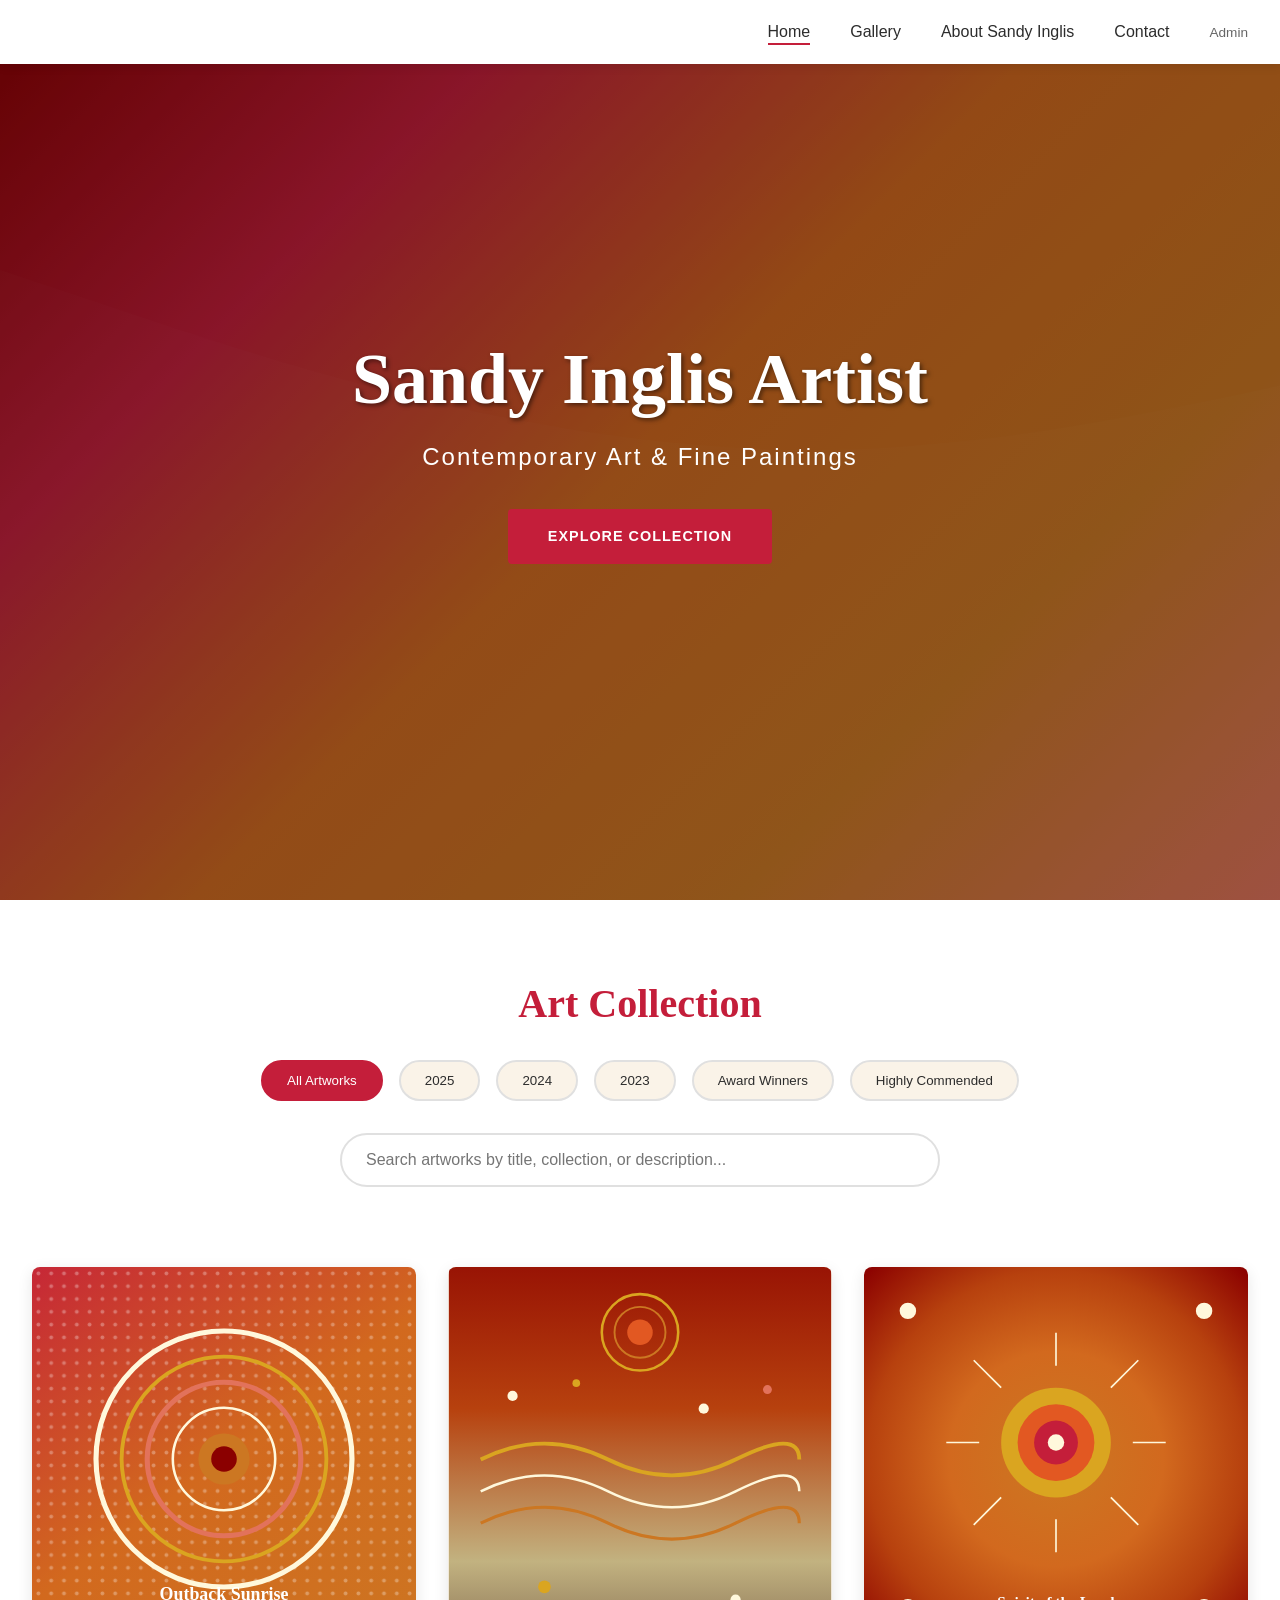
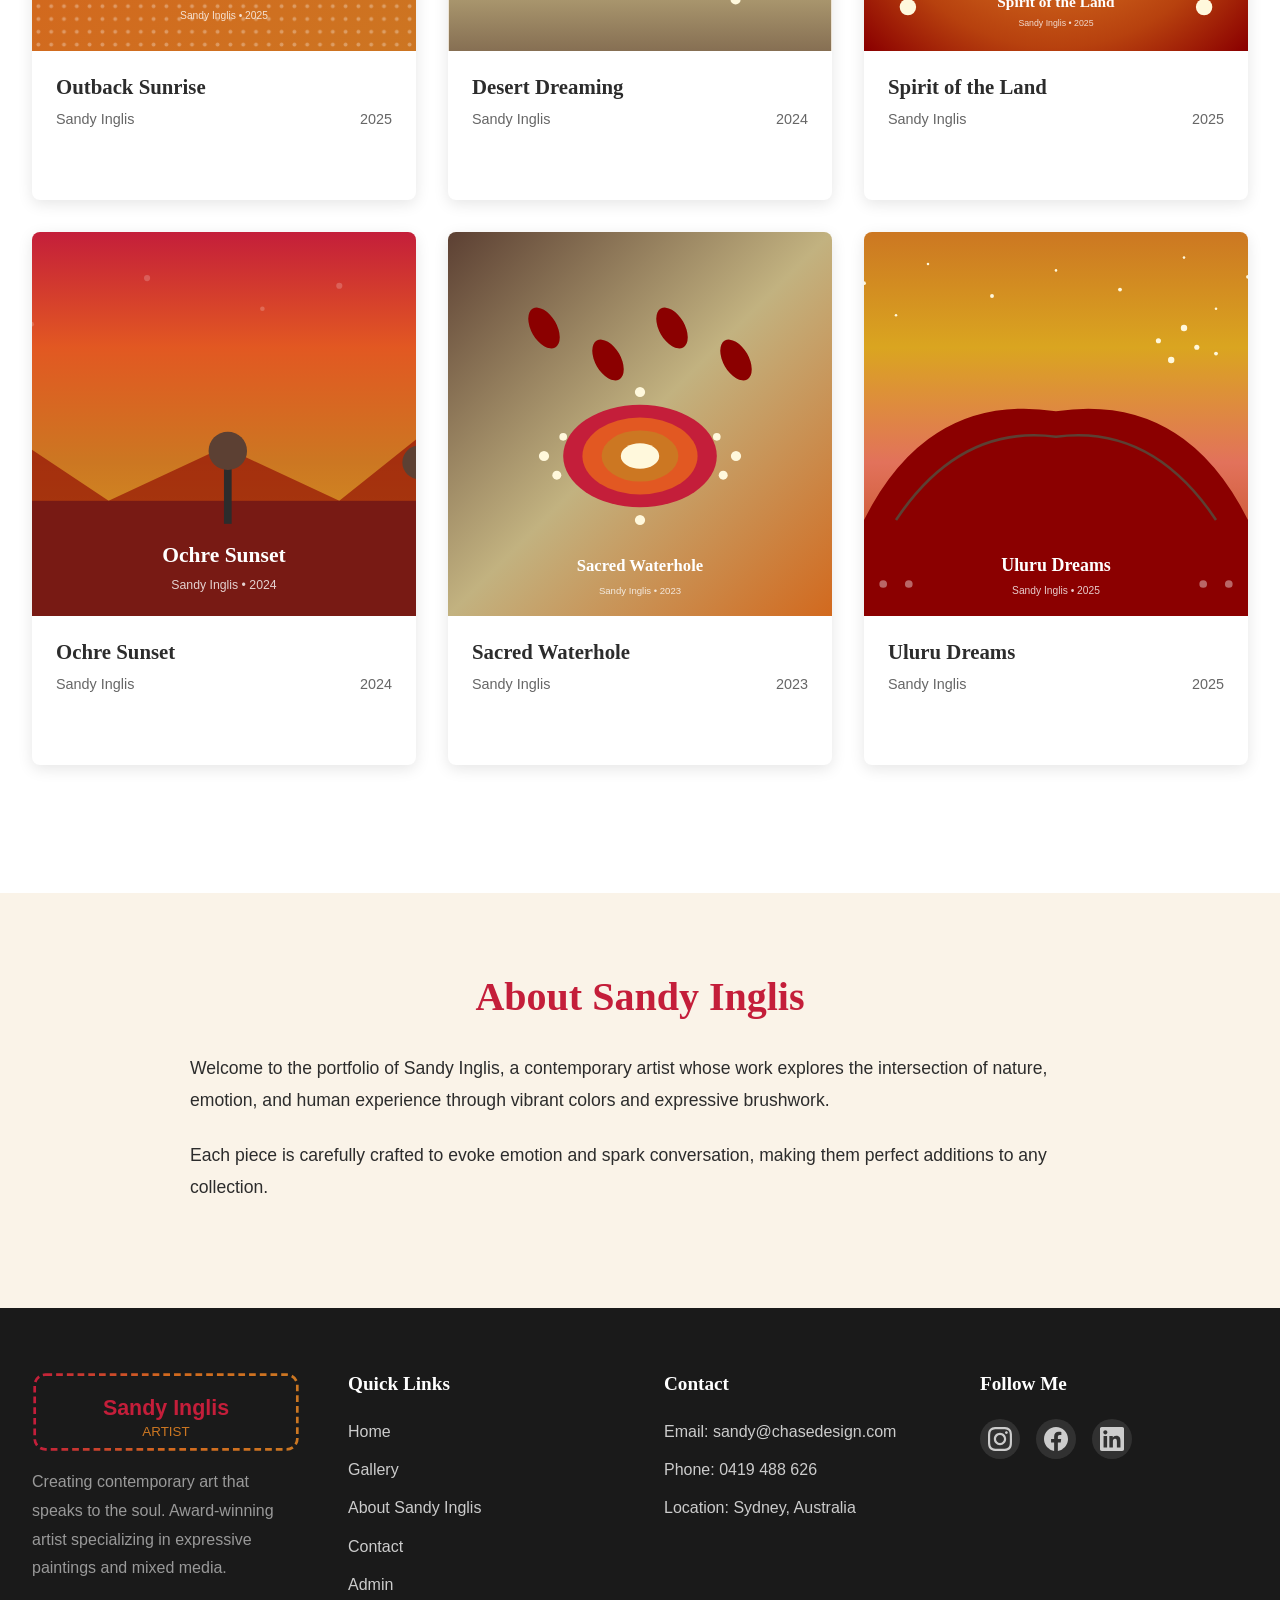
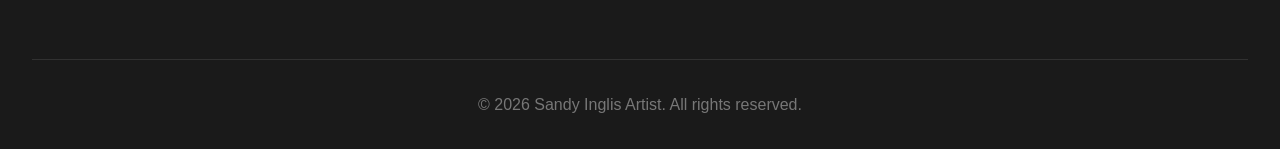
==== index.html @ 03465806 "Add Contact page with enquiry form and artwork availability/commission options" ====
<!DOCTYPE html>
<html lang="en">
<head>
    <meta charset="UTF-8">
    <meta name="viewport" content="width=device-width, initial-scale=1.0">
    <title>Sandy Inglis Artist - Contemporary Art Portfolio</title>
    <meta name="description" content="Explore the contemporary art portfolio of Sandy Inglis featuring award-winning paintings and artworks.">
    <link rel="stylesheet" href="css/styles.css">
</head>
<body>
    <!-- Header Navigation -->
    <header class="header">
        <nav class="nav-container">
            <div class="logo">
                <a href="index.html">
                    <img src="images/logo-placeholder.svg" alt="Sandy Inglis Artist" class="logo-image">
                </a>
            </div>
            <ul class="nav-menu">
                <li><a href="index.html" class="active">Home</a></li>
                <li><a href="#gallery">Gallery</a></li>
                <li><a href="about.html">About Sandy Inglis</a></li>
                <li><a href="contact.html">Contact</a></li>
                <li><a href="admin.html" class="admin-link">Admin</a></li>
            </ul>
            <div class="hamburger">
                <span></span>
                <span></span>
                <span></span>
            </div>
        </nav>
    </header>

    <!-- Hero Banner -->
    <section class="hero">
        <div class="hero-overlay"></div>
        <div class="hero-content">
            <h1>Sandy Inglis Artist</h1>
            <p class="hero-subtitle">Contemporary Art & Fine Paintings</p>
            <a href="#gallery" class="btn btn-primary">Explore Collection</a>
        </div>
    </section>

    <!-- Filter Section -->
    <section class="filter-section" id="gallery">
        <div class="container">
            <h2>Art Collection</h2>
            <div class="filter-controls">
                <button class="filter-btn active" data-filter="all">All Artworks</button>
                <button class="filter-btn" data-filter="2025">2025</button>
                <button class="filter-btn" data-filter="2024">2024</button>
                <button class="filter-btn" data-filter="2023">2023</button>
                <button class="filter-btn" data-filter="award-winner">Award Winners</button>
                <button class="filter-btn" data-filter="highly-commended">Highly Commended</button>
            </div>
            <div class="search-bar">
                <input type="text" id="searchInput" placeholder="Search artworks by title, collection, or description...">
            </div>
        </div>
    </section>

    <!-- Gallery Grid -->
    <section class="gallery-section">
        <div class="container">
            <div class="gallery-grid" id="galleryGrid">
                <!-- Gallery items will be dynamically loaded here -->
            </div>
            <div class="no-results" id="noResults" style="display: none;">
                <p>No artworks found matching your criteria.</p>
            </div>
        </div>
    </section>

    <!-- About Section -->
    <section class="about-section" id="about">
        <div class="container">
            <h2>About Sandy Inglis</h2>
            <div class="about-content">
                <div class="about-text">
                    <p>Welcome to the portfolio of Sandy Inglis, a contemporary artist whose work explores the intersection of nature, emotion, and human experience through vibrant colors and expressive brushwork.</p>
                    <p>Each piece is carefully crafted to evoke emotion and spark conversation, making them perfect additions to any collection.</p>
                </div>
            </div>
        </div>
    </section>

    <!-- Modal for Artwork Detail View -->
    <div class="modal" id="artworkModal">
        <div class="modal-overlay"></div>
        <div class="modal-content">
            <button class="modal-close">&times;</button>
            <div class="modal-body">
                <div class="modal-image">
                    <img src="" alt="" id="modalImage">
                </div>
                <div class="modal-info">
                    <h2 id="modalTitle"></h2>
                    <div class="modal-details">
                        <p><strong>Artist:</strong> <span id="modalArtist"></span></p>
                        <p><strong>Year:</strong> <span id="modalYear"></span></p>
                        <p><strong>Collection:</strong> <span id="modalCollection"></span></p>
                        <p class="accolades" id="modalAccolades"></p>
                        <p class="description" id="modalDescription"></p>
                    </div>
                    <div class="modal-actions">
                        <a href="#" class="btn btn-primary" id="viewFullPage">View Full Details</a>
                        <a href="#contact" class="btn btn-secondary modal-enquire">Enquire About This Piece</a>
                    </div>
                </div>
            </div>
        </div>
    </div>

    <!-- Footer -->
    <footer class="footer" id="contact">
        <div class="container">
            <div class="footer-content">
                <div class="footer-column">
                    <div class="footer-logo">
                        <img src="images/logo-placeholder.svg" alt="Sandy Inglis Artist" class="footer-logo-image">
                    </div>
                    <p class="footer-tagline">Creating contemporary art that speaks to the soul. Award-winning artist specializing in expressive paintings and mixed media.</p>
                </div>
                <div class="footer-column">
                    <h3>Quick Links</h3>
                    <ul>
                        <li><a href="index.html">Home</a></li>
                        <li><a href="#gallery">Gallery</a></li>
                        <li><a href="about.html">About Sandy Inglis</a></li>
                        <li><a href="contact.html">Contact</a></li>
                        <li><a href="admin.html">Admin</a></li>
                    </ul>
                </div>
                <div class="footer-column">
                    <h3>Contact</h3>
                    <ul class="contact-info">
                        <li>Email: <a href="mailto:sandy@chasedesign.com">sandy@chasedesign.com</a></li>
                        <li>Phone: <a href="tel:+61419488626">0419 488 626</a></li>
                        <li>Location: Sydney, Australia</li>
                    </ul>
                </div>
                <div class="footer-column">
                    <h3>Follow Me</h3>
                    <div class="social-links">
                        <a href="https://www.instagram.com/sandyinglisartist/" aria-label="Instagram" target="_blank" rel="noopener noreferrer">
                            <svg width="24" height="24" viewBox="0 0 24 24" fill="currentColor">
                                <path d="M12 2.163c3.204 0 3.584.012 4.85.07 3.252.148 4.771 1.691 4.919 4.919.058 1.265.069 1.645.069 4.849 0 3.205-.012 3.584-.069 4.849-.149 3.225-1.664 4.771-4.919 4.919-1.266.058-1.644.07-4.85.07-3.204 0-3.584-.012-4.849-.07-3.26-.149-4.771-1.699-4.919-4.92-.058-1.265-.07-1.644-.07-4.849 0-3.204.013-3.583.07-4.849.149-3.227 1.664-4.771 4.919-4.919 1.266-.057 1.645-.069 4.849-.069zm0-2.163c-3.259 0-3.667.014-4.947.072-4.358.2-6.78 2.618-6.98 6.98-.059 1.281-.073 1.689-.073 4.948 0 3.259.014 3.668.072 4.948.2 4.358 2.618 6.78 6.98 6.98 1.281.058 1.689.072 4.948.072 3.259 0 3.668-.014 4.948-.072 4.354-.2 6.782-2.618 6.979-6.98.059-1.28.073-1.689.073-4.948 0-3.259-.014-3.667-.072-4.947-.196-4.354-2.617-6.78-6.979-6.98-1.281-.059-1.69-.073-4.949-.073zm0 5.838c-3.403 0-6.162 2.759-6.162 6.162s2.759 6.163 6.162 6.163 6.162-2.759 6.162-6.163c0-3.403-2.759-6.162-6.162-6.162zm0 10.162c-2.209 0-4-1.79-4-4 0-2.209 1.791-4 4-4s4 1.791 4 4c0 2.21-1.791 4-4 4zm6.406-11.845c-.796 0-1.441.645-1.441 1.44s.645 1.44 1.441 1.44c.795 0 1.439-.645 1.439-1.44s-.644-1.44-1.439-1.44z"/>
                            </svg>
                        </a>
                        <a href="https://www.facebook.com/sandra.inglis.5" aria-label="Facebook" target="_blank" rel="noopener noreferrer">
                            <svg width="24" height="24" viewBox="0 0 24 24" fill="currentColor">
                                <path d="M24 12.073c0-6.627-5.373-12-12-12s-12 5.373-12 12c0 5.99 4.388 10.954 10.125 11.854v-8.385H7.078v-3.47h3.047V9.43c0-3.007 1.792-4.669 4.533-4.669 1.312 0 2.686.235 2.686.235v2.953H15.83c-1.491 0-1.956.925-1.956 1.874v2.25h3.328l-.532 3.47h-2.796v8.385C19.612 23.027 24 18.062 24 12.073z"/>
                            </svg>
                        </a>
                        <a href="https://www.linkedin.com/in/sandy-inglis-artist/" aria-label="LinkedIn" target="_blank" rel="noopener noreferrer">
                            <svg width="24" height="24" viewBox="0 0 24 24" fill="currentColor">
                                <path d="M20.447 20.452h-3.554v-5.569c0-1.328-.027-3.037-1.852-3.037-1.853 0-2.136 1.445-2.136 2.939v5.667H9.351V9h3.414v1.561h.046c.477-.9 1.637-1.85 3.37-1.85 3.601 0 4.267 2.37 4.267 5.455v6.286zM5.337 7.433c-1.144 0-2.063-.926-2.063-2.065 0-1.138.92-2.063 2.063-2.063 1.14 0 2.064.925 2.064 2.063 0 1.139-.925 2.065-2.064 2.065zm1.782 13.019H3.555V9h3.564v11.452zM22.225 0H1.771C.792 0 0 .774 0 1.729v20.542C0 23.227.792 24 1.771 24h20.451C23.2 24 24 23.227 24 22.271V1.729C24 .774 23.2 0 22.222 0h.003z"/>
                            </svg>
                        </a>
                    </div>
                </div>
            </div>
            <div class="footer-bottom">
                <p>&copy; 2026 Sandy Inglis Artist. All rights reserved.</p>
            </div>
        </div>
    </footer>

    <script src="js/app.js"></script>
</body>
</html>
---- css/styles.css ----
/* ===================================
   CSS Variables - Color Scheme
   Aboriginal-inspired: Ochres, Oranges, Reds
   =================================== */
:root {
    /* Primary vibrant red */
    --primary-red: #C41E3A;
    --deep-red: #8B0000;
    --light-red: #E25822;
    
    /* Aboriginal ochre palette */
    --ochre-yellow: #CC7722;
    --burnt-orange: #D2691E;
    --terracotta: #E2725B;
    --rust: #B7410E;
    --sand: #C2B280;
    --earth-brown: #5C4033;
    
    /* Accent colors */
    --accent-gold: #DAA520;
    --accent-cream: #FFF8DC;
    
    /* Base colors */
    --dark-bg: #1a1a1a;
    --light-bg: #FAF3E8;
    --text-dark: #2c2c2c;
    --text-light: #666;
    --white: #ffffff;
    --border-color: #e0e0e0;
    --shadow: rgba(0, 0, 0, 0.1);
    --shadow-hover: rgba(196, 30, 58, 0.25);
}

/* ===================================
   Reset & Base Styles
   =================================== */
* {
    margin: 0;
    padding: 0;
    box-sizing: border-box;
}

body {
    font-family: -apple-system, BlinkMacSystemFont, 'SF Pro Text', 'Helvetica Neue', 'Segoe UI', Arial, sans-serif;
    color: var(--text-dark);
    line-height: 1.6;
    background-color: var(--light-bg);
    overflow-x: hidden;
}

h1, h2, h3, h4, h5, h6 {
    font-family: 'Playfair Display', serif;
    font-weight: 600;
    line-height: 1.2;
    color: var(--text-dark);
}

h1 { font-size: 3.5rem; }
h2 { font-size: 2.5rem; margin-bottom: 2rem; }
h3 { font-size: 1.5rem; }

img {
    max-width: 100%;
    height: auto;
    display: block;
}

a {
    text-decoration: none;
    color: inherit;
    transition: color 0.3s ease;
}

ul {
    list-style: none;
}

.container {
    max-width: 1400px;
    margin: 0 auto;
    padding: 0 2rem;
}

/* ===================================
   Buttons
   =================================== */
.btn {
    display: inline-block;
    padding: 1rem 2.5rem;
    border-radius: 4px;
    font-weight: 600;
    text-transform: uppercase;
    letter-spacing: 1px;
    font-size: 0.9rem;
    transition: all 0.3s ease;
    cursor: pointer;
    border: none;
}

.btn-primary {
    background-color: var(--primary-red);
    color: var(--white);
}

.btn-primary:hover {
    background-color: var(--deep-red);
    transform: translateY(-2px);
    box-shadow: 0 4px 12px var(--shadow-hover);
}

.btn-secondary {
    background-color: transparent;
    color: var(--primary-red);
    border: 2px solid var(--primary-red);
}

.btn-secondary:hover {
    background-color: var(--primary-red);
    color: var(--white);
}

/* ===================================
   Header & Navigation
   =================================== */
.header {
    position: fixed;
    top: 0;
    left: 0;
    width: 100%;
    background-color: var(--white);
    box-shadow: 0 2px 10px var(--shadow);
    z-index: 1000;
    transition: all 0.3s ease;
}

.nav-container {
    max-width: 1400px;
    margin: 0 auto;
    padding: 1.2rem 2rem;
    display: flex;
    justify-content: space-between;
    align-items: center;
}

.logo a {
    font-family: 'Playfair Display', serif;
    font-size: 1.8rem;
    font-weight: 700;
    color: var(--primary-red);
}

.nav-menu {
    display: flex;
    gap: 2.5rem;
    align-items: center;
}

.nav-menu a {
    font-weight: 500;
    color: var(--text-dark);
    position: relative;
}

.nav-menu a::after {
    content: '';
    position: absolute;
    bottom: -5px;
    left: 0;
    width: 0;
    height: 2px;
    background-color: var(--primary-red);
    transition: width 0.3s ease;
}

.nav-menu a:hover::after,
.nav-menu a.active::after {
    width: 100%;
}

.nav-menu a.admin-link {
    color: var(--text-light);
    font-size: 0.85rem;
}

.hamburger {
    display: none;
    flex-direction: column;
    gap: 5px;
    cursor: pointer;
}

.hamburger span {
    width: 25px;
    height: 3px;
    background-color: var(--primary-red);
    transition: all 0.3s ease;
}

/* ===================================
   Hero Section
   =================================== */
.hero {
    position: relative;
    height: 100vh;
    display: flex;
    align-items: center;
    justify-content: center;
    text-align: center;
    background: linear-gradient(135deg, var(--deep-red) 0%, var(--primary-red) 25%, var(--burnt-orange) 50%, var(--ochre-yellow) 75%, var(--terracotta) 100%);
    background-size: cover;
    background-position: center;
    overflow: hidden;
}

.hero::before {
    content: '';
    position: absolute;
    top: 0;
    left: 0;
    right: 0;
    bottom: 0;
    background: url('data:image/svg+xml,<svg xmlns="http://www.w3.org/2000/svg" viewBox="0 0 1440 320"><path fill="rgba(255,255,255,0.03)" d="M0,96L48,112C96,128,192,160,288,160C384,160,480,128,576,112C672,96,768,96,864,112C960,128,1056,160,1152,160C1248,160,1344,128,1392,112L1440,96L1440,320L1392,320C1344,320,1248,320,1152,320C1056,320,960,320,864,320C768,320,672,320,576,320C480,320,384,320,288,320C192,320,96,320,48,320L0,320Z"></path></svg>') repeat-x;
    background-size: cover;
    opacity: 0.5;
}

.hero-overlay {
    position: absolute;
    top: 0;
    left: 0;
    width: 100%;
    height: 100%;
    background: rgba(0, 0, 0, 0.3);
}

.hero-content {
    position: relative;
    z-index: 10;
    color: var(--white);
    max-width: 800px;
    padding: 0 2rem;
}

.hero-content h1 {
    color: var(--white);
    font-size: 4.5rem;
    margin-bottom: 1rem;
    text-shadow: 2px 2px 4px rgba(0, 0, 0, 0.5);
}

.hero-subtitle {
    font-size: 1.5rem;
    margin-bottom: 2rem;
    font-weight: 300;
    letter-spacing: 2px;
}

/* ===================================
   Filter Section
   =================================== */
.filter-section {
    padding: 5rem 0 2rem;
    background-color: var(--white);
}

.filter-section h2 {
    text-align: center;
    color: var(--primary-red);
}

.filter-controls {
    display: flex;
    justify-content: center;
    flex-wrap: wrap;
    gap: 1rem;
    margin-bottom: 2rem;
}

.filter-btn {
    padding: 0.7rem 1.5rem;
    background-color: var(--light-bg);
    border: 2px solid var(--border-color);
    border-radius: 25px;
    cursor: pointer;
    font-weight: 500;
    transition: all 0.3s ease;
    color: var(--text-dark);
}

.filter-btn:hover,
.filter-btn.active {
    background-color: var(--primary-red);
    color: var(--white);
    border-color: var(--primary-red);
}

.search-bar {
    max-width: 600px;
    margin: 0 auto;
}

.search-bar input {
    width: 100%;
    padding: 1rem 1.5rem;
    border: 2px solid var(--border-color);
    border-radius: 50px;
    font-size: 1rem;
    transition: border-color 0.3s ease;
}

.search-bar input:focus {
    outline: none;
    border-color: var(--primary-red);
}

/* ===================================
   Gallery Section
   =================================== */
.gallery-section {
    padding: 3rem 0 5rem;
    background-color: var(--white);
}

.gallery-grid {
    display: grid;
    grid-template-columns: repeat(auto-fill, minmax(320px, 1fr));
    gap: 2rem;
    margin-bottom: 3rem;
}

.gallery-item {
    position: relative;
    background-color: var(--white);
    border-radius: 8px;
    overflow: hidden;
    box-shadow: 0 4px 15px var(--shadow);
    transition: all 0.4s ease;
    cursor: pointer;
    opacity: 1;
    transform: scale(1);
}

.gallery-item.hidden {
    display: none;
}

.gallery-item:hover {
    transform: translateY(-8px);
    box-shadow: 0 8px 25px var(--shadow-hover);
}

.gallery-image {
    width: 100%;
    aspect-ratio: 1 / 1;
    overflow: hidden;
    background-color: var(--light-bg);
}

.gallery-image img {
    width: 100%;
    height: 100%;
    object-fit: cover;
    transition: transform 0.4s ease;
}

.gallery-item:hover .gallery-image img {
    transform: scale(1.1);
}

.gallery-info {
    padding: 1.5rem;
}

.gallery-info h3 {
    font-size: 1.3rem;
    margin-bottom: 0.5rem;
    color: var(--text-dark);
}

.gallery-meta {
    display: flex;
    justify-content: space-between;
    margin-bottom: 0.5rem;
    font-size: 0.9rem;
    color: var(--text-light);
}

.accolade-badge {
    display: inline-block;
    padding: 0.3rem 0.8rem;
    background-color: var(--accent-red);
    color: var(--white);
    border-radius: 15px;
    font-size: 0.75rem;
    font-weight: 600;
    margin-top: 0.5rem;
}

.no-results {
    text-align: center;
    padding: 4rem 2rem;
    color: var(--text-light);
    font-size: 1.2rem;
}

/* ===================================
   About Section
   =================================== */
.about-section {
    padding: 5rem 0;
    background-color: var(--light-bg);
}

.about-section h2 {
    text-align: center;
    color: var(--primary-red);
}

.about-content {
    max-width: 900px;
    margin: 0 auto;
}

.about-text p {
    font-size: 1.1rem;
    line-height: 1.8;
    margin-bottom: 1.5rem;
    color: var(--text-dark);
}

/* ===================================
   Modal
   =================================== */
.modal {
    display: none;
    position: fixed;
    top: 0;
    left: 0;
    width: 100%;
    height: 100%;
    z-index: 2000;
    align-items: center;
    justify-content: center;
}

.modal.active {
    display: flex;
}

.modal-overlay {
    position: absolute;
    top: 0;
    left: 0;
    width: 100%;
    height: 100%;
    background-color: rgba(0, 0, 0, 0.85);
    backdrop-filter: blur(5px);
}

.modal-content {
    position: relative;
    background-color: var(--white);
    max-width: 1200px;
    width: 90%;
    max-height: 90vh;
    overflow-y: auto;
    border-radius: 12px;
    z-index: 2001;
}

.modal-close {
    position: absolute;
    top: 1rem;
    right: 1rem;
    background: var(--primary-red);
    color: var(--white);
    border: none;
    width: 40px;
    height: 40px;
    border-radius: 50%;
    font-size: 1.5rem;
    cursor: pointer;
    display: flex;
    align-items: center;
    justify-content: center;
    z-index: 2002;
    transition: background-color 0.3s ease;
}

.modal-close:hover {
    background-color: var(--deep-red);
}

.modal-body {
    display: grid;
    grid-template-columns: 1.5fr 1fr;
    gap: 2rem;
}

.modal-image {
    background-color: var(--light-bg);
    display: flex;
    align-items: center;
    justify-content: center;
    padding: 2rem;
}

.modal-image img {
    max-width: 100%;
    max-height: 70vh;
    object-fit: contain;
}

.modal-info {
    padding: 2rem 2rem 2rem 0;
}

.modal-info h2 {
    font-size: 2rem;
    margin-bottom: 1.5rem;
    color: var(--primary-red);
}

.modal-details p {
    margin-bottom: 1rem;
    font-size: 1rem;
    line-height: 1.8;
}

.modal-details .accolades {
    color: var(--primary-red);
    font-weight: 600;
}

.modal-details .description {
    margin-top: 1.5rem;
    padding-top: 1.5rem;
    border-top: 1px solid var(--border-color);
    font-style: italic;
    color: var(--text-light);
}

.modal-actions {
    margin-top: 2rem;
    display: flex;
    gap: 1rem;
    flex-wrap: wrap;
}

/* ===================================
   Footer
   =================================== */
.footer {
    background-color: var(--dark-bg);
    color: #ccc;
    padding: 4rem 0 2rem;
}

.footer-content {
    display: grid;
    grid-template-columns: repeat(auto-fit, minmax(250px, 1fr));
    gap: 3rem;
    margin-bottom: 3rem;
}

.footer-column h3 {
    color: var(--white);
    margin-bottom: 1.5rem;
    font-size: 1.2rem;
}

.footer-logo {
    font-family: 'Playfair Display', serif;
    font-size: 1.8rem;
    font-weight: 700;
    color: var(--accent-red);
    margin-bottom: 1rem;
}

.footer-tagline {
    line-height: 1.8;
    color: #999;
}

.footer-column ul li {
    margin-bottom: 0.8rem;
}

.footer-column a {
    color: #ccc;
    transition: color 0.3s ease;
}

.footer-column a:hover {
    color: var(--accent-red);
}

.contact-info li {
    margin-bottom: 1rem;
}

.social-links {
    display: flex;
    gap: 1rem;
}

.social-links a {
    width: 40px;
    height: 40px;
    background-color: rgba(255, 255, 255, 0.1);
    border-radius: 50%;
    display: flex;
    align-items: center;
    justify-content: center;
    transition: all 0.3s ease;
}

.social-links a:hover {
    background-color: var(--primary-red);
    transform: translateY(-3px);
}

.footer-bottom {
    text-align: center;
    padding-top: 2rem;
    border-top: 1px solid rgba(255, 255, 255, 0.1);
    color: #777;
}

/* ===================================
   Responsive Design
   =================================== */
@media (max-width: 1024px) {
    .modal-body {
        grid-template-columns: 1fr;
    }
    
    .modal-info {
        padding: 0 2rem 2rem;
    }
    
    .gallery-grid {
        grid-template-columns: repeat(auto-fill, minmax(280px, 1fr));
        gap: 1.5rem;
    }
}

@media (max-width: 768px) {
    .hamburger {
        display: flex;
    }
    
    .nav-menu {
        position: fixed;
        left: -100%;
        top: 70px;
        flex-direction: column;
        background-color: var(--white);
        width: 100%;
        text-align: center;
        transition: left 0.3s ease;
        box-shadow: 0 10px 27px var(--shadow);
        padding: 2rem 0;
        gap: 1.5rem;
    }
    
    .nav-menu.active {
        left: 0;
    }
    
    .hero-content h1 {
        font-size: 2.5rem;
    }
    
    .hero-subtitle {
        font-size: 1.1rem;
    }
    
    h2 {
        font-size: 2rem;
    }
    
    .gallery-grid {
        grid-template-columns: repeat(auto-fill, minmax(250px, 1fr));
        gap: 1rem;
    }
    
    .filter-controls {
        gap: 0.5rem;
    }
    
    .filter-btn {
        padding: 0.5rem 1rem;
        font-size: 0.85rem;
    }
    
    .footer-content {
        grid-template-columns: 1fr;
        gap: 2rem;
    }
}

@media (max-width: 480px) {
    .container {
        padding: 0 1rem;
    }
    
    .hero-content h1 {
        font-size: 2rem;
    }
    
    .gallery-grid {
        grid-template-columns: 1fr;
    }
    
    .btn {
        padding: 0.8rem 2rem;
        font-size: 0.85rem;
    }
}
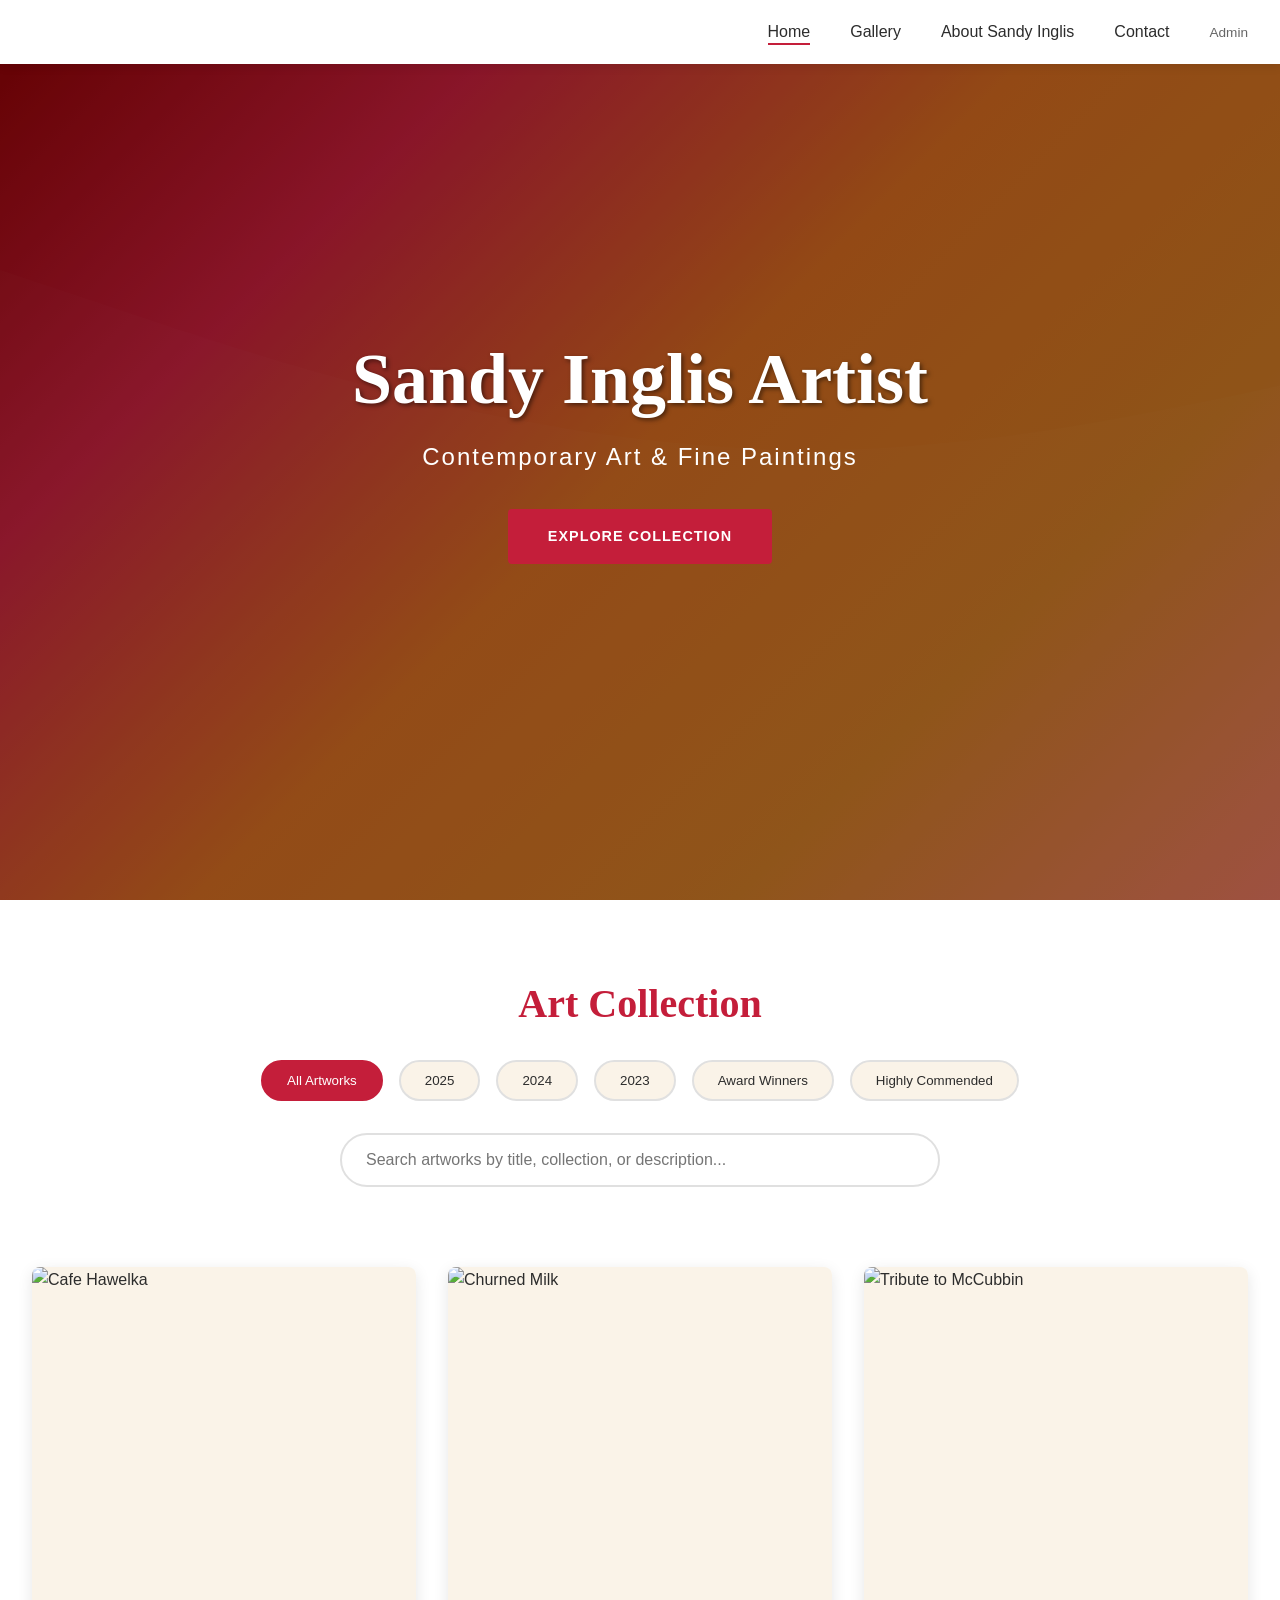
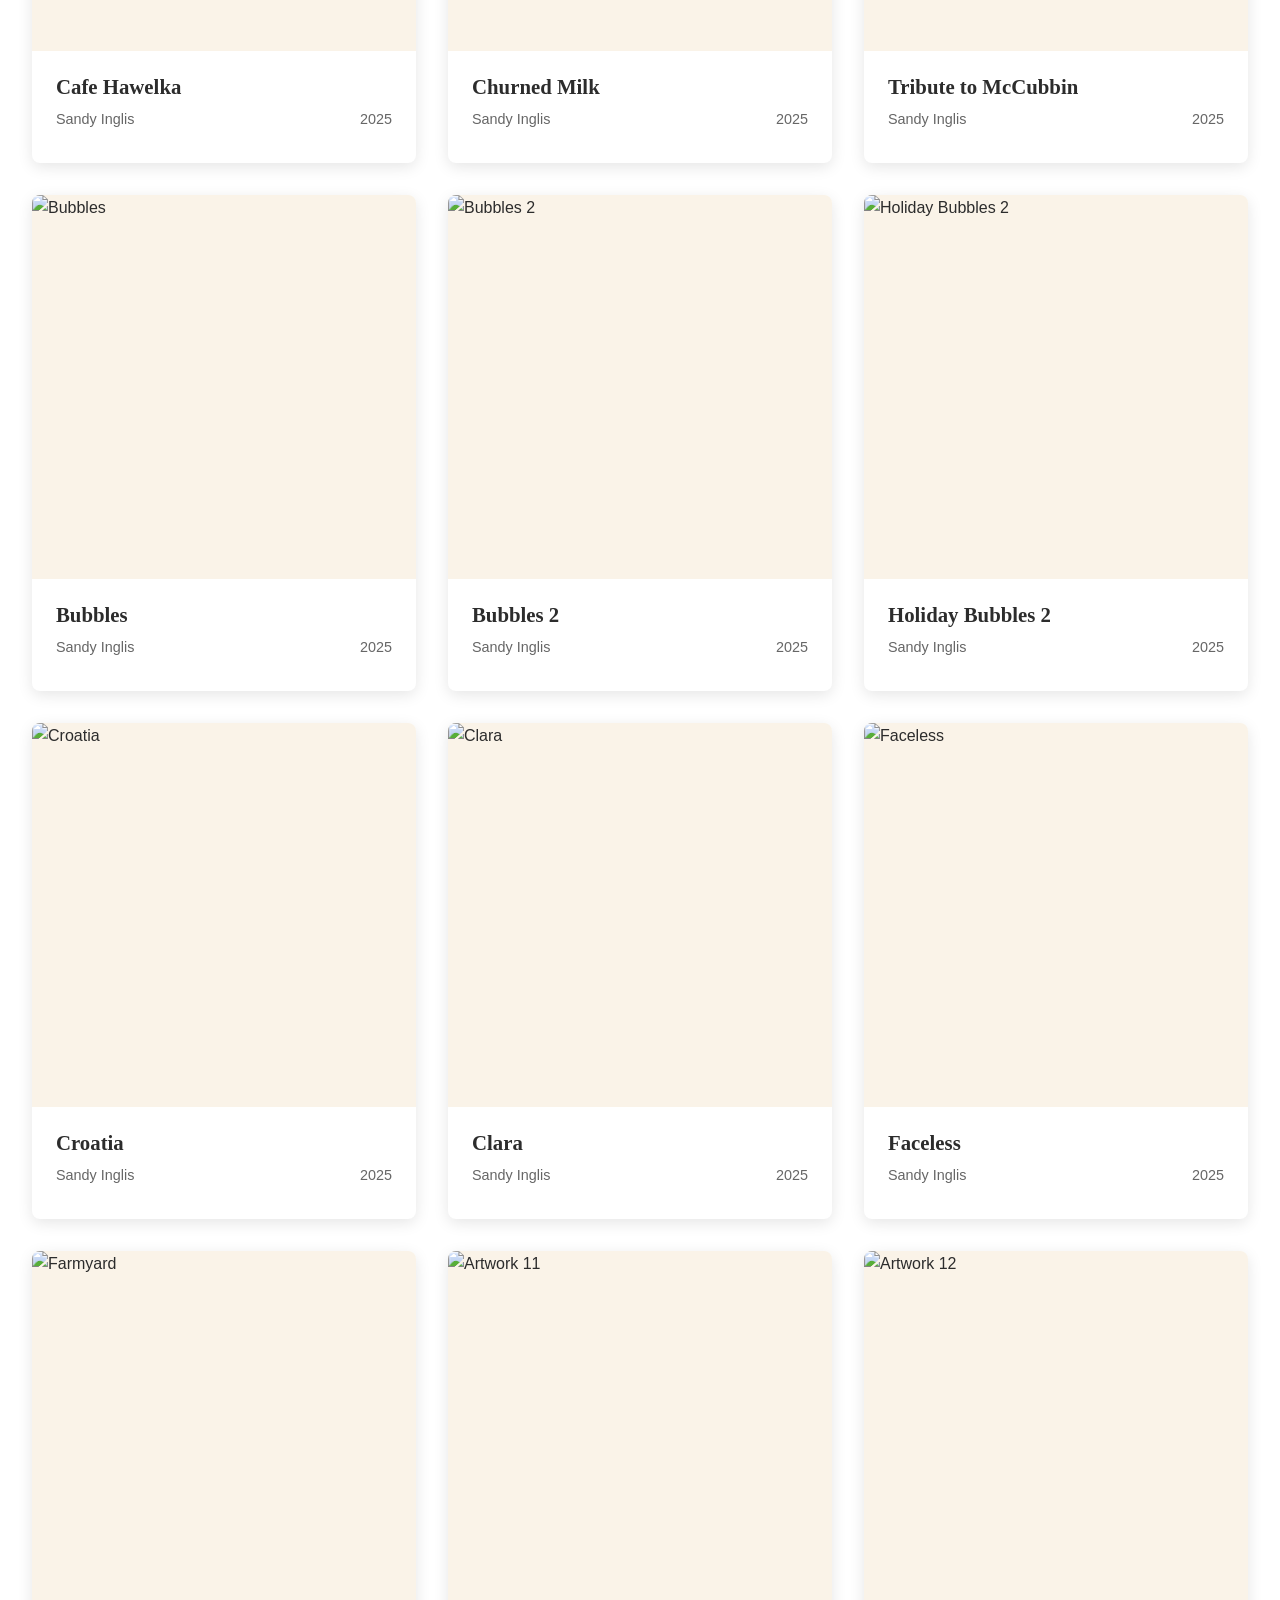
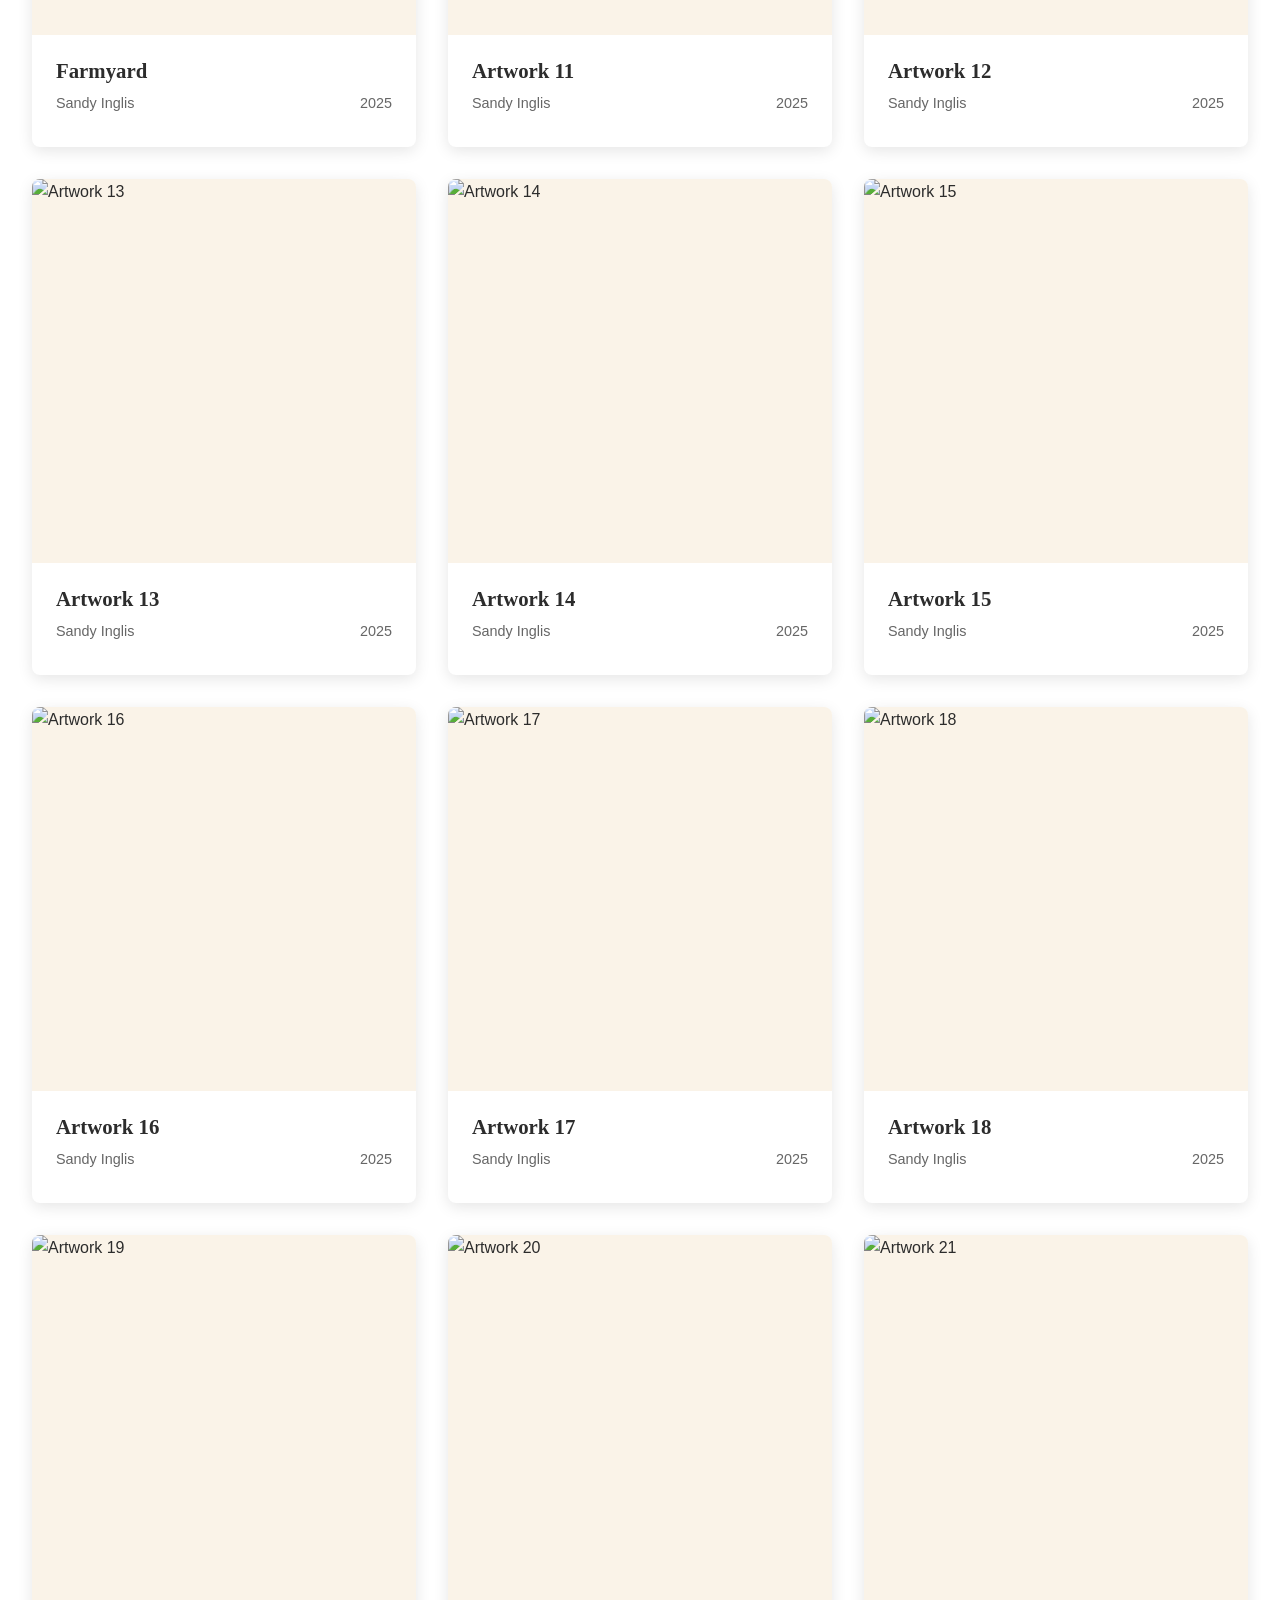
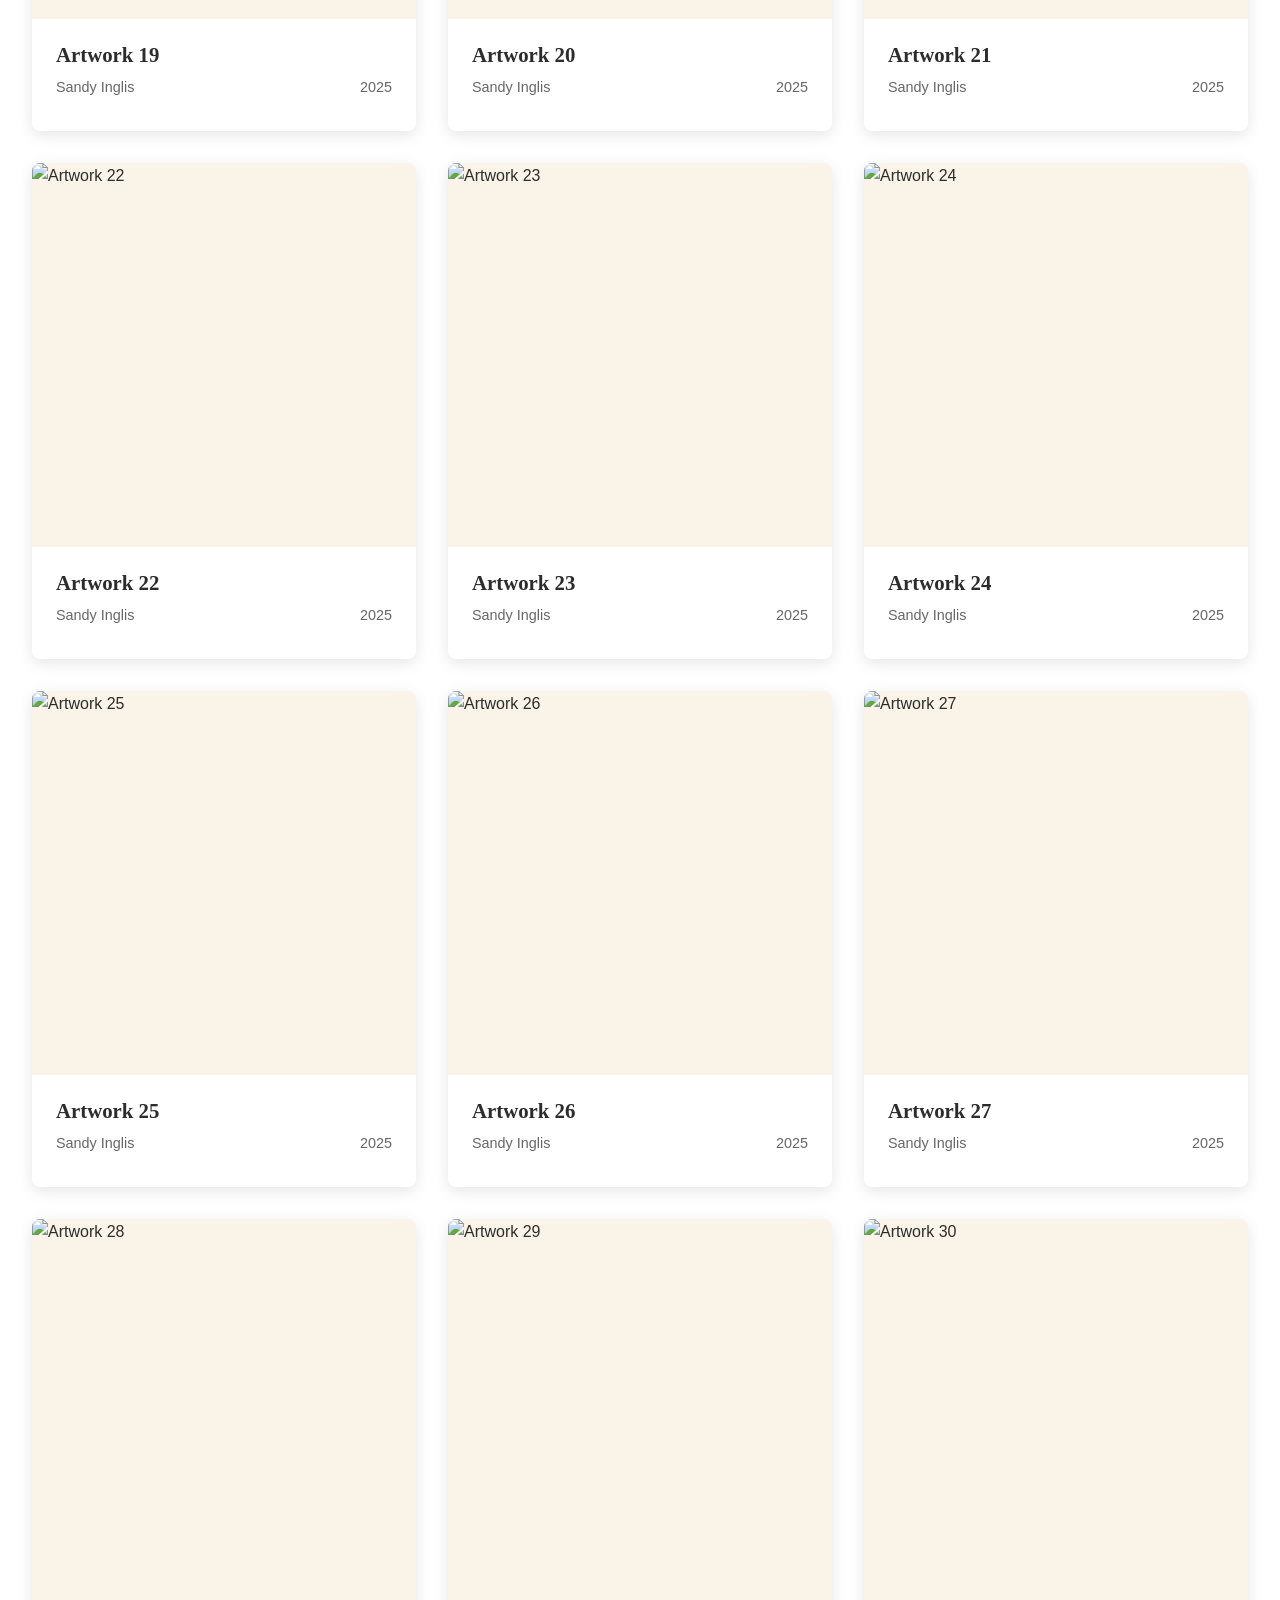
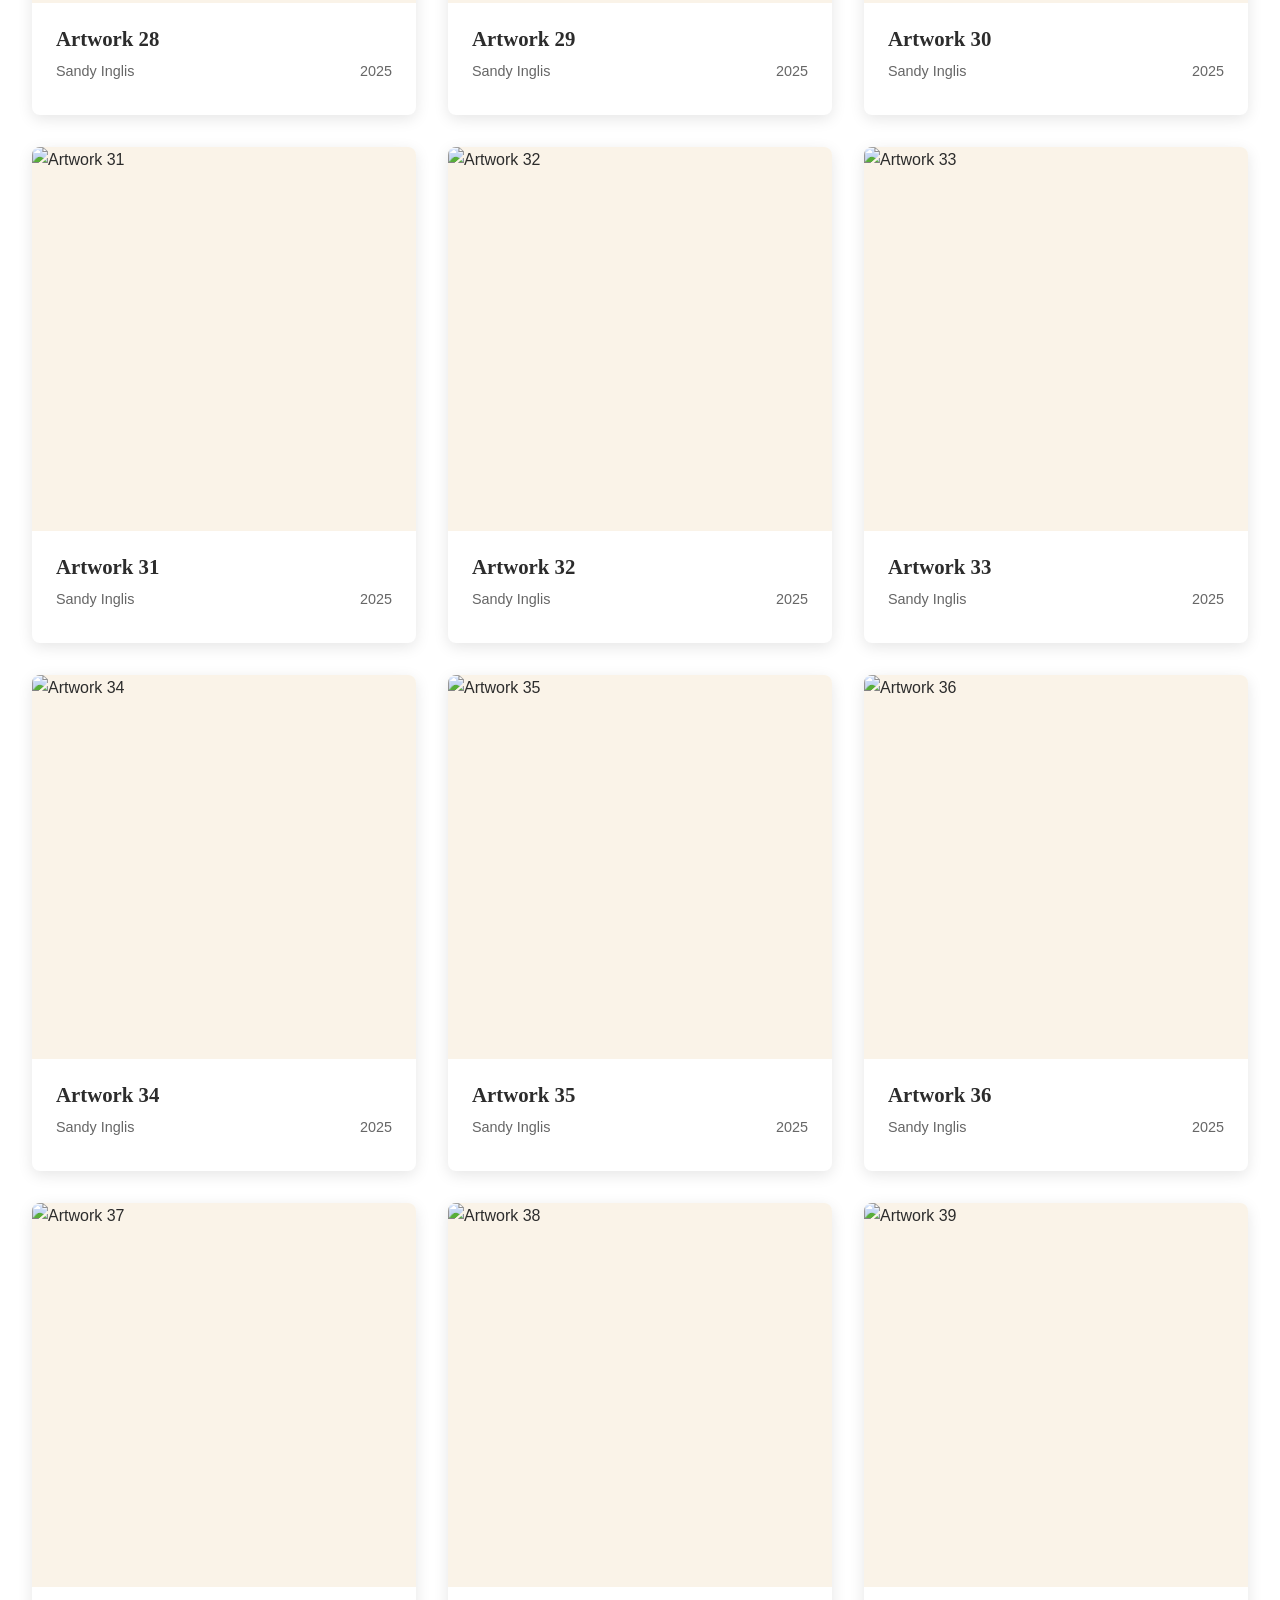
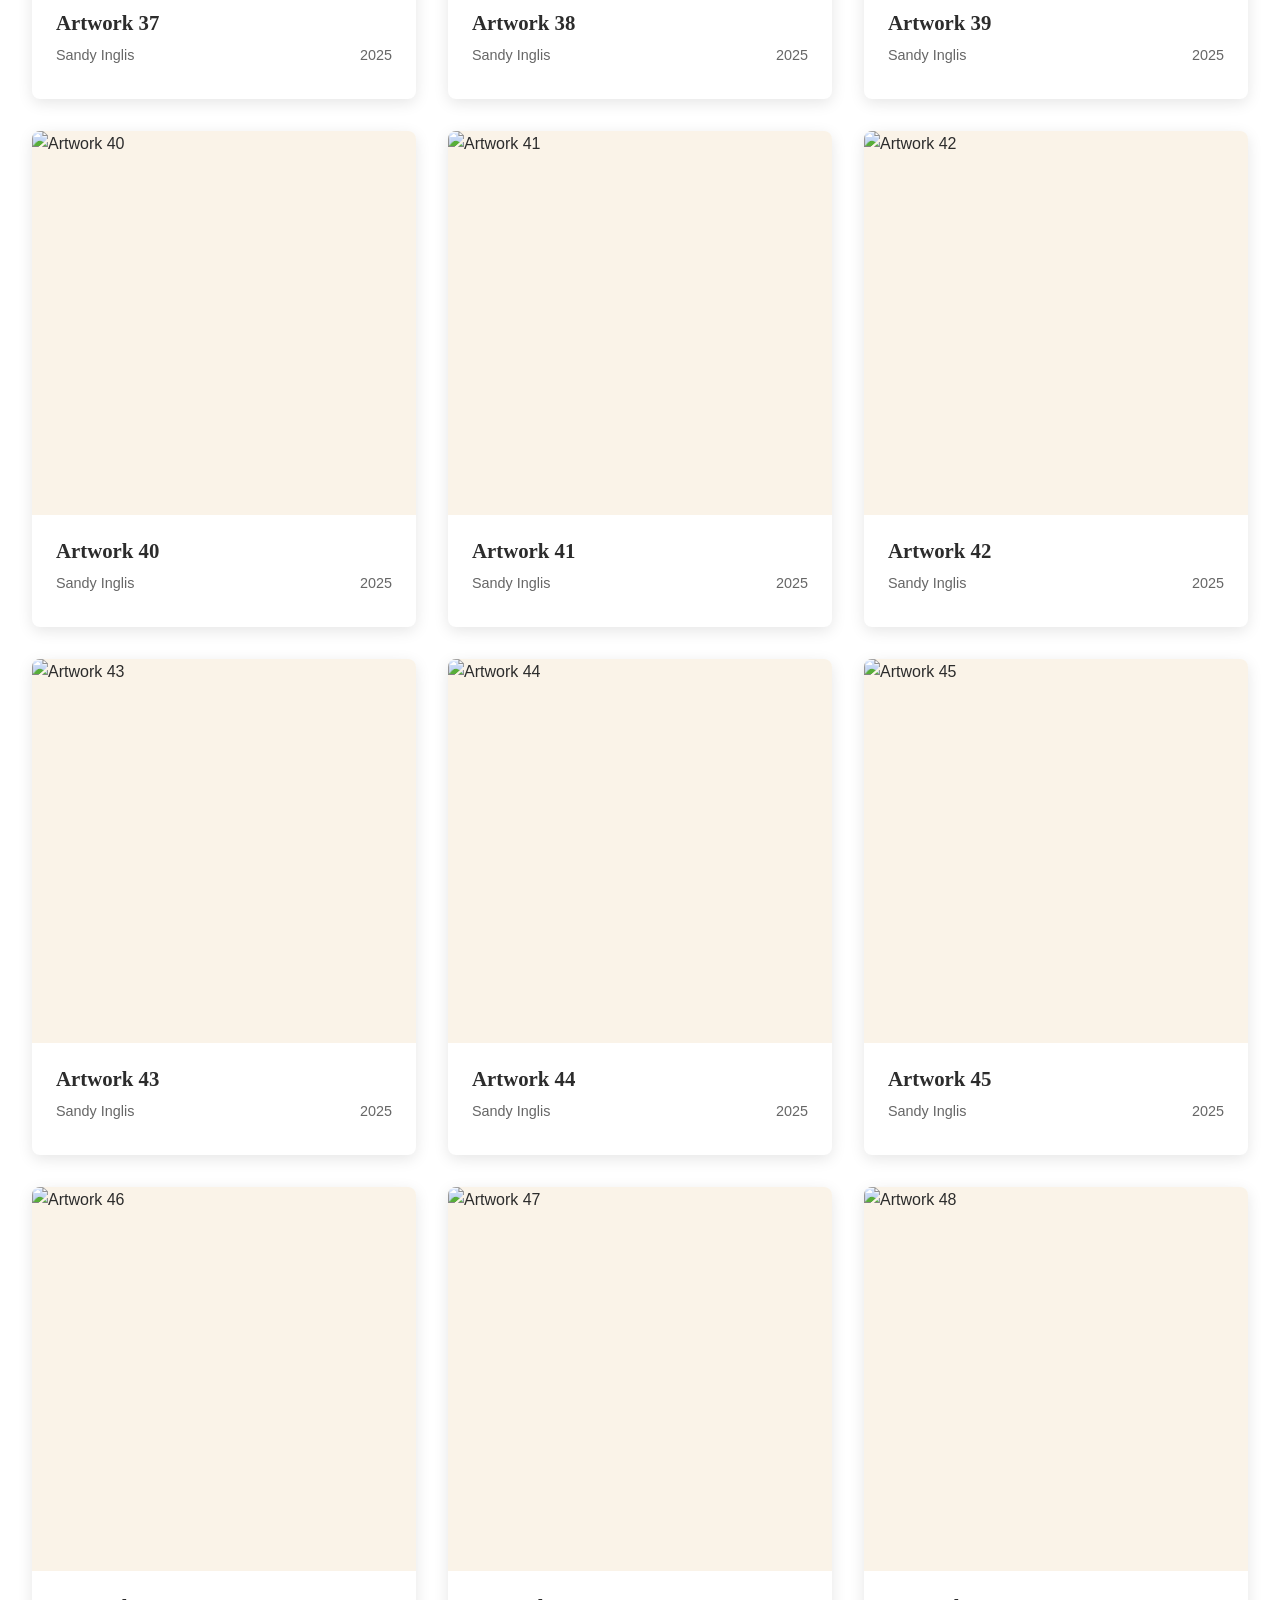
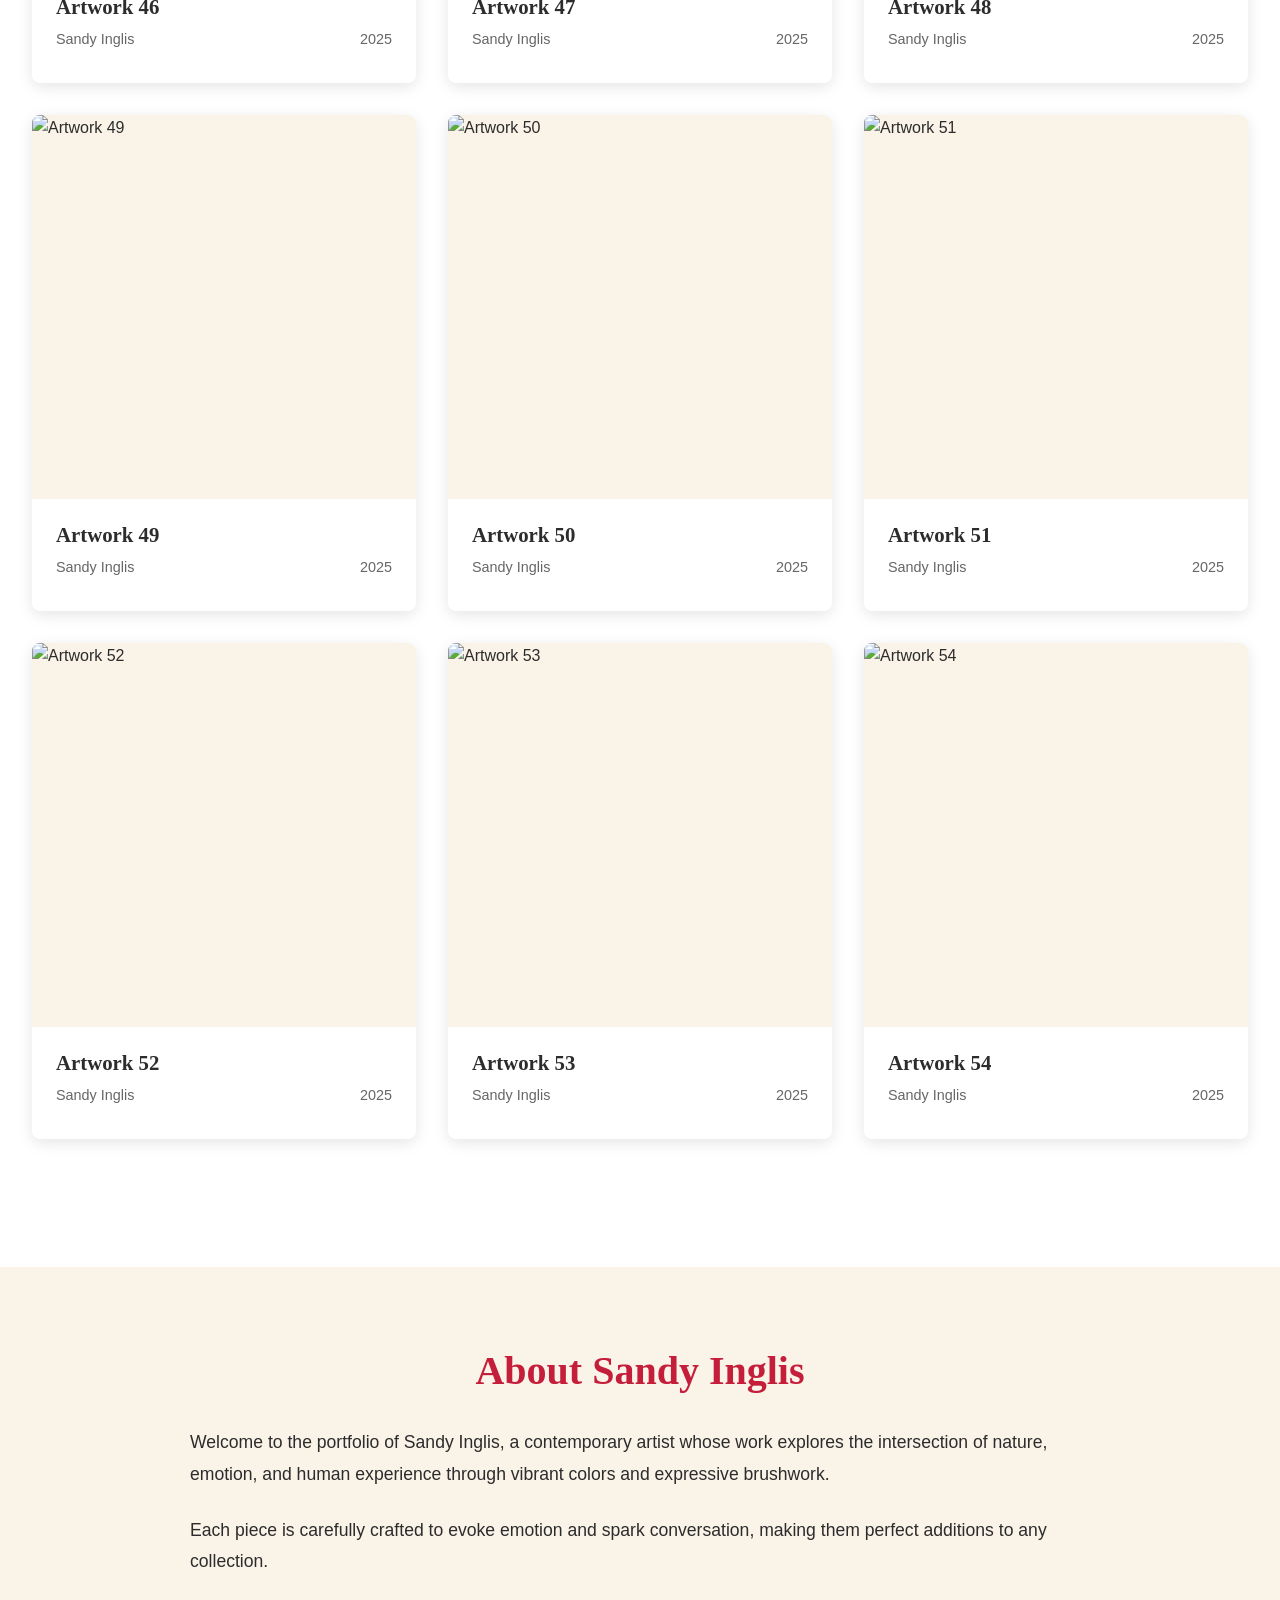
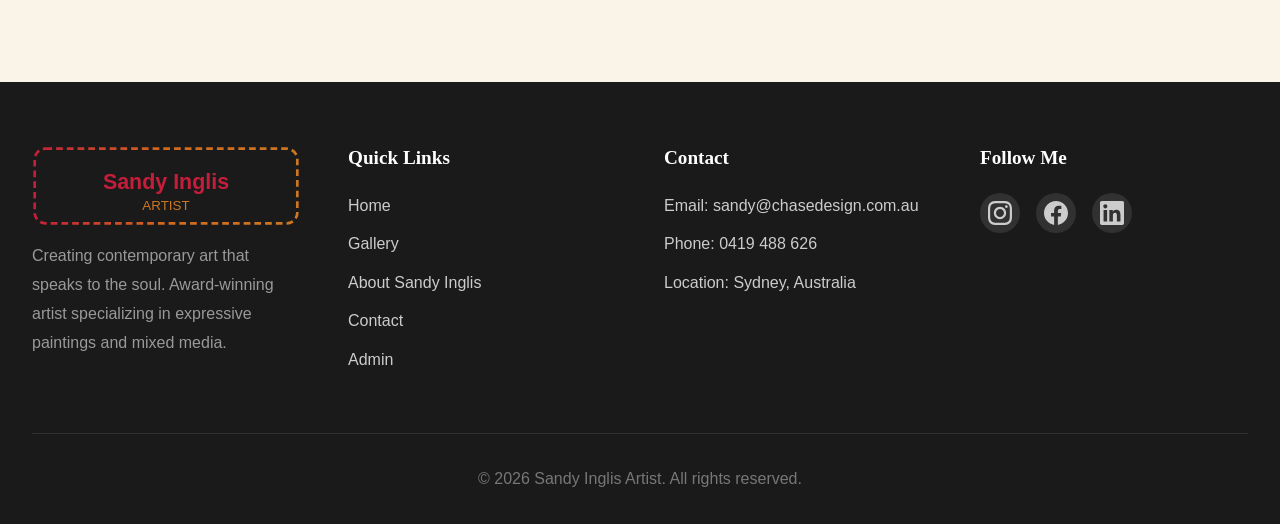
==== commit 48fbdbf7: "Remove commission section, add email enquiry with artwork details, fix all emails to .com.au" ====
--- a/index.html
+++ b/index.html
@@ -134,7 +134,7 @@
                 <div class="footer-column">
                     <h3>Contact</h3>
                     <ul class="contact-info">
-                        <li>Email: <a href="mailto:sandy@chasedesign.com">sandy@chasedesign.com</a></li>
+                        <li>Email: <a href="mailto:sandy@chasedesign.com.au">sandy@chasedesign.com.au</a></li>
                         <li>Phone: <a href="tel:+61419488626">0419 488 626</a></li>
                         <li>Location: Sydney, Australia</li>
                     </ul>
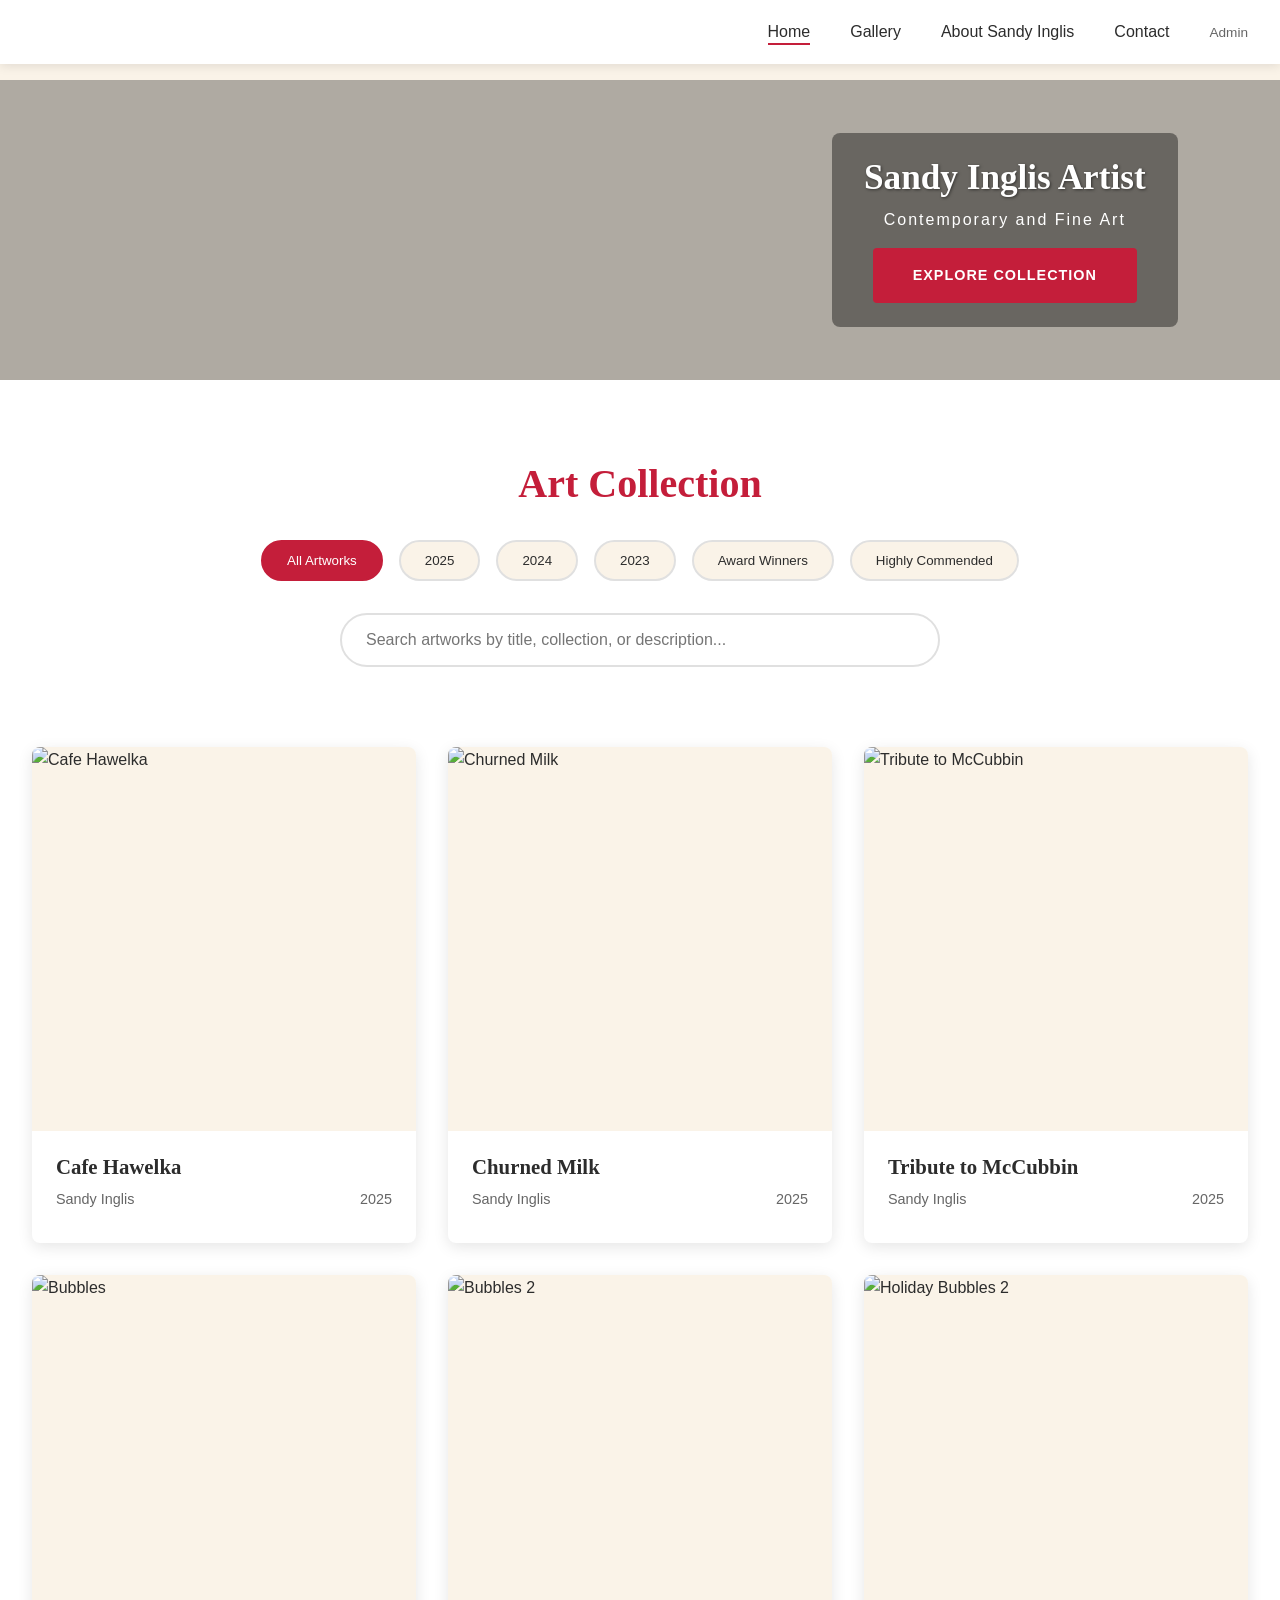
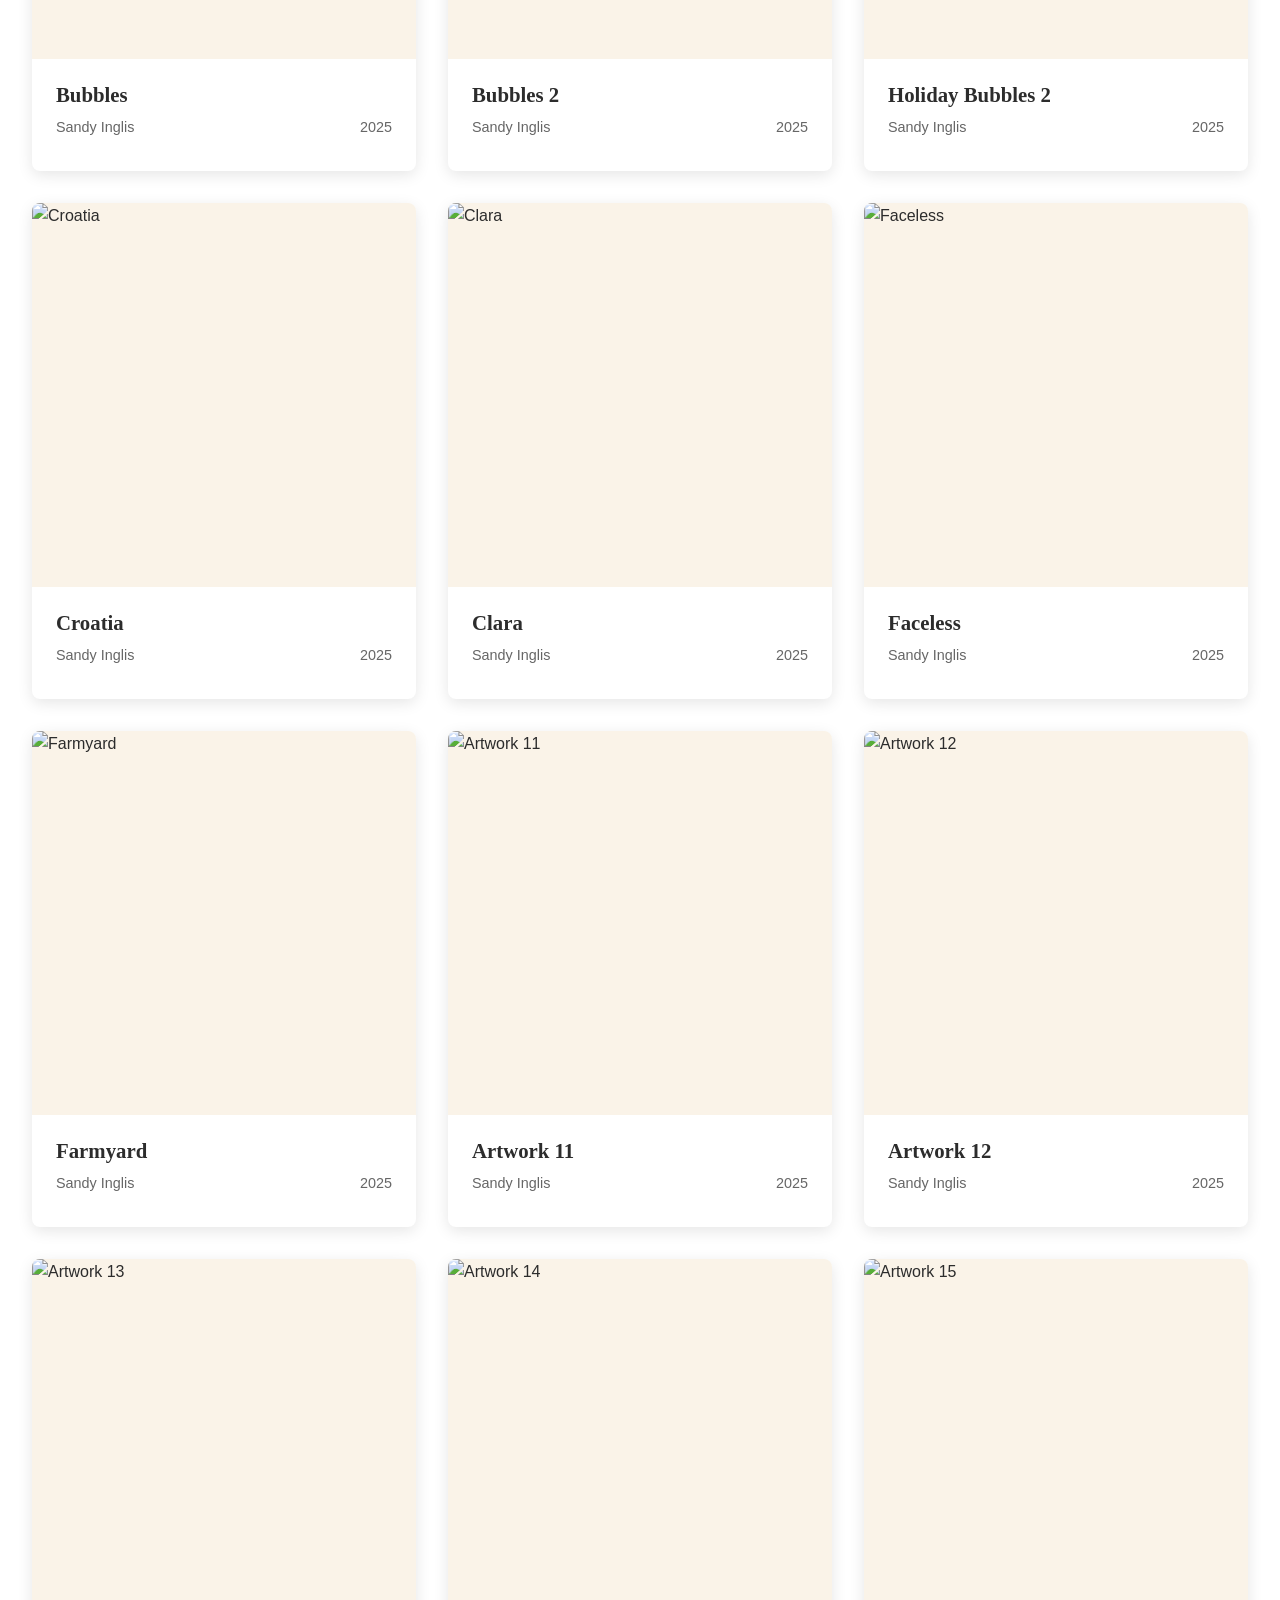
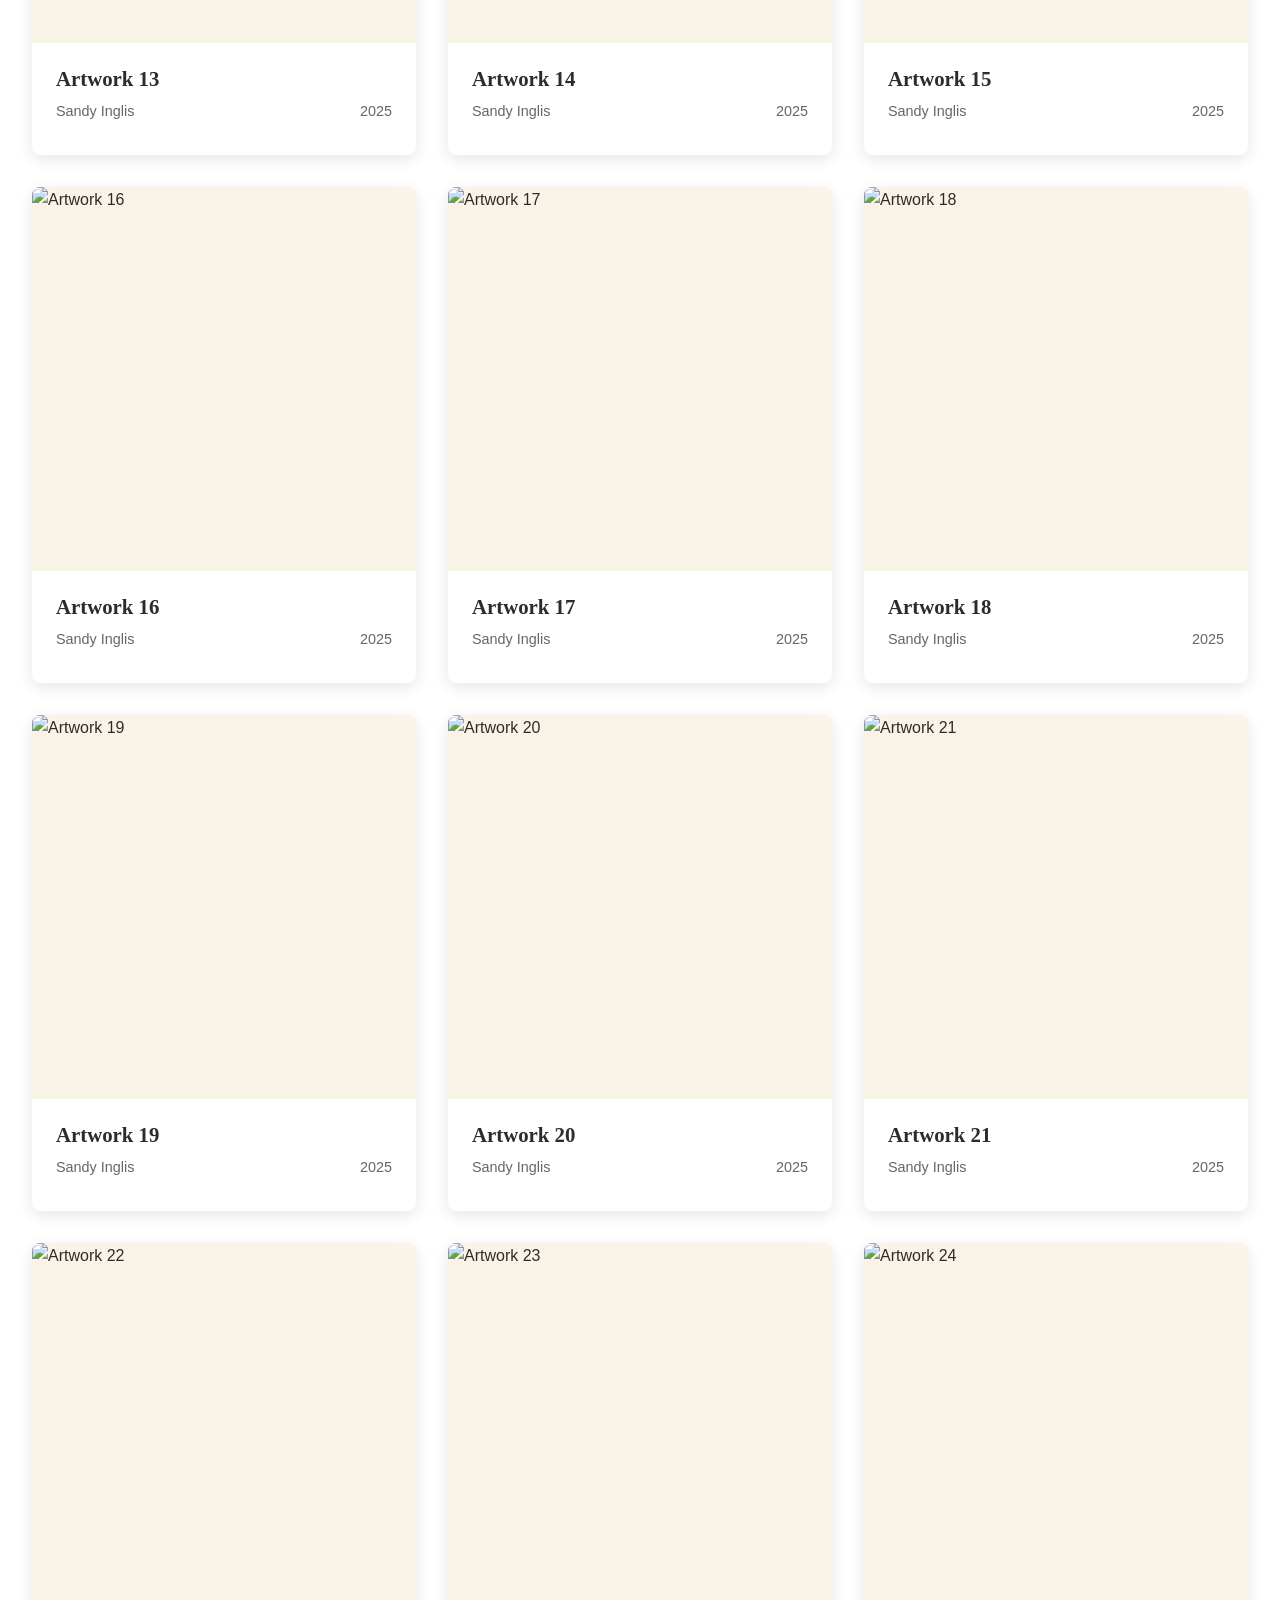
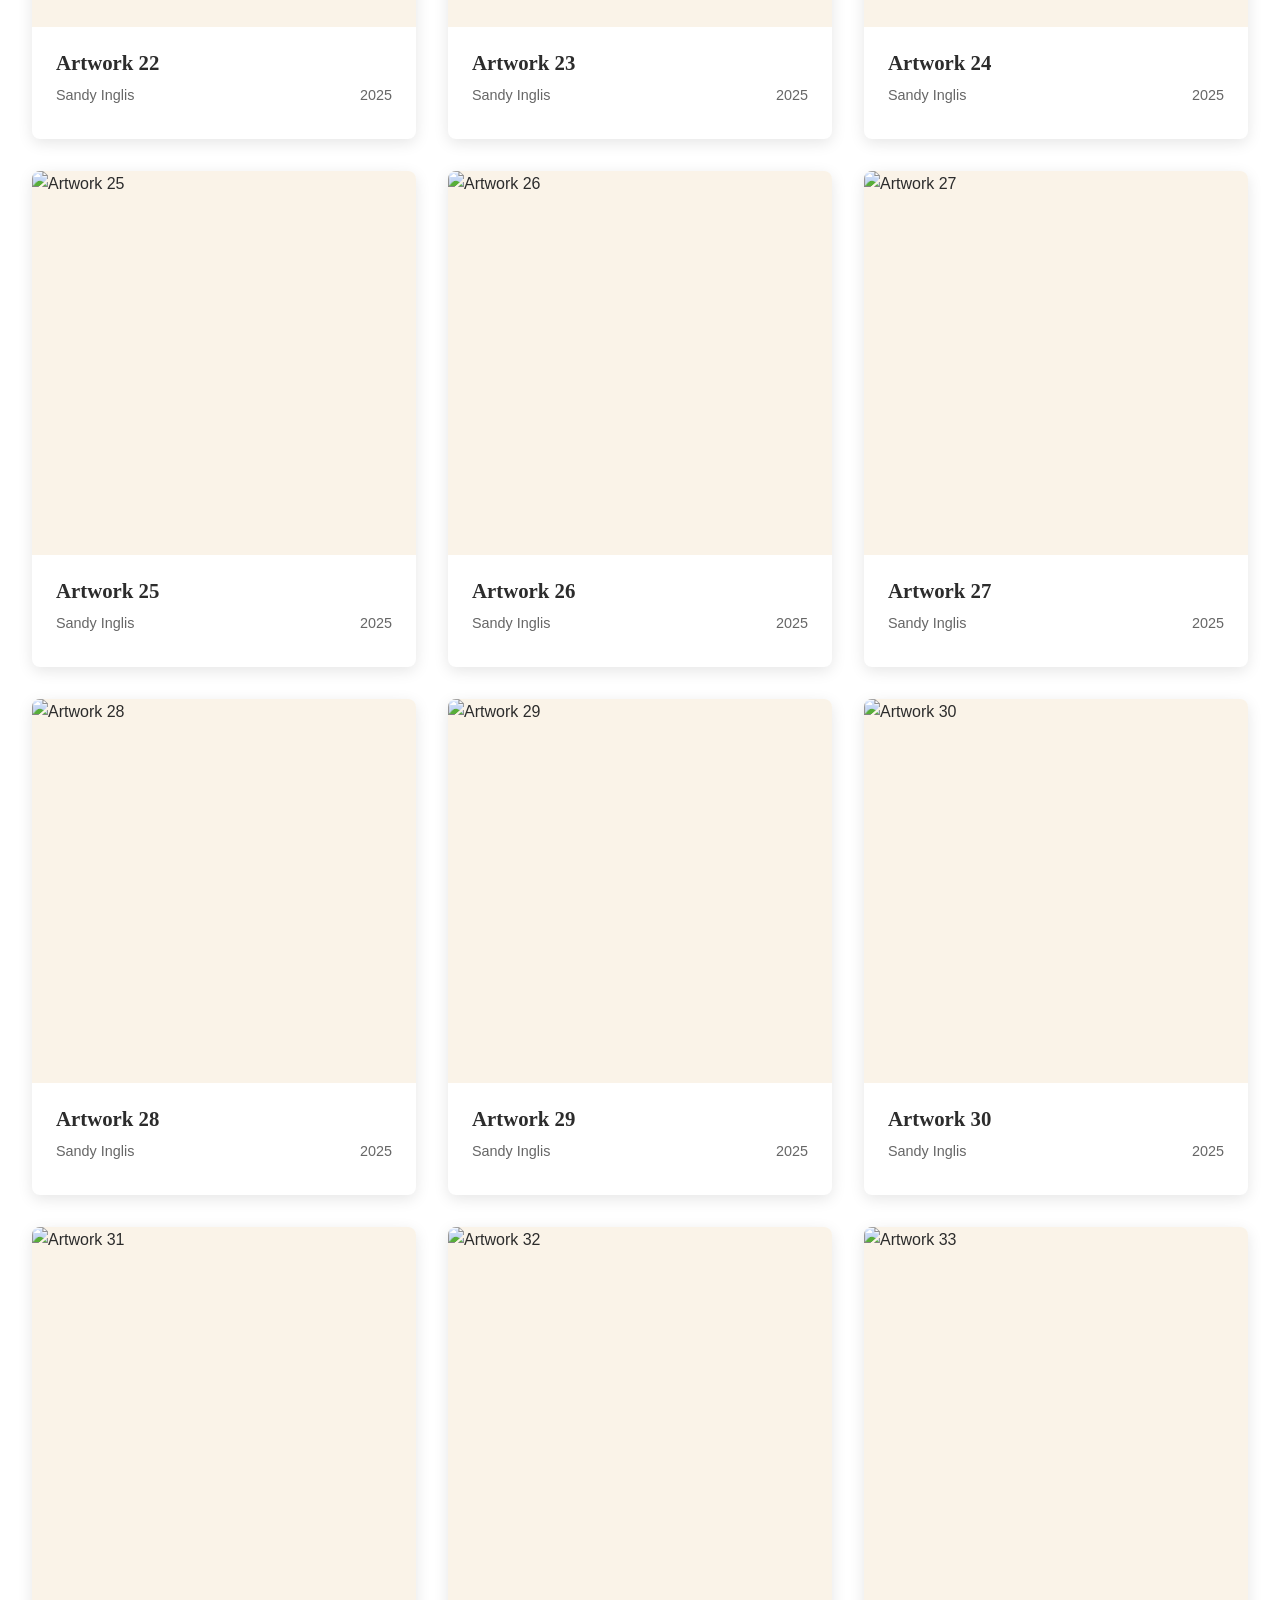
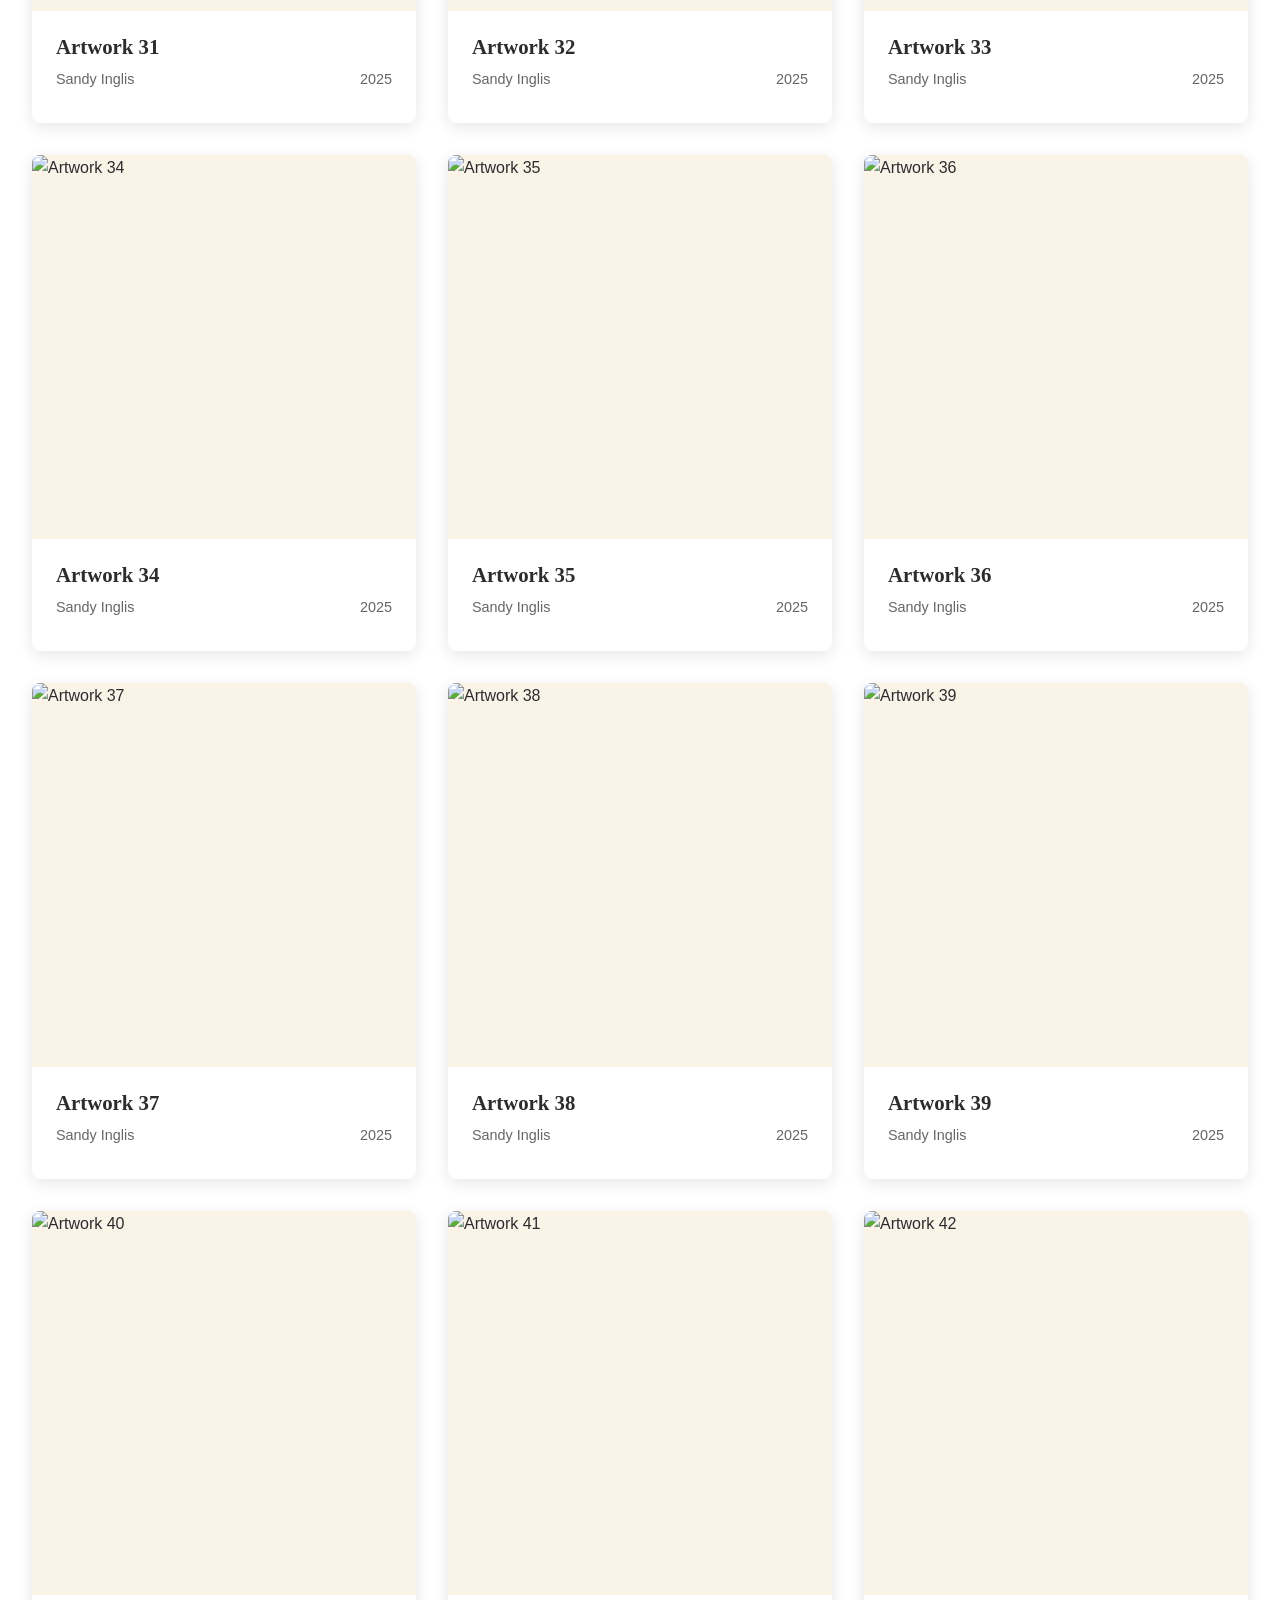
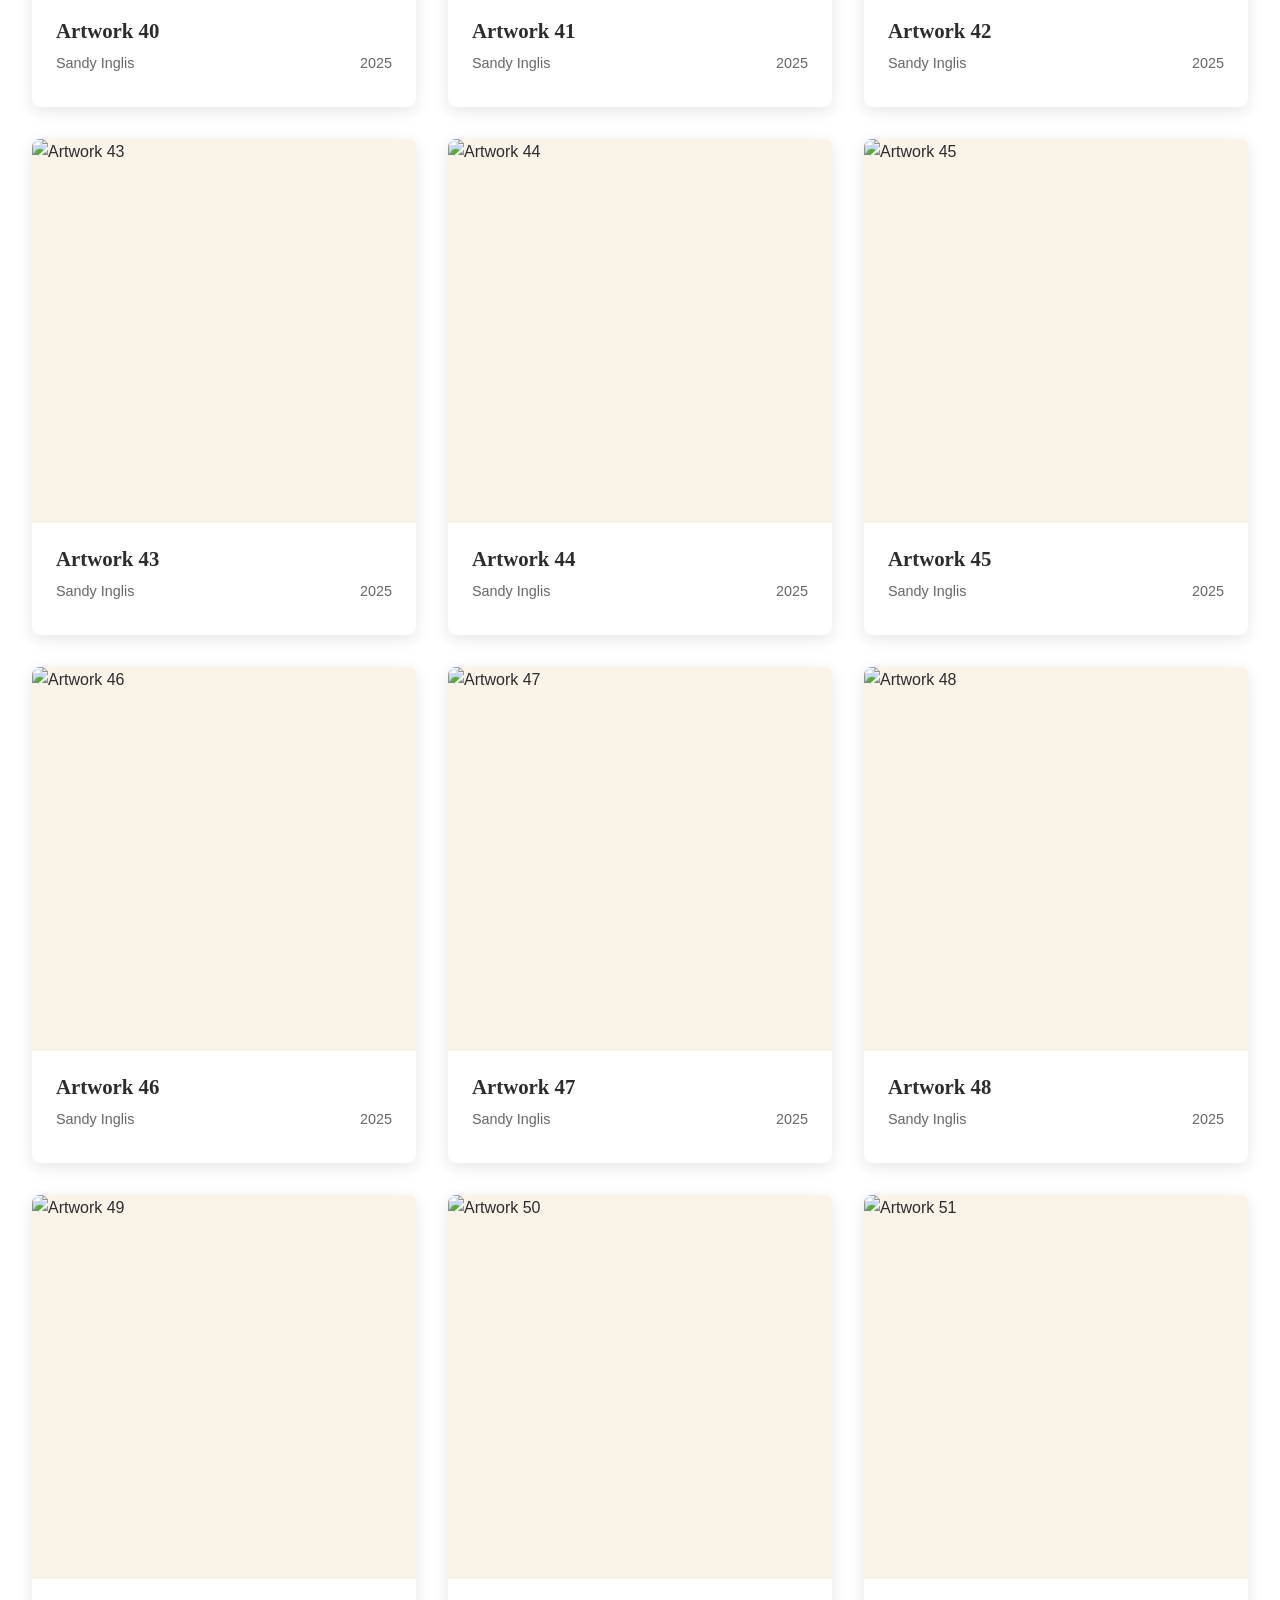
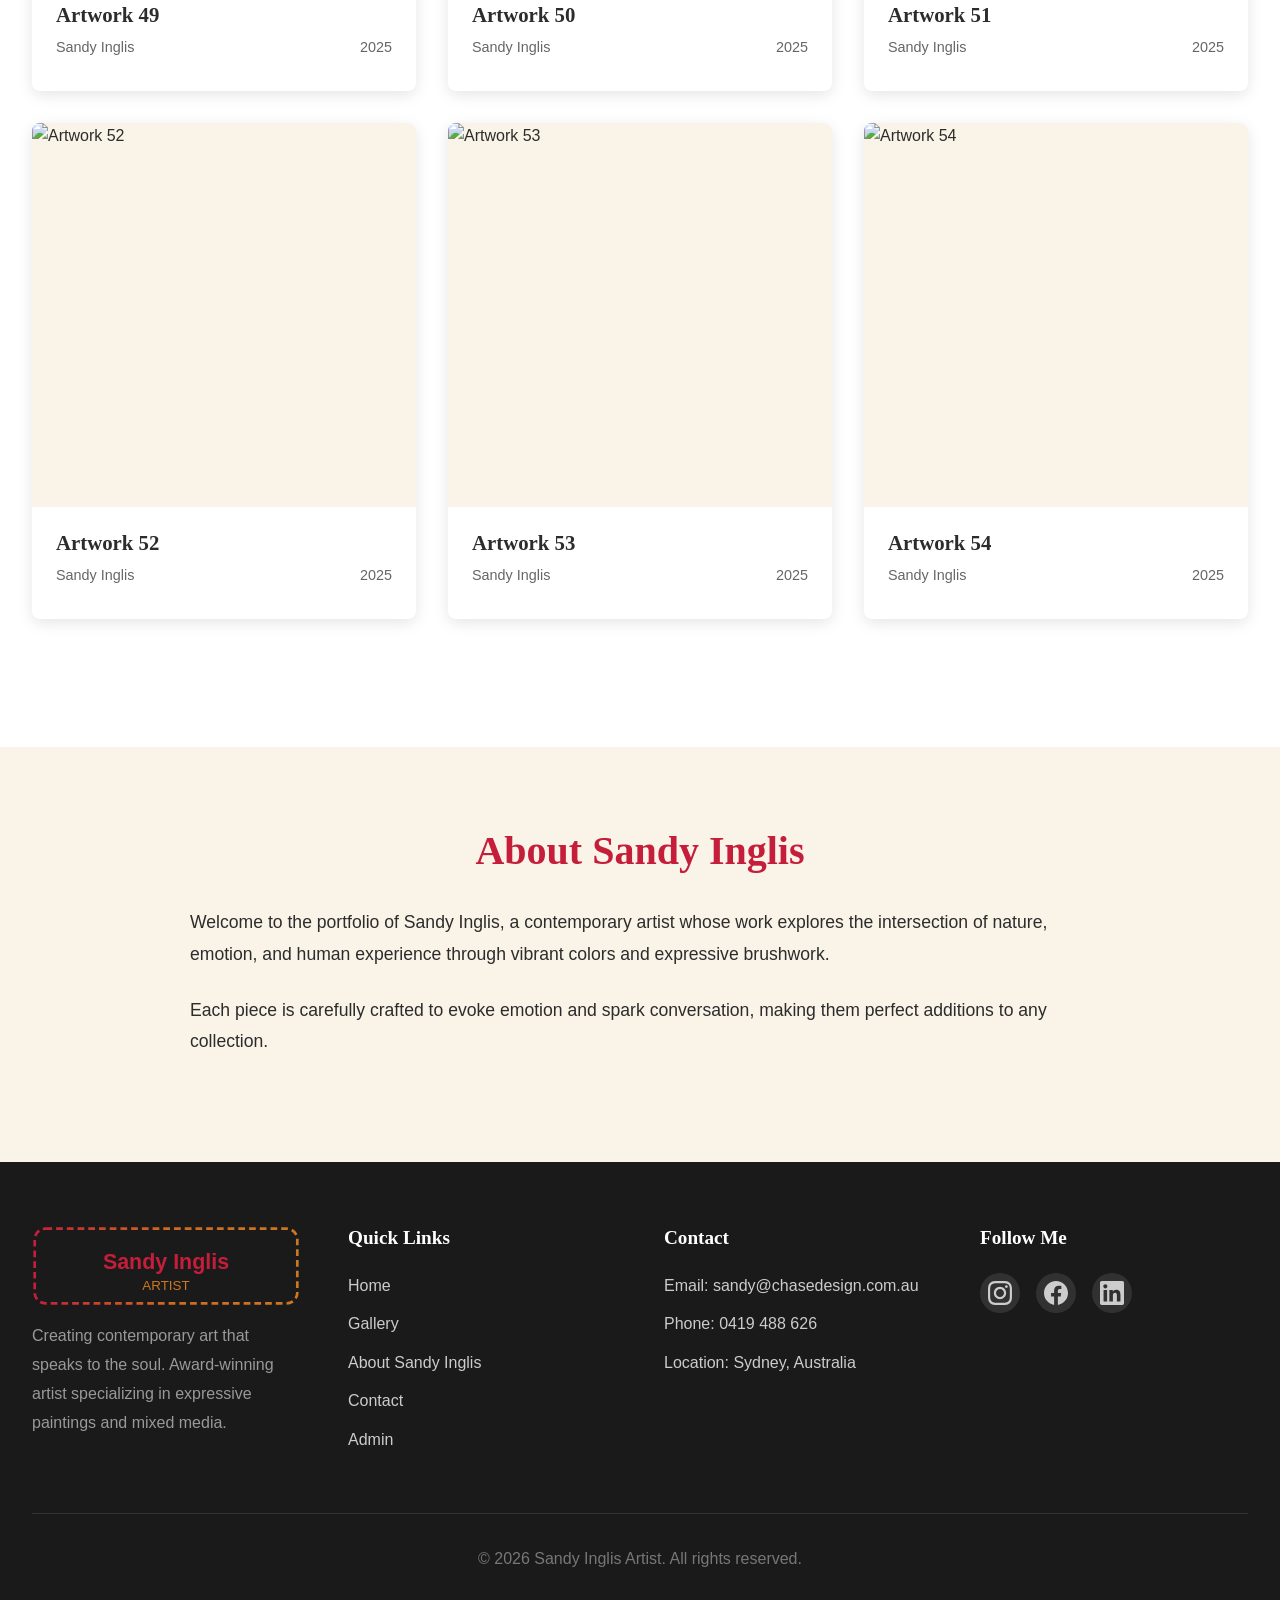
==== commit 21c230ac: "Position hero text to right side with shaded box, update wording" ====
--- a/index.html
+++ b/index.html
@@ -36,7 +36,7 @@
         <div class="hero-overlay"></div>
         <div class="hero-content">
             <h1>Sandy Inglis Artist</h1>
-            <p class="hero-subtitle">Contemporary Art & Fine Paintings</p>
+            <p class="hero-subtitle">Contemporary and Fine Art</p>
             <a href="#gallery" class="btn btn-primary">Explore Collection</a>
         </div>
     </section>
--- a/css/styles.css
+++ b/css/styles.css
@@ -201,15 +201,17 @@
    =================================== */
 .hero {
     position: relative;
-    height: 100vh;
+    height: 300px;
+    min-height: 250px;
     display: flex;
     align-items: center;
-    justify-content: center;
+    justify-content: flex-end;
     text-align: center;
-    background: linear-gradient(135deg, var(--deep-red) 0%, var(--primary-red) 25%, var(--burnt-orange) 50%, var(--ochre-yellow) 75%, var(--terracotta) 100%);
+    background-image: url('https://20260124sandiinlis.blob.core.windows.net/blobs/hero/Website%20Home%20Header.jpg');
     background-size: cover;
     background-position: center;
     overflow: hidden;
+    margin-top: 80px;
 }
 
 .hero::before {
@@ -237,20 +239,23 @@
     position: relative;
     z-index: 10;
     color: var(--white);
-    max-width: 800px;
-    padding: 0 2rem;
+    max-width: 400px;
+    padding: 1.5rem 2rem;
+    margin-right: 8%;
+    background: rgba(0, 0, 0, 0.4);
+    border-radius: 8px;
 }
 
 .hero-content h1 {
     color: var(--white);
-    font-size: 4.5rem;
+    font-size: 2.2rem;
+    margin-bottom: 0.5rem;
+    text-shadow: 1px 1px 3px rgba(0, 0, 0, 0.5);
+}
+
+.hero-subtitle {
+    font-size: 1rem;
     margin-bottom: 1rem;
-    text-shadow: 2px 2px 4px rgba(0, 0, 0, 0.5);
-}
-
-.hero-subtitle {
-    font-size: 1.5rem;
-    margin-bottom: 2rem;
     font-weight: 300;
     letter-spacing: 2px;
 }
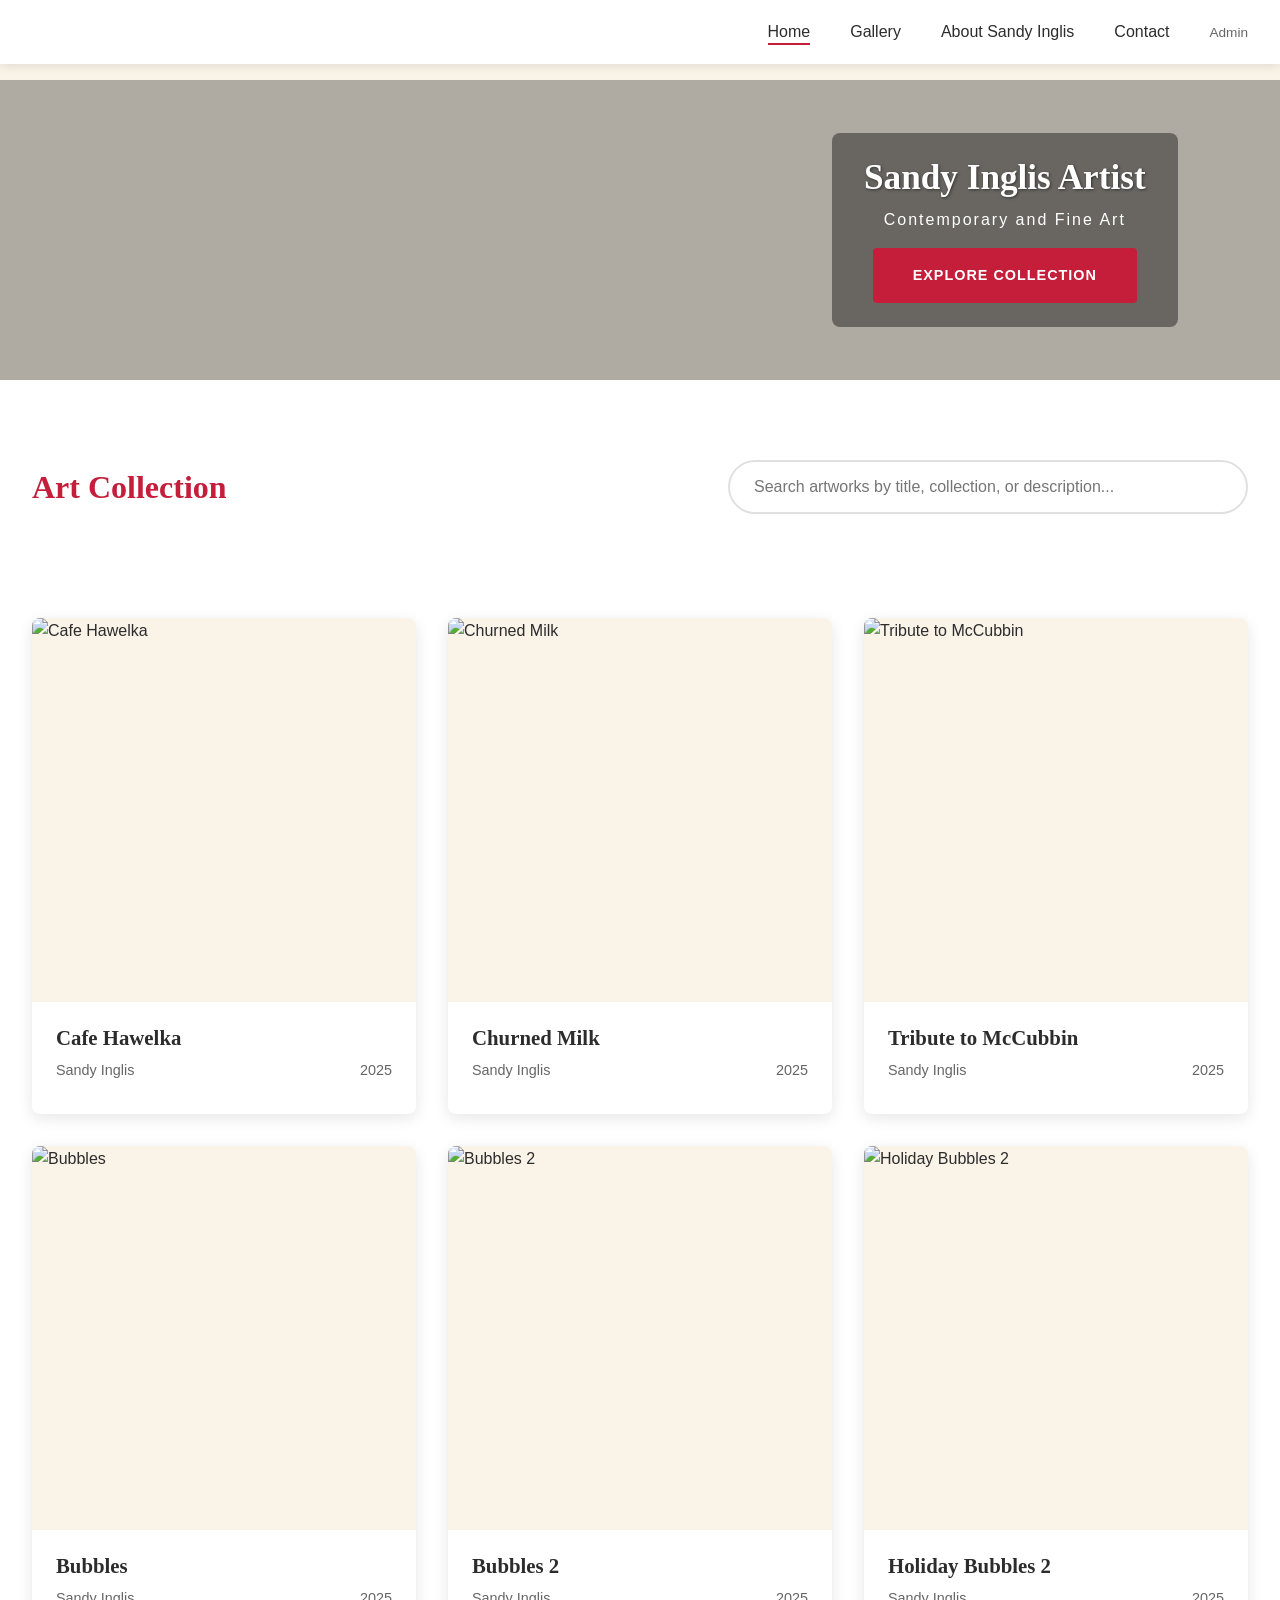
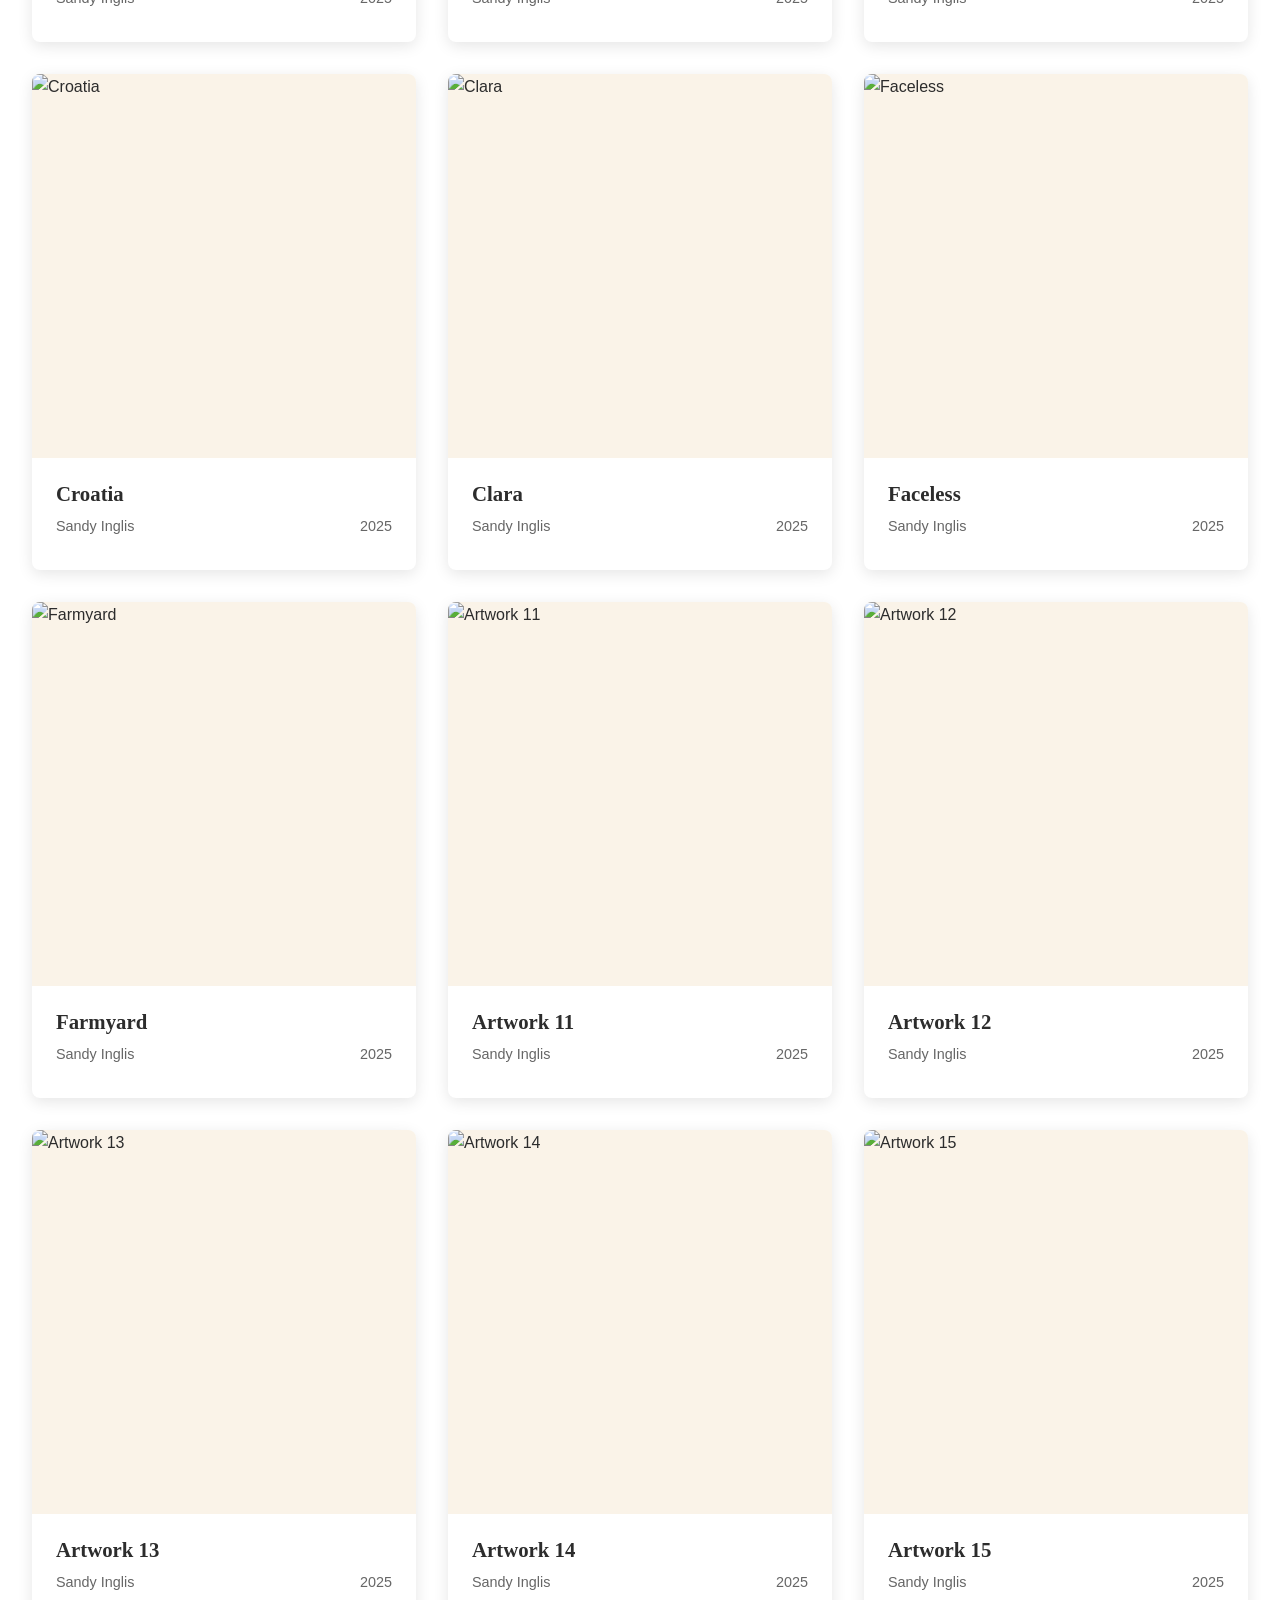
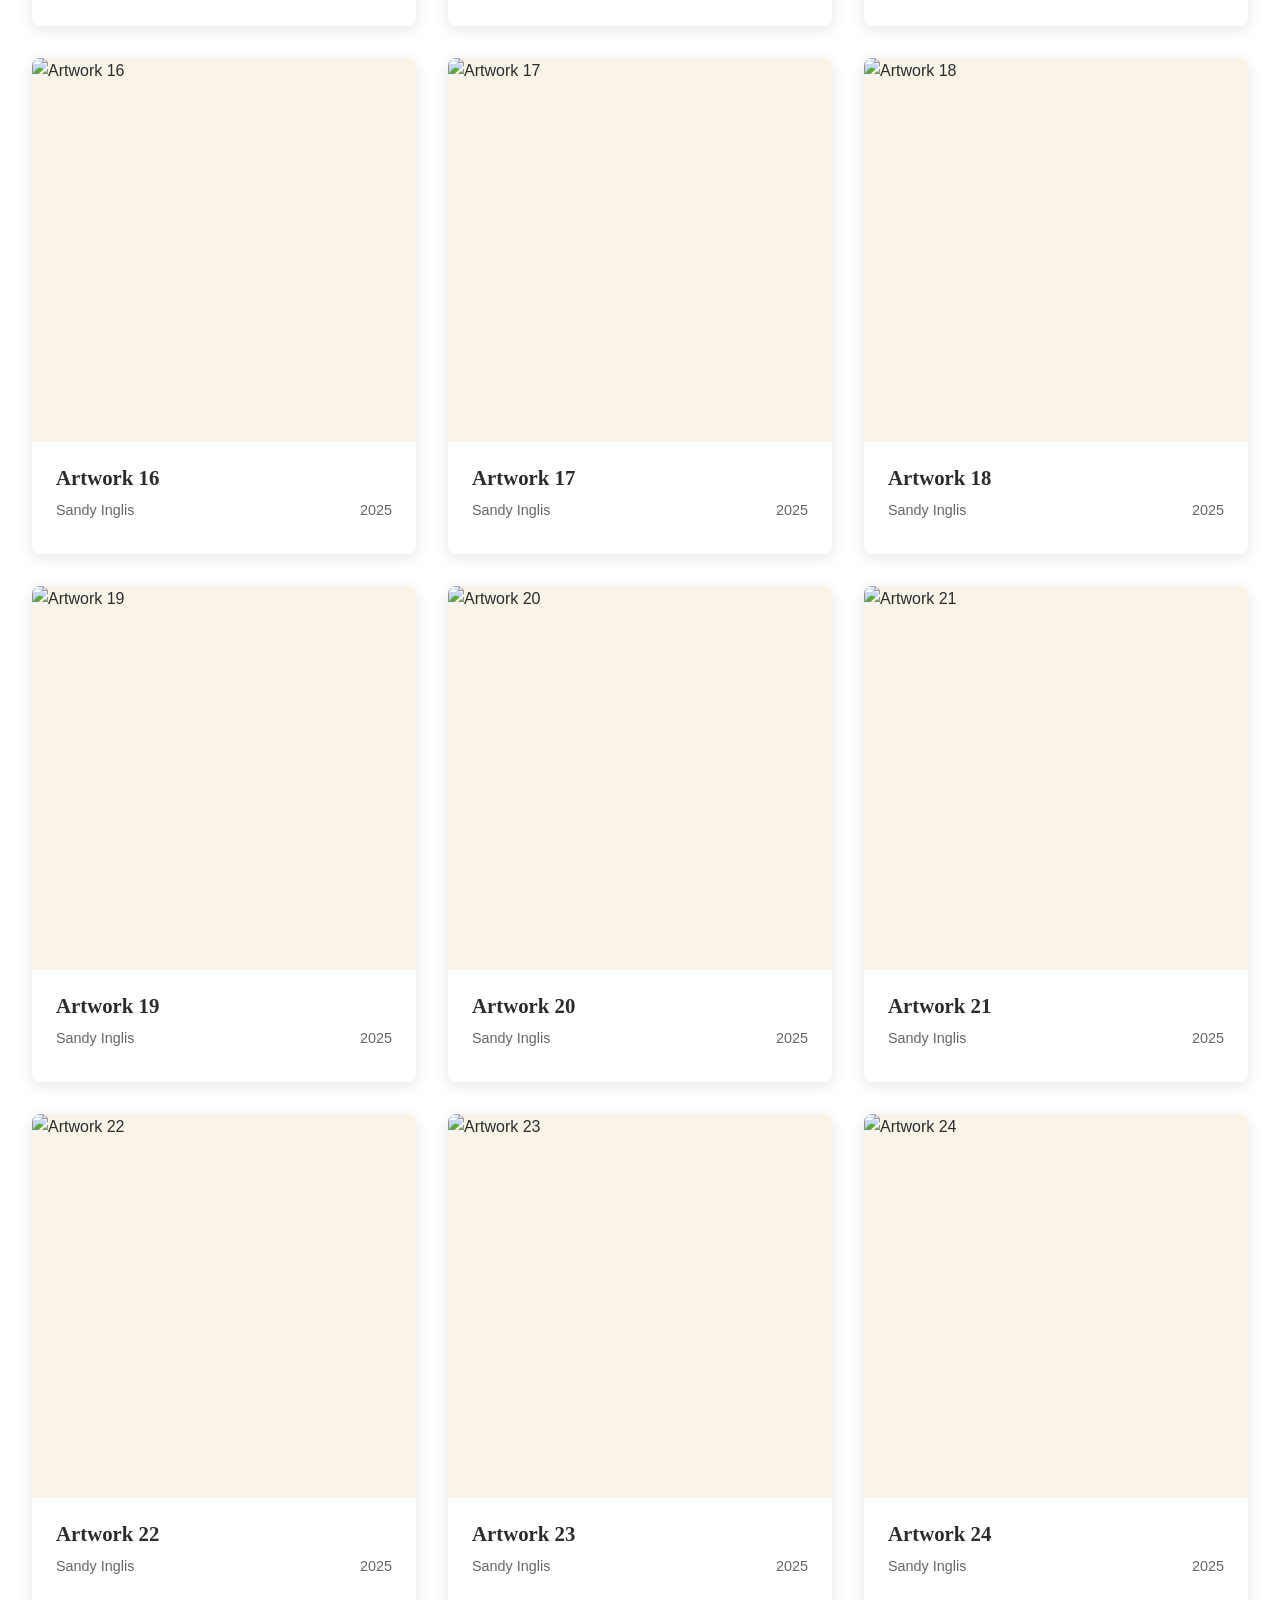
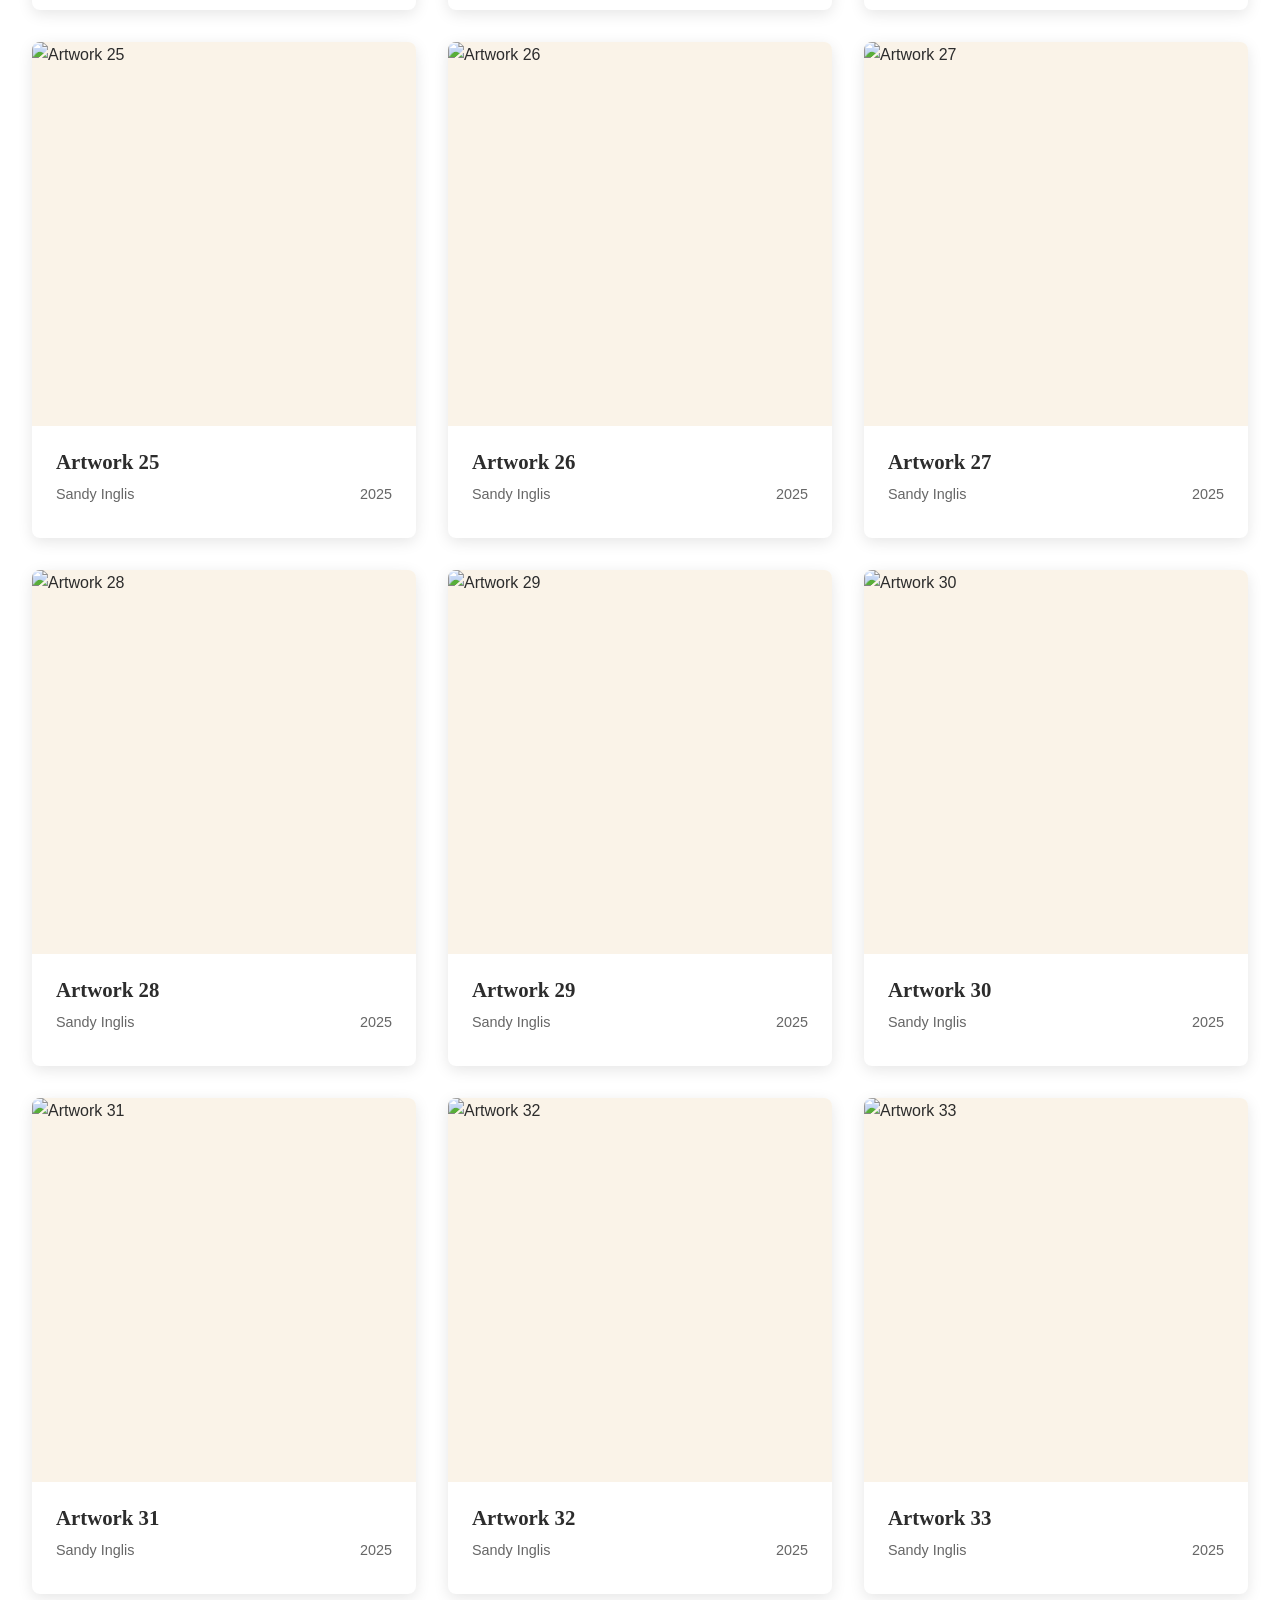
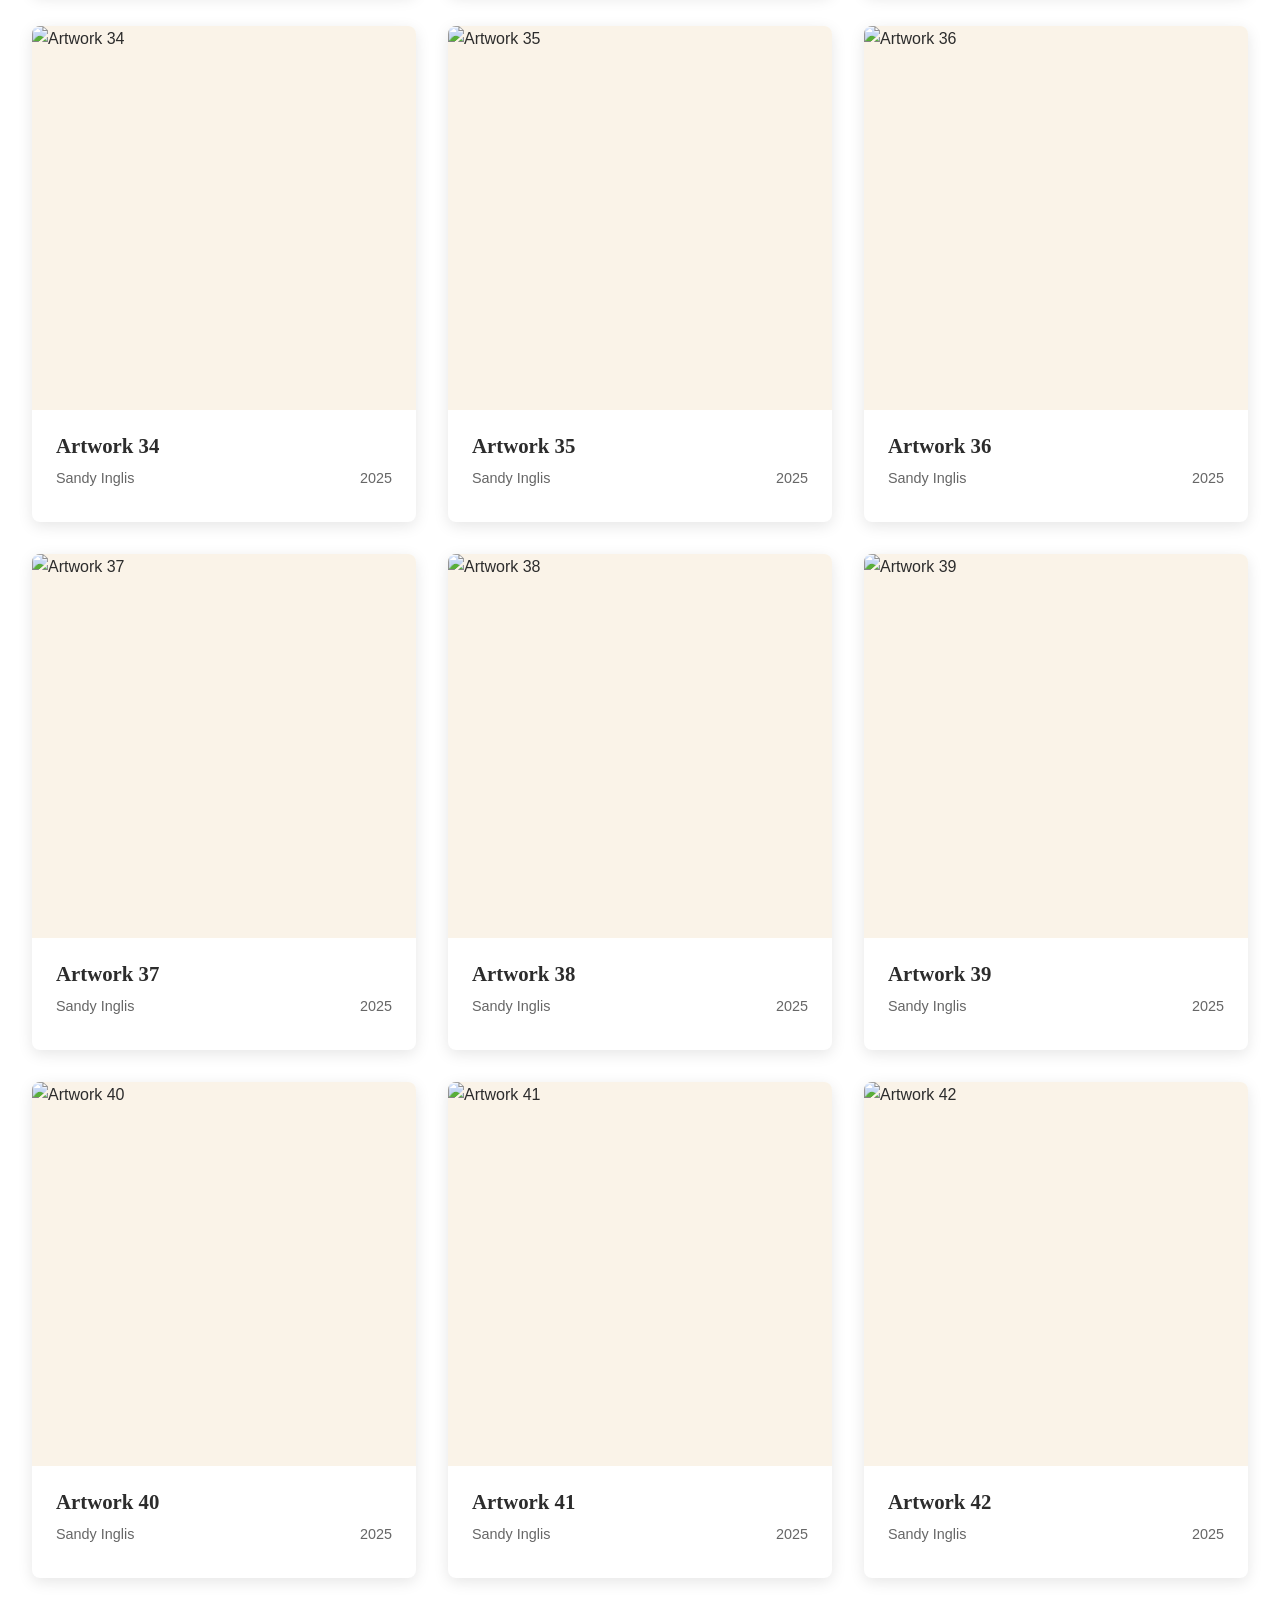
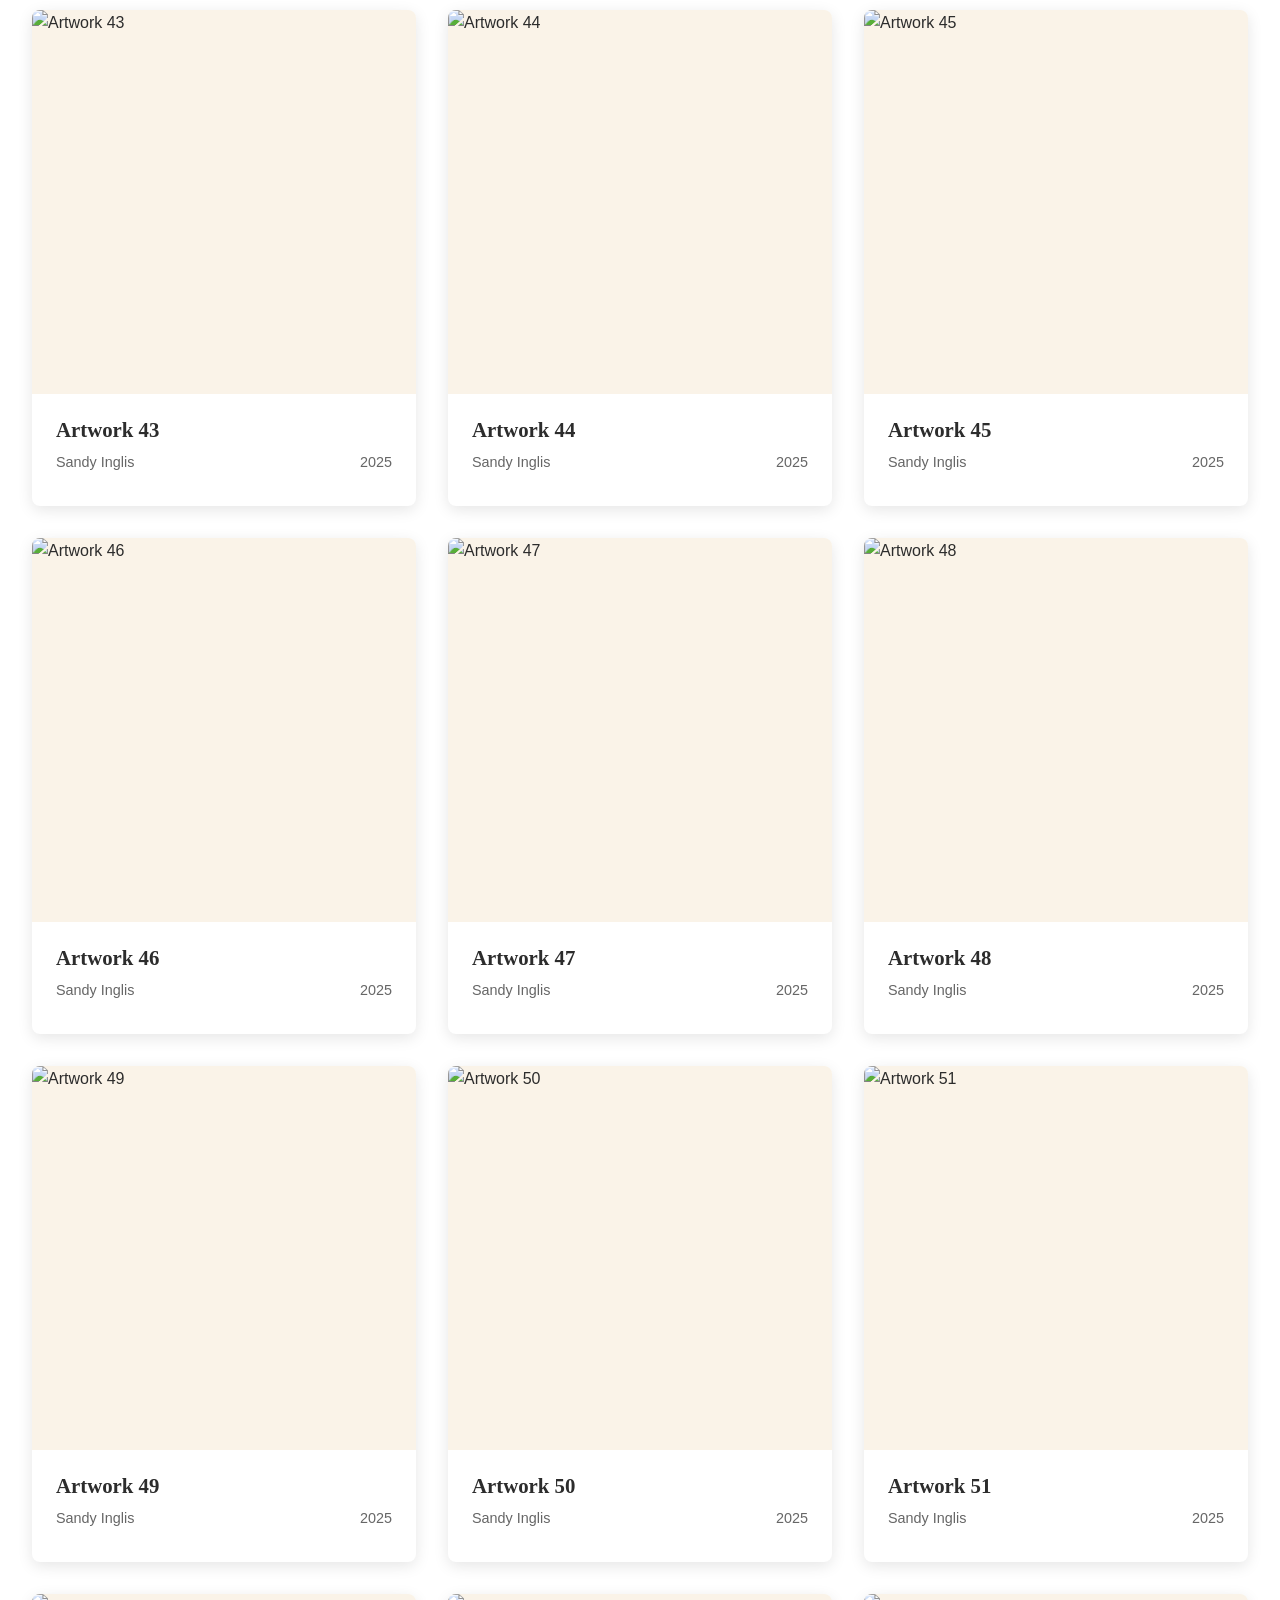
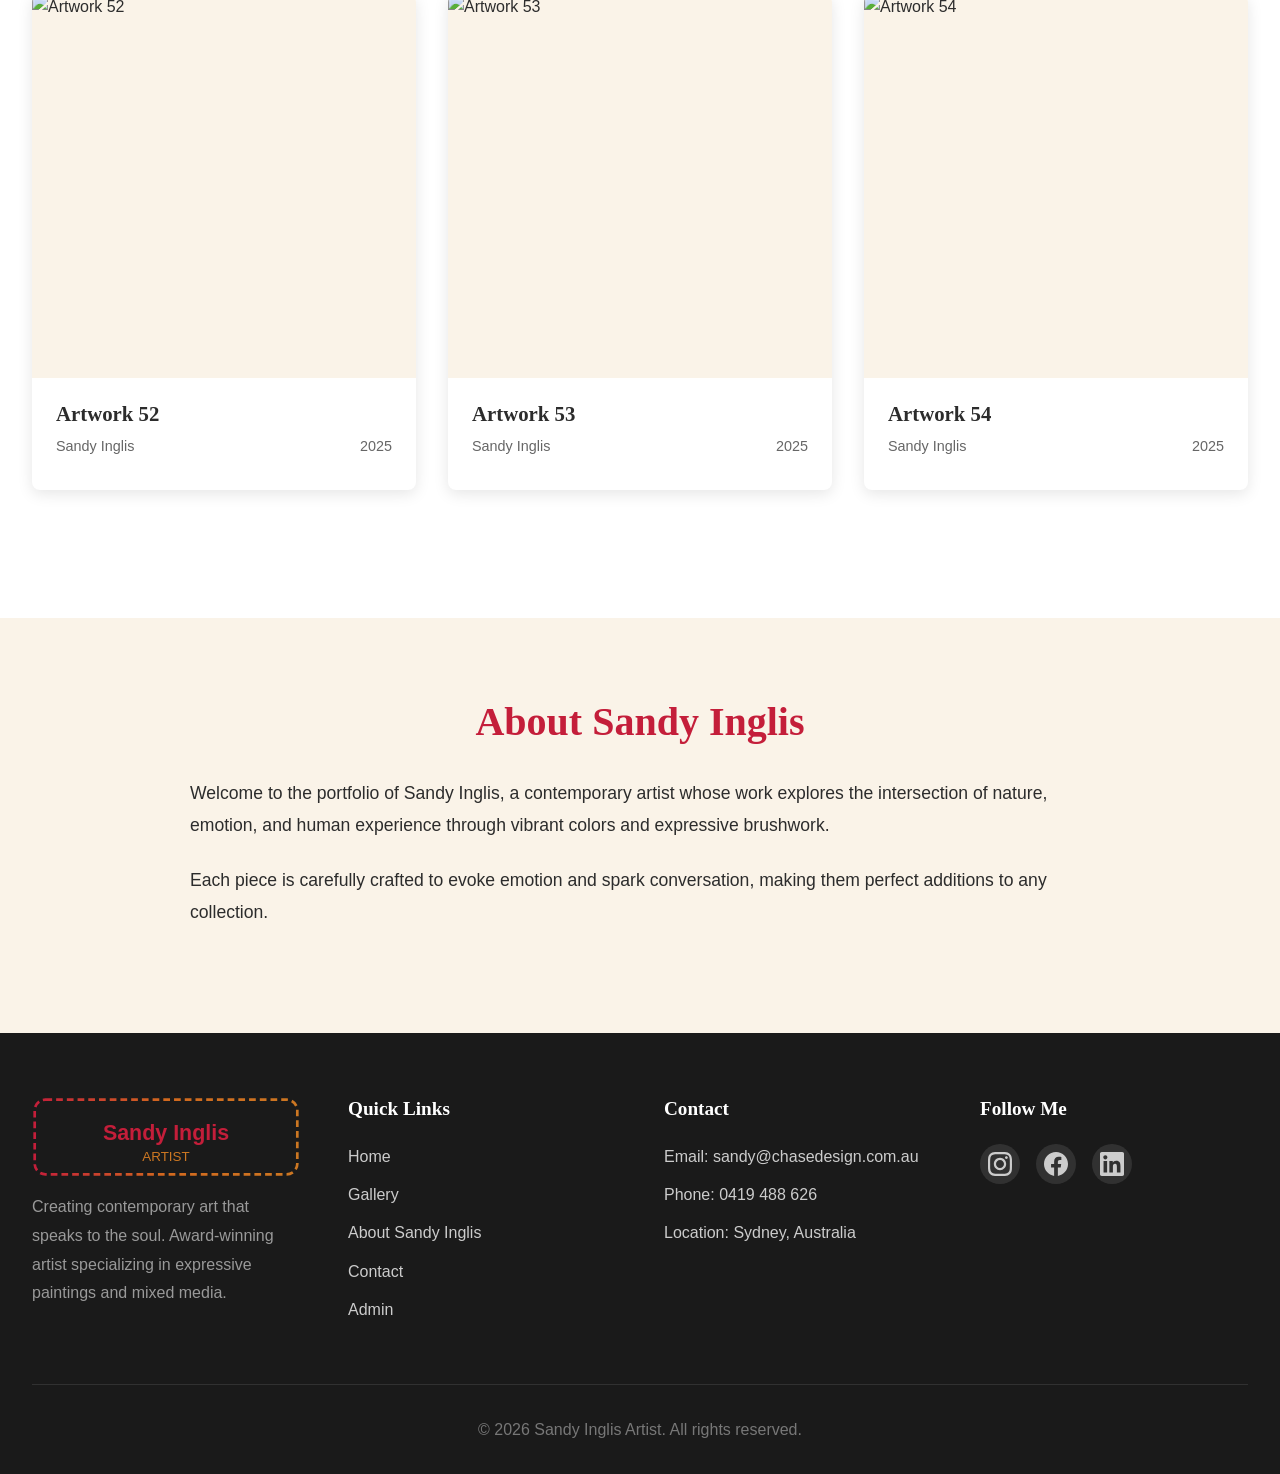
==== commit e7265ee3: "Remove gallery category buttons; align Art Collection heading and search bar" ====
--- a/index.html
+++ b/index.html
@@ -44,17 +44,11 @@
     <!-- Filter Section -->
     <section class="filter-section" id="gallery">
         <div class="container">
-            <h2>Art Collection</h2>
-            <div class="filter-controls">
-                <button class="filter-btn active" data-filter="all">All Artworks</button>
-                <button class="filter-btn" data-filter="2025">2025</button>
-                <button class="filter-btn" data-filter="2024">2024</button>
-                <button class="filter-btn" data-filter="2023">2023</button>
-                <button class="filter-btn" data-filter="award-winner">Award Winners</button>
-                <button class="filter-btn" data-filter="highly-commended">Highly Commended</button>
-            </div>
-            <div class="search-bar">
-                <input type="text" id="searchInput" placeholder="Search artworks by title, collection, or description...">
+            <div class="filter-header">
+                <h2>Art Collection</h2>
+                <div class="search-bar">
+                    <input type="text" id="searchInput" placeholder="Search artworks by title, collection, or description...">
+                </div>
             </div>
         </div>
     </section>
--- a/css/styles.css
+++ b/css/styles.css
@@ -271,6 +271,29 @@
 .filter-section h2 {
     text-align: center;
     color: var(--primary-red);
+}
+
+/* Filter header - combine heading and search on one line */
+.filter-header {
+    display: flex;
+    align-items: center;
+    justify-content: space-between;
+    gap: 1rem;
+    margin-bottom: 1.5rem;
+    flex-wrap: wrap;
+}
+
+.filter-header h2 {
+    text-align: left;
+    color: var(--primary-red);
+    margin: 0;
+    font-size: 2rem;
+}
+
+.filter-header .search-bar {
+    max-width: 520px;
+    width: 100%;
+    margin: 0;
 }
 
 .filter-controls {
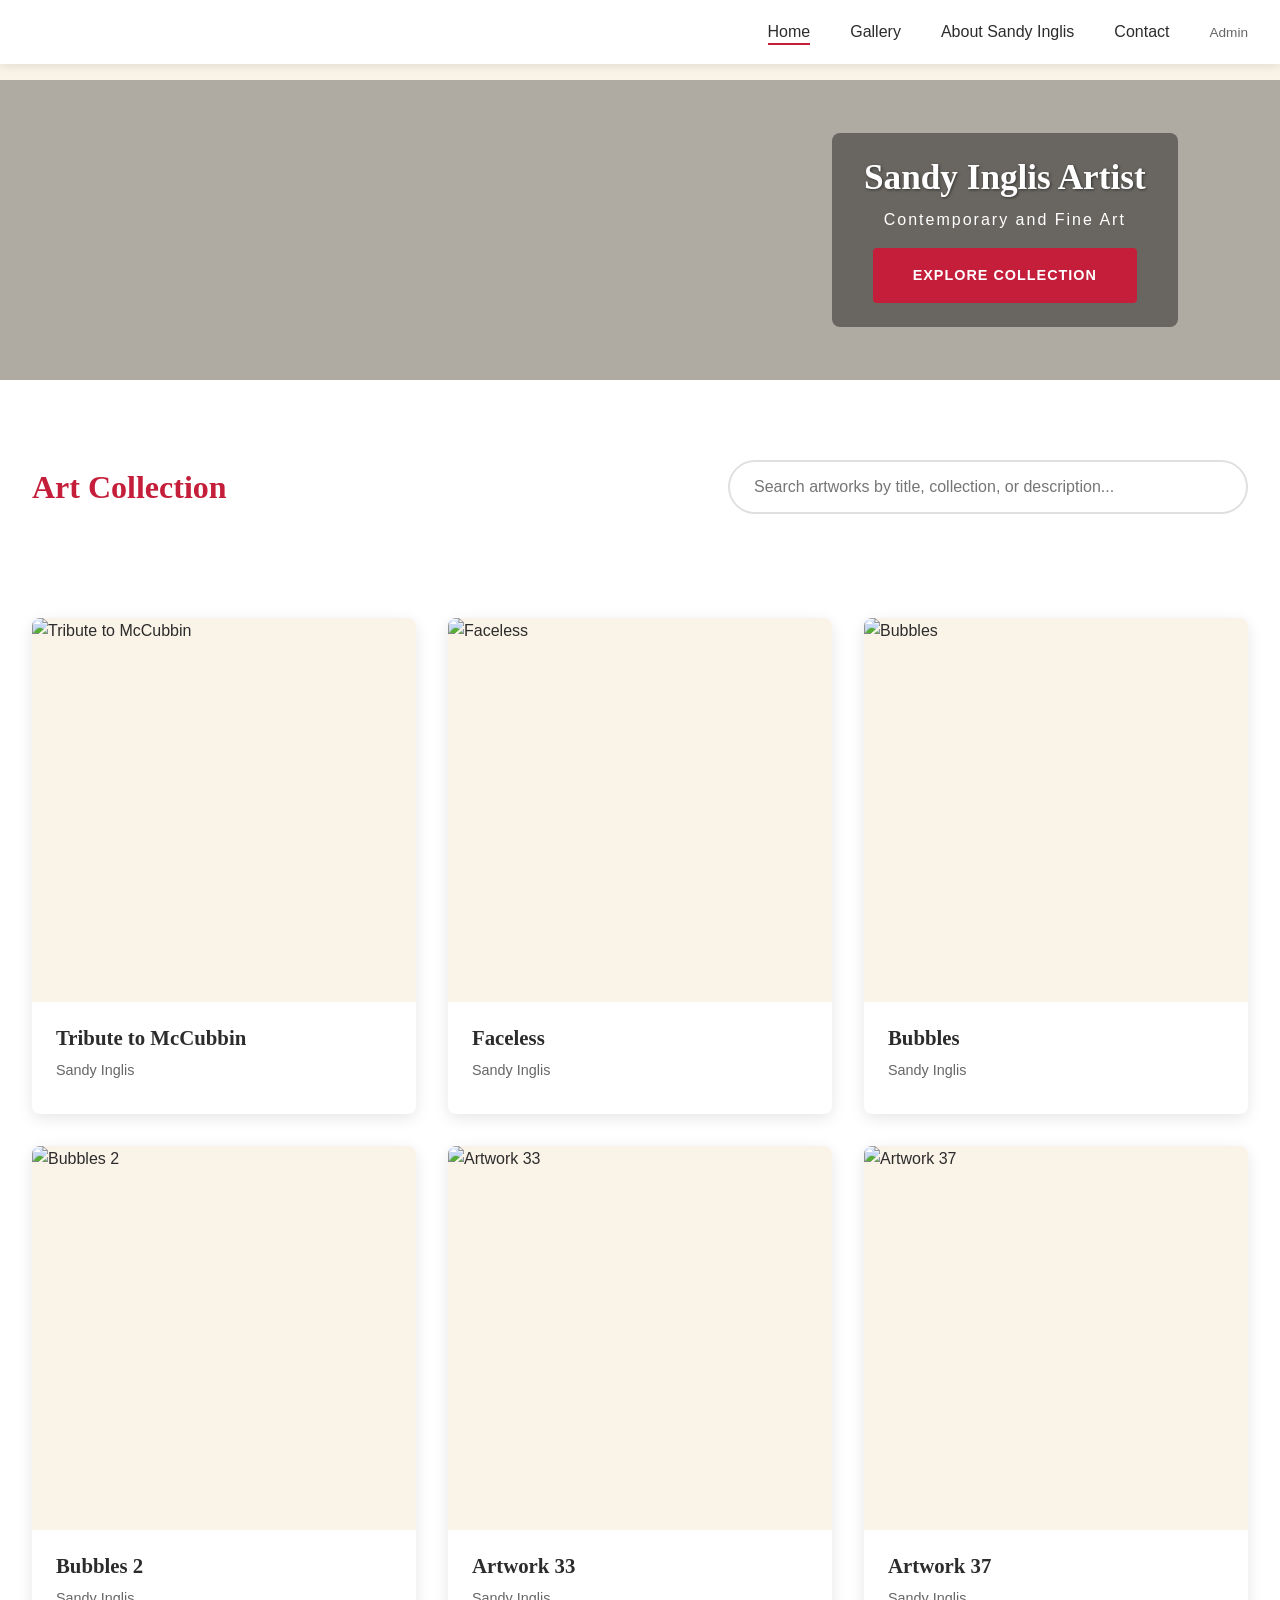
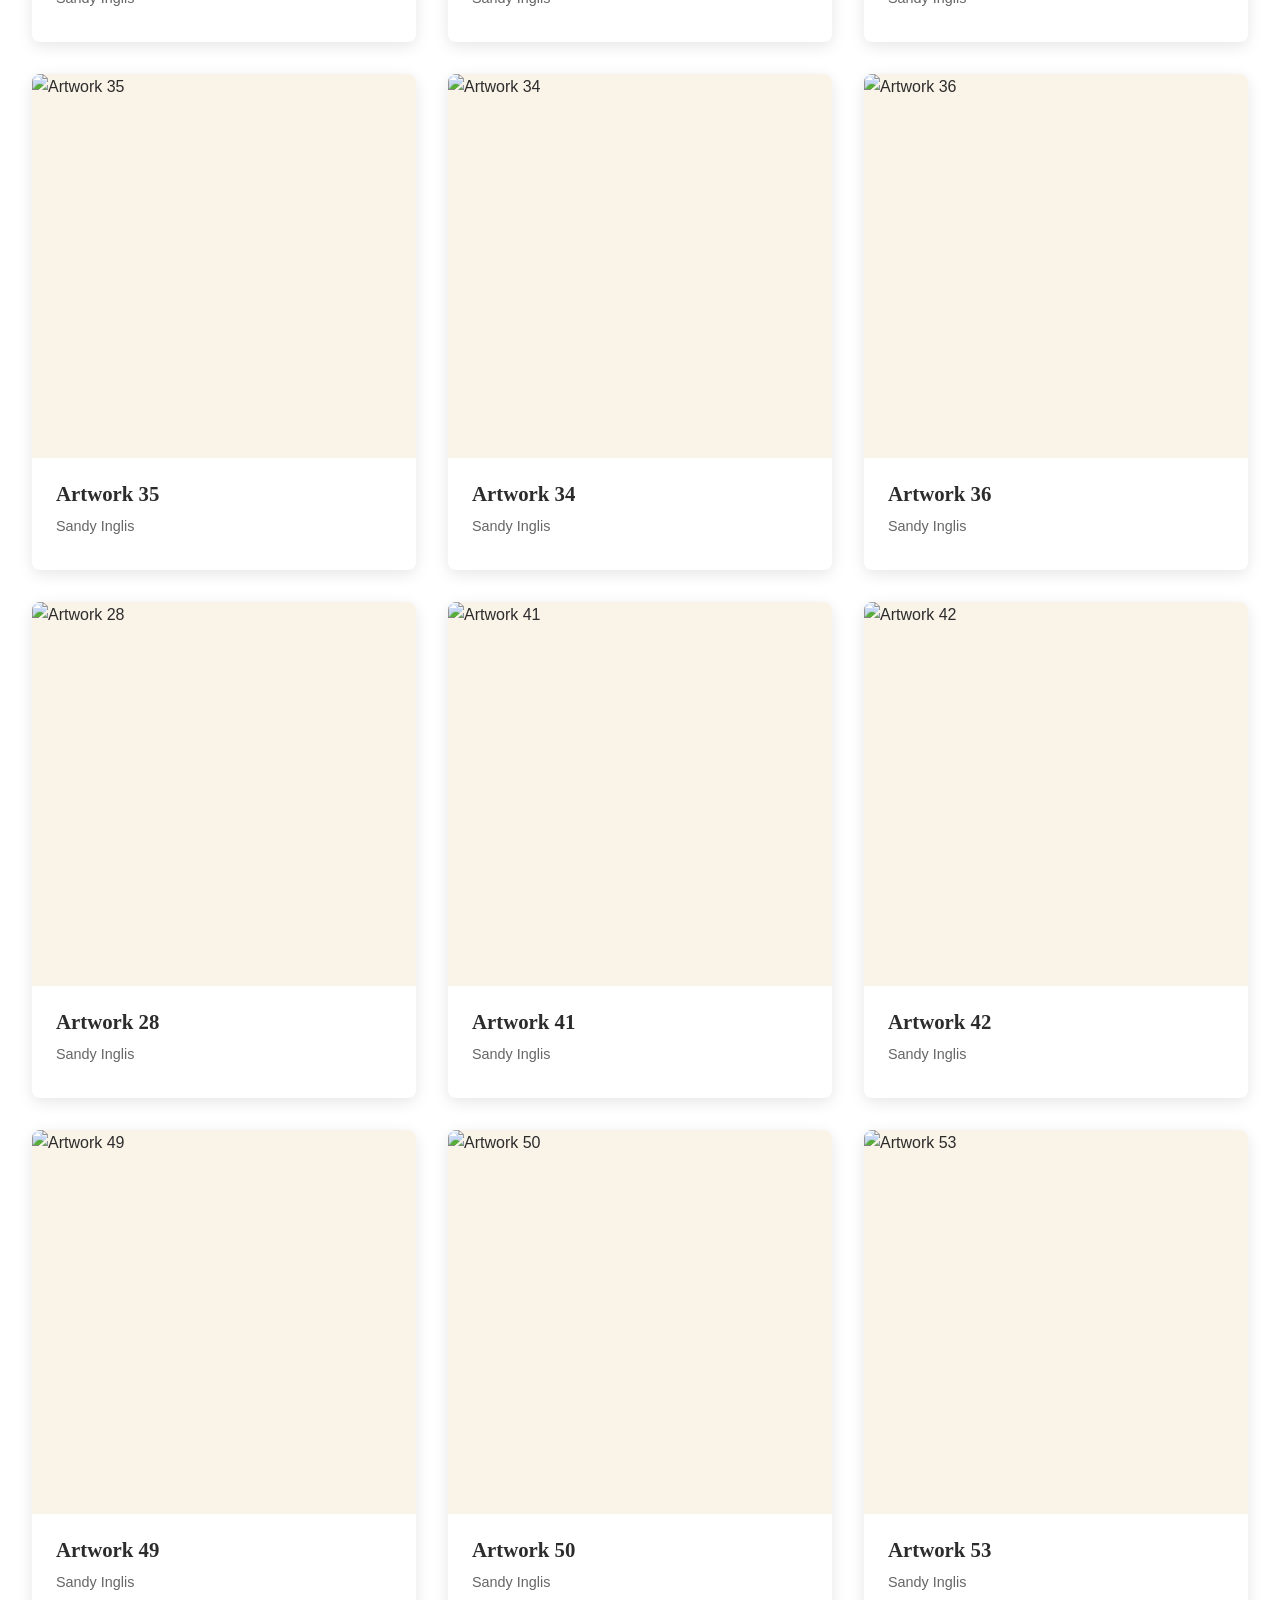
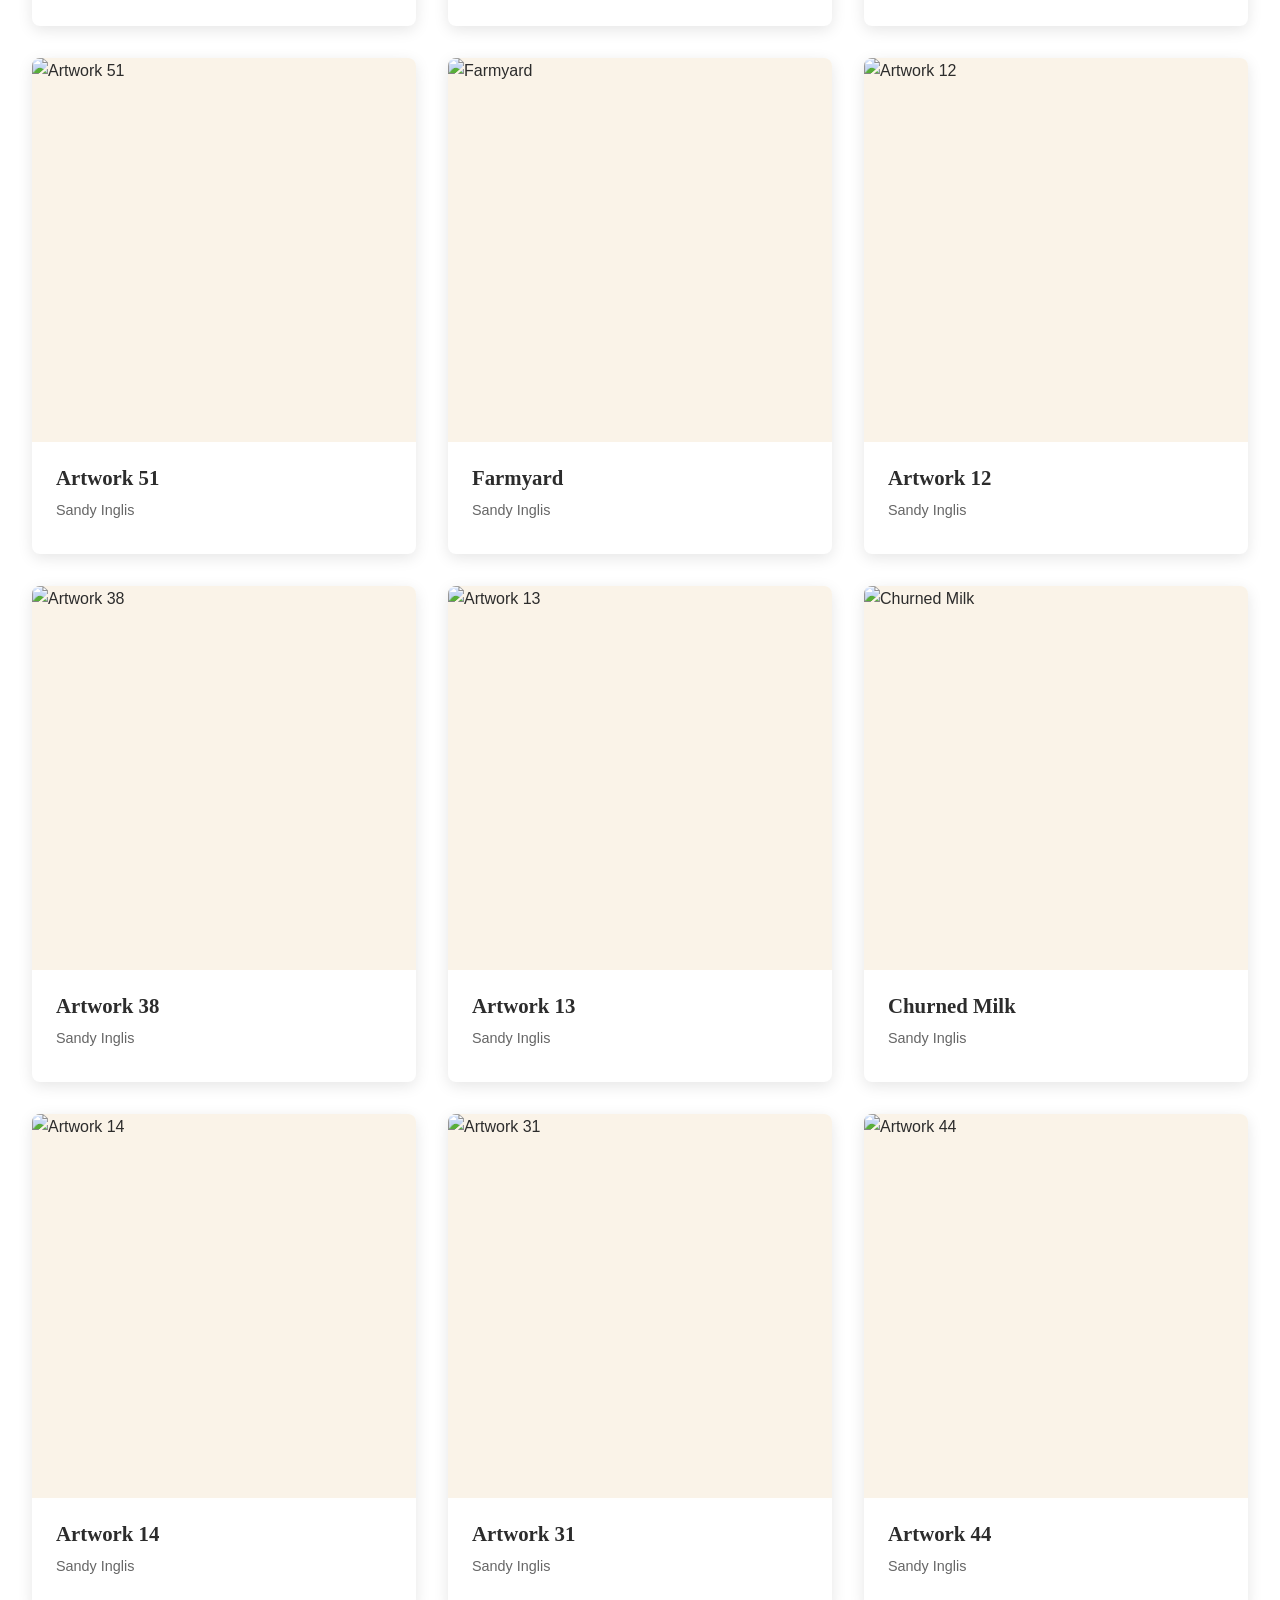
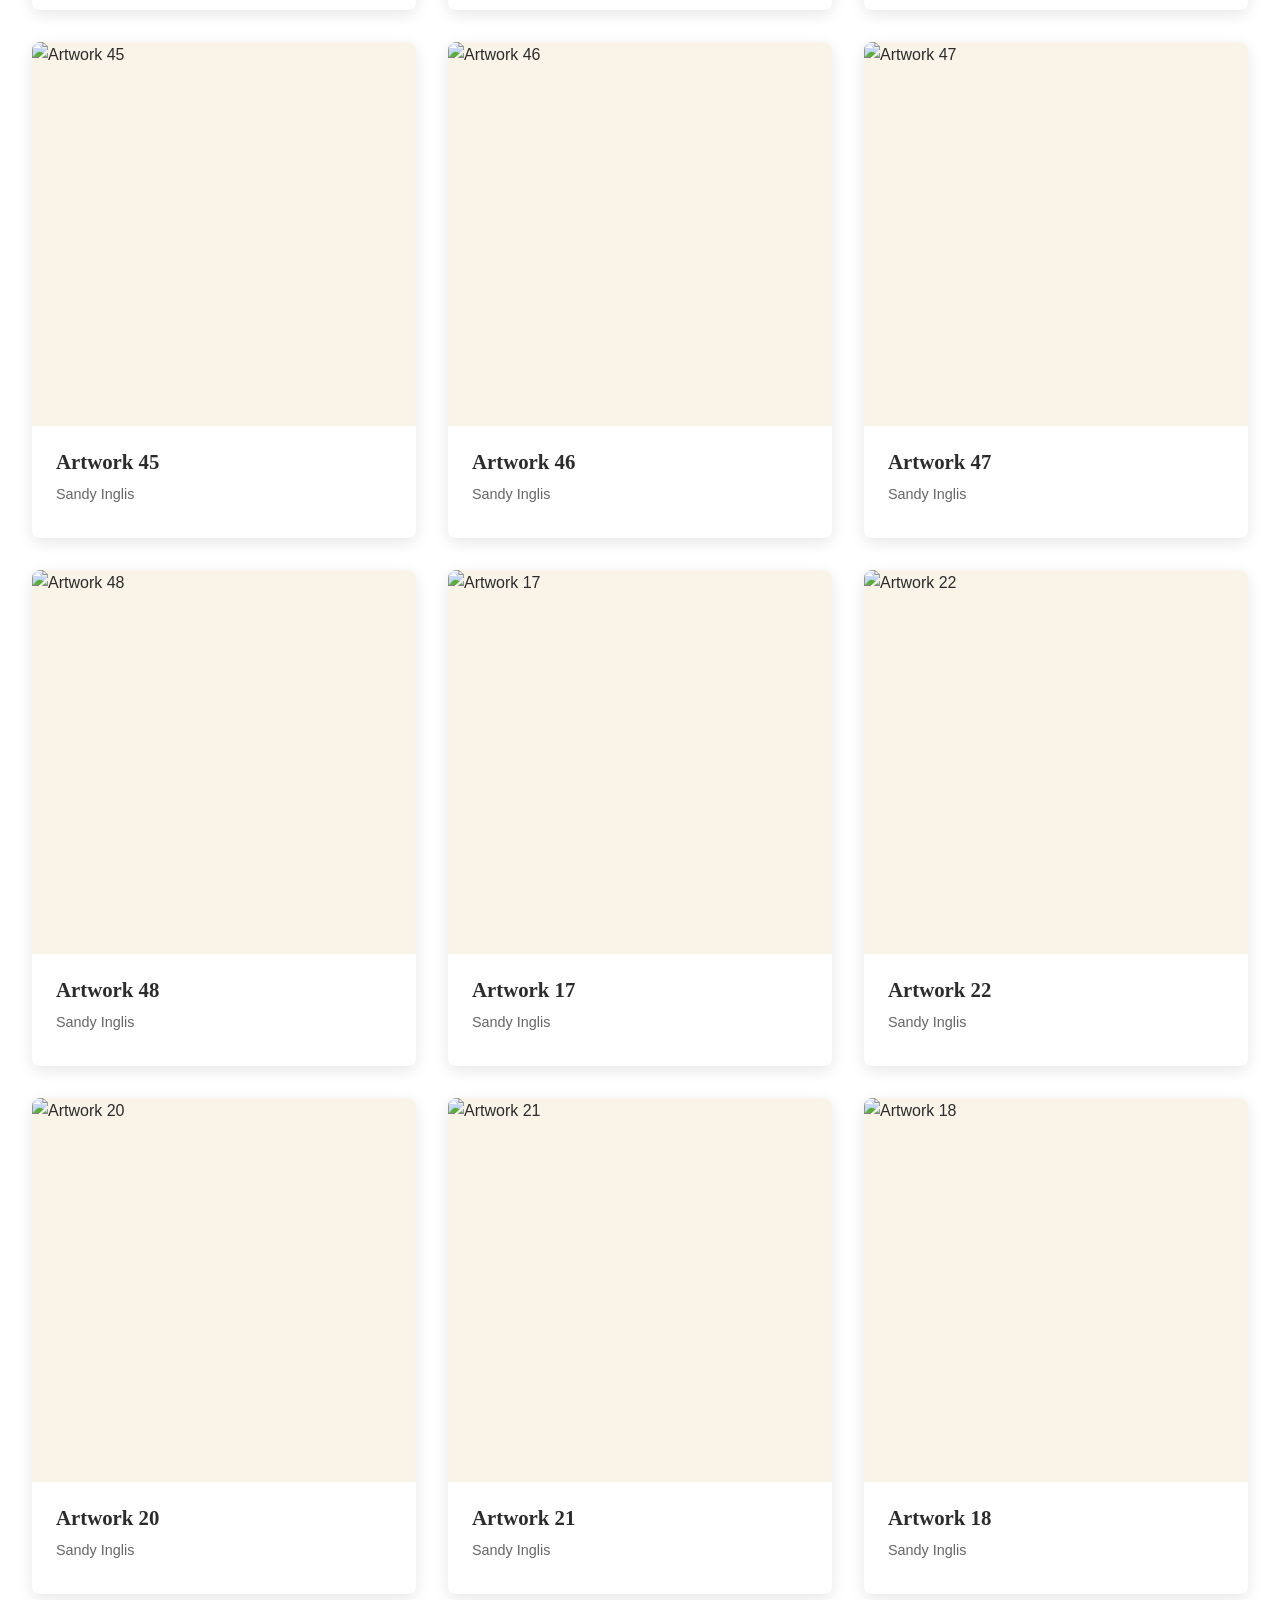
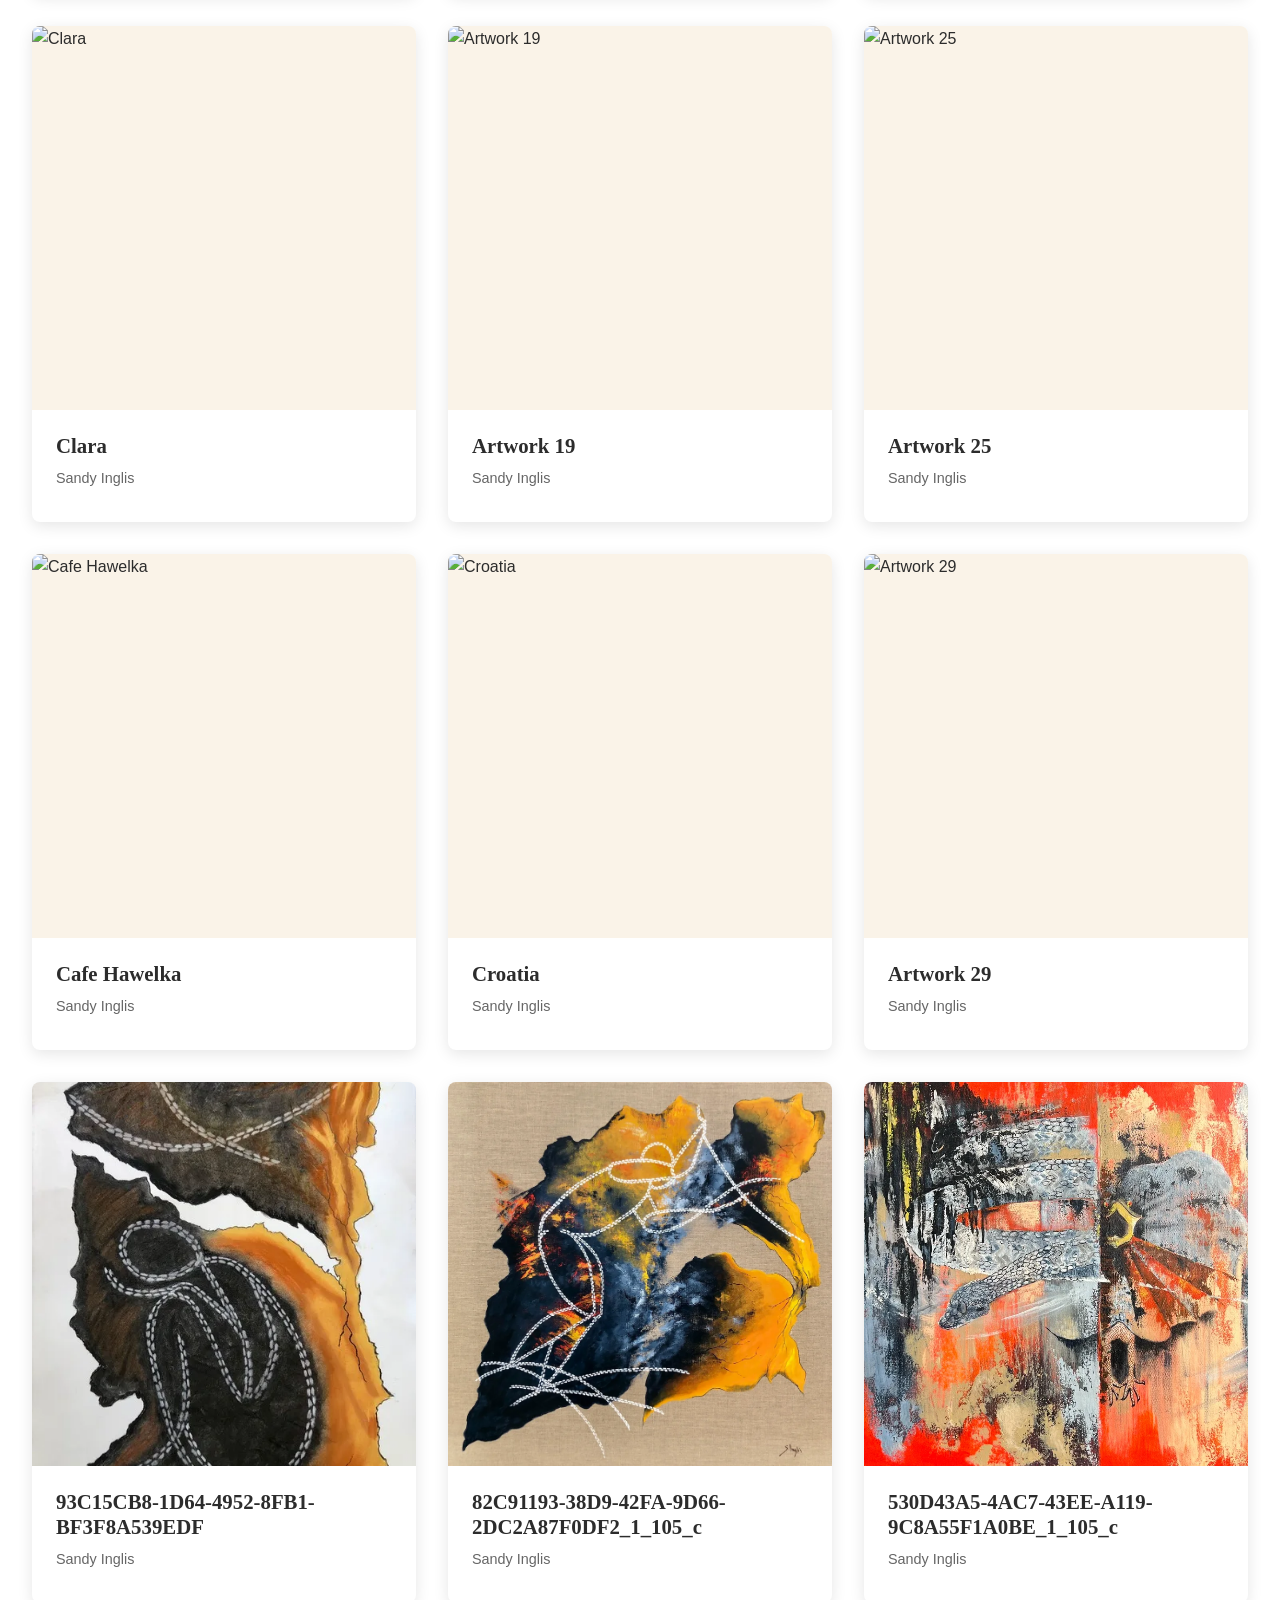
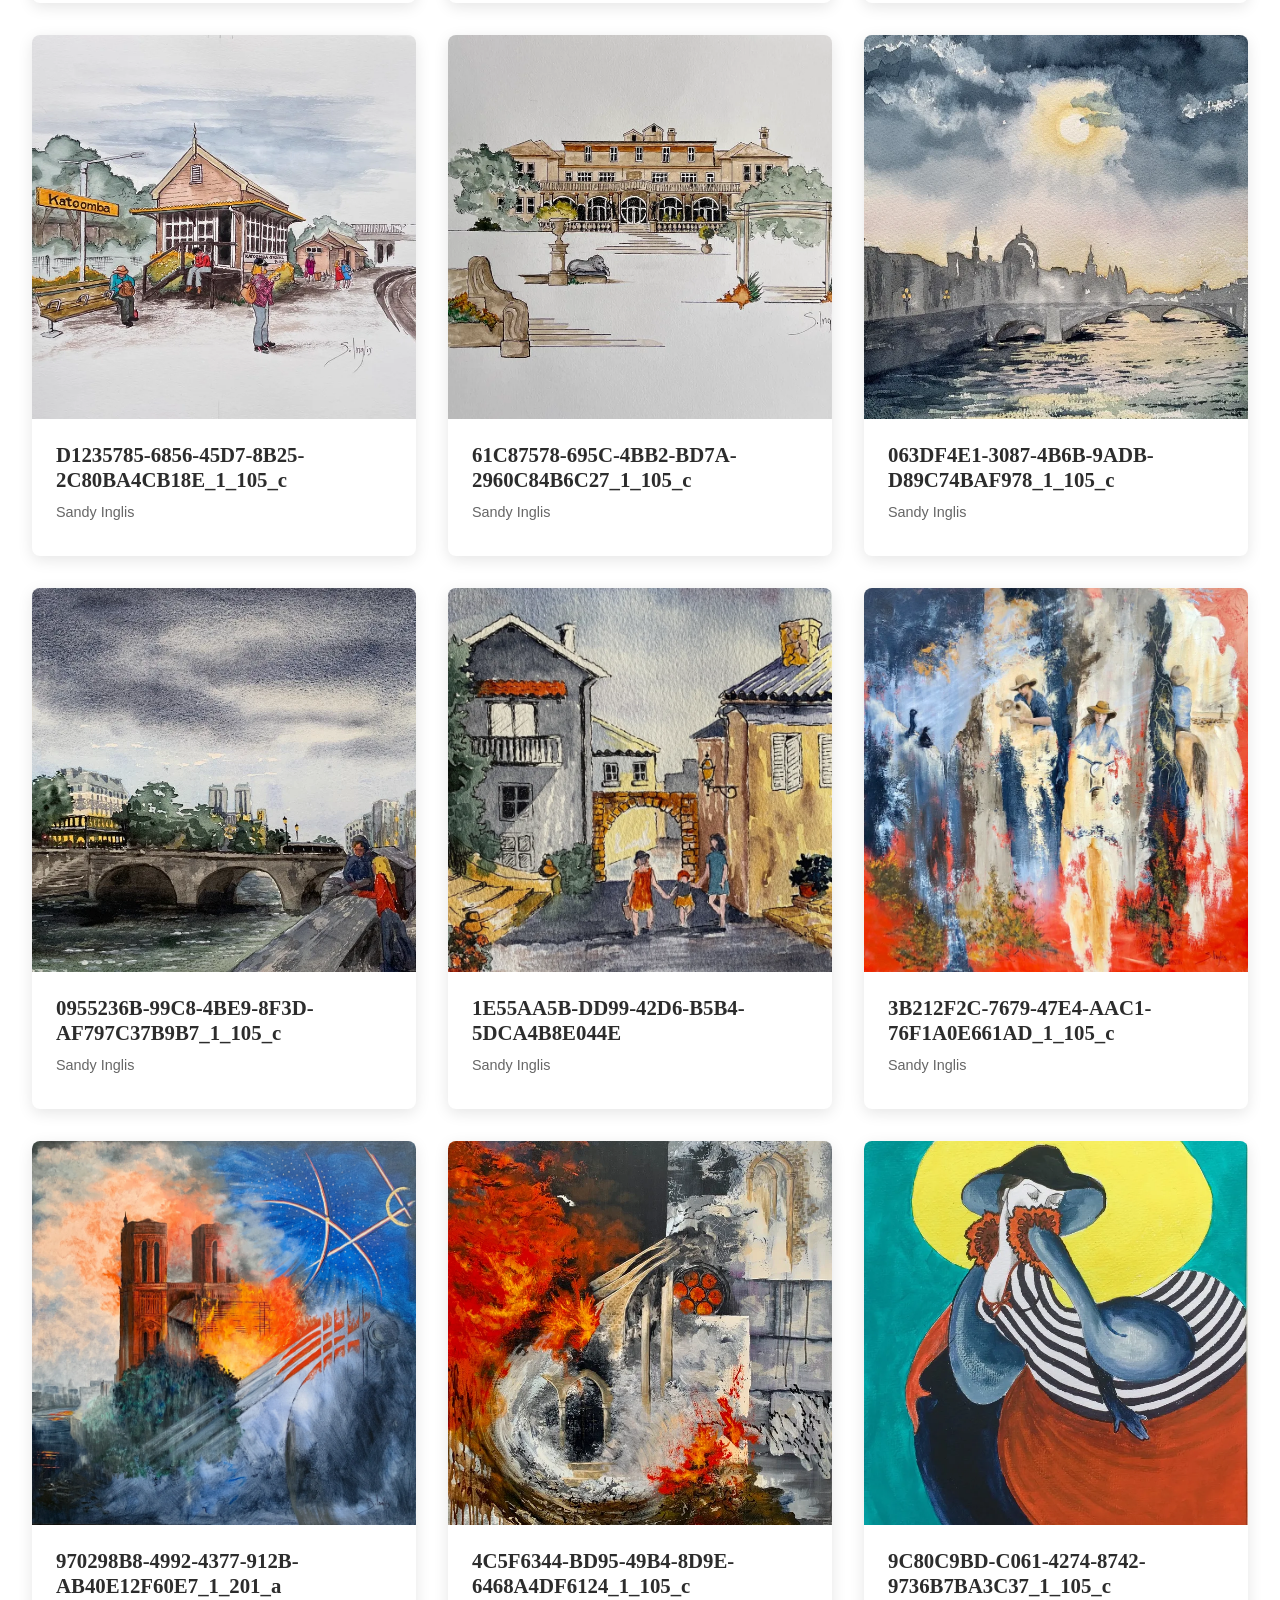
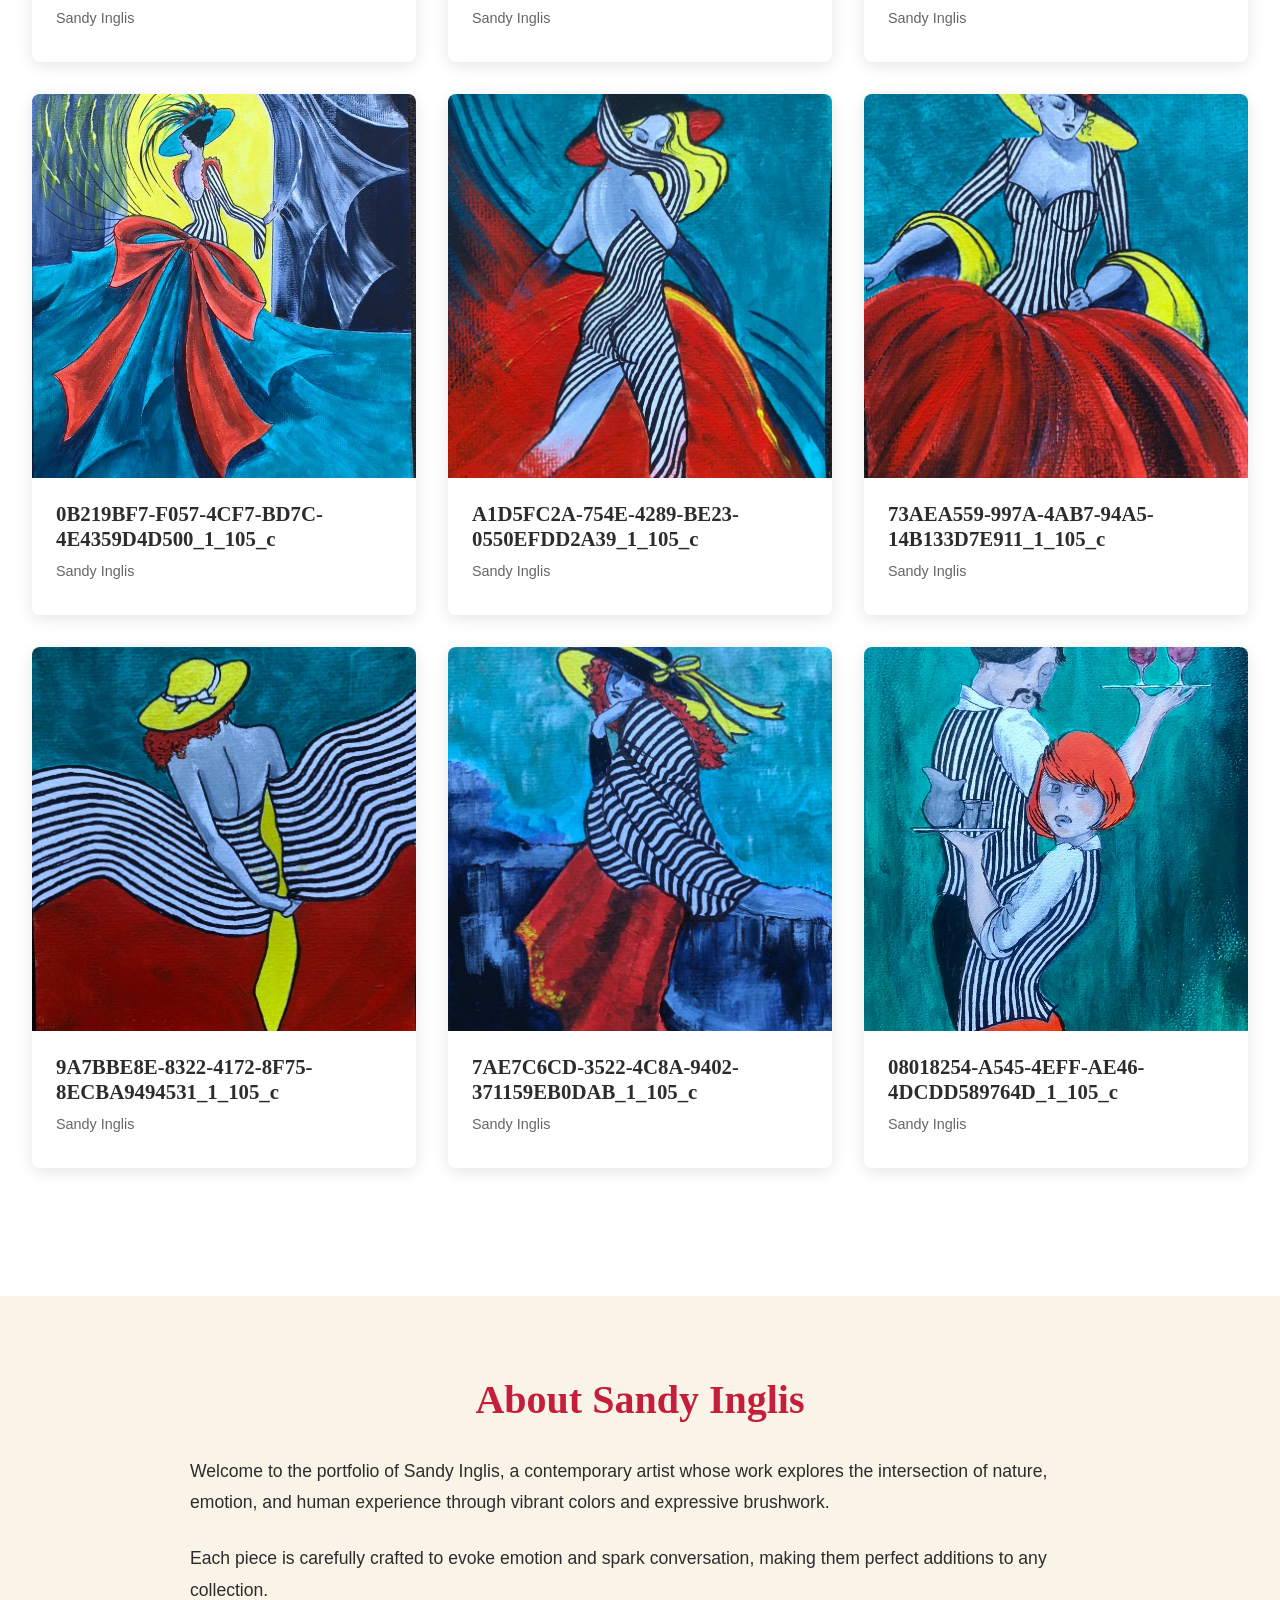
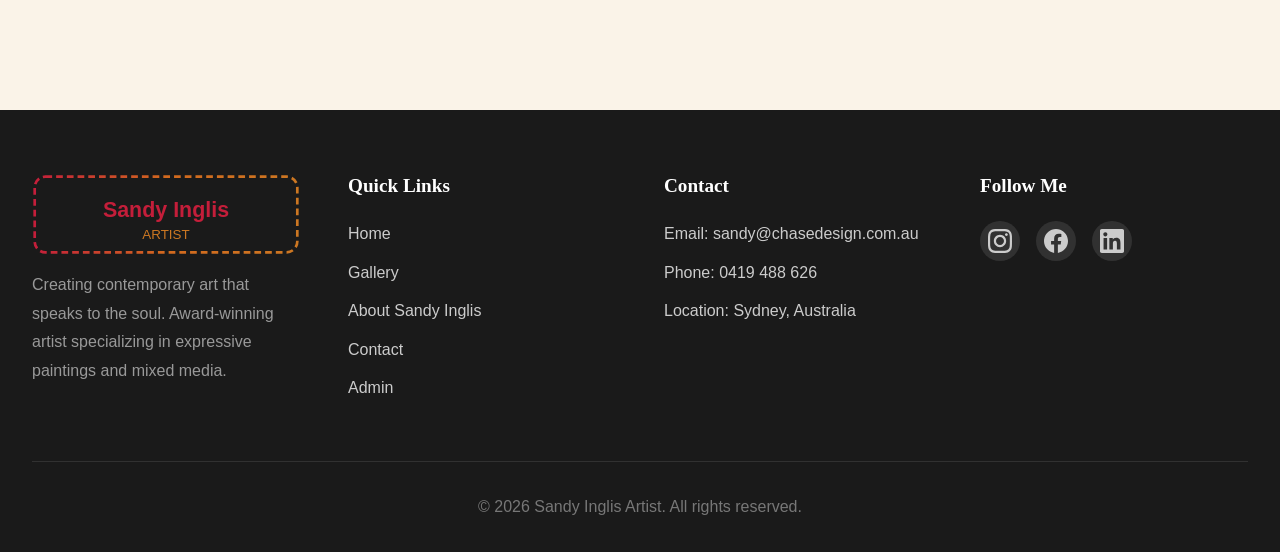
==== commit 1e55f93d: "Hide artwork year from public site Remove the year from gallery cards, the artwork modal, and the de" ====
--- a/index.html
+++ b/index.html
@@ -47,7 +47,8 @@
             <div class="filter-header">
                 <h2>Art Collection</h2>
                 <div class="search-bar">
-                    <input type="text" id="searchInput" placeholder="Search artworks by title, collection, or description...">
+                    <label for="searchInput" class="sr-only">Search artworks</label>
+                    <input type="text" id="searchInput" aria-label="Search artworks" placeholder="Search artworks by title, collection, or description...">
                 </div>
             </div>
         </div>
@@ -91,7 +92,6 @@
                     <h2 id="modalTitle"></h2>
                     <div class="modal-details">
                         <p><strong>Artist:</strong> <span id="modalArtist"></span></p>
-                        <p><strong>Year:</strong> <span id="modalYear"></span></p>
                         <p><strong>Collection:</strong> <span id="modalCollection"></span></p>
                         <p class="accolades" id="modalAccolades"></p>
                         <p class="description" id="modalDescription"></p>
--- a/css/styles.css
+++ b/css/styles.css
@@ -46,6 +46,19 @@
     line-height: 1.6;
     background-color: var(--light-bg);
     overflow-x: hidden;
+}
+
+/* Utility: screen-reader only (visually hidden but accessible) */
+.sr-only {
+    position: absolute !important;
+    width: 1px !important;
+    height: 1px !important;
+    padding: 0 !important;
+    margin: -1px !important;
+    overflow: hidden !important;
+    clip: rect(0 0 0 0) !important;
+    white-space: nowrap !important;
+    border: 0 !important;
 }
 
 h1, h2, h3, h4, h5, h6 {
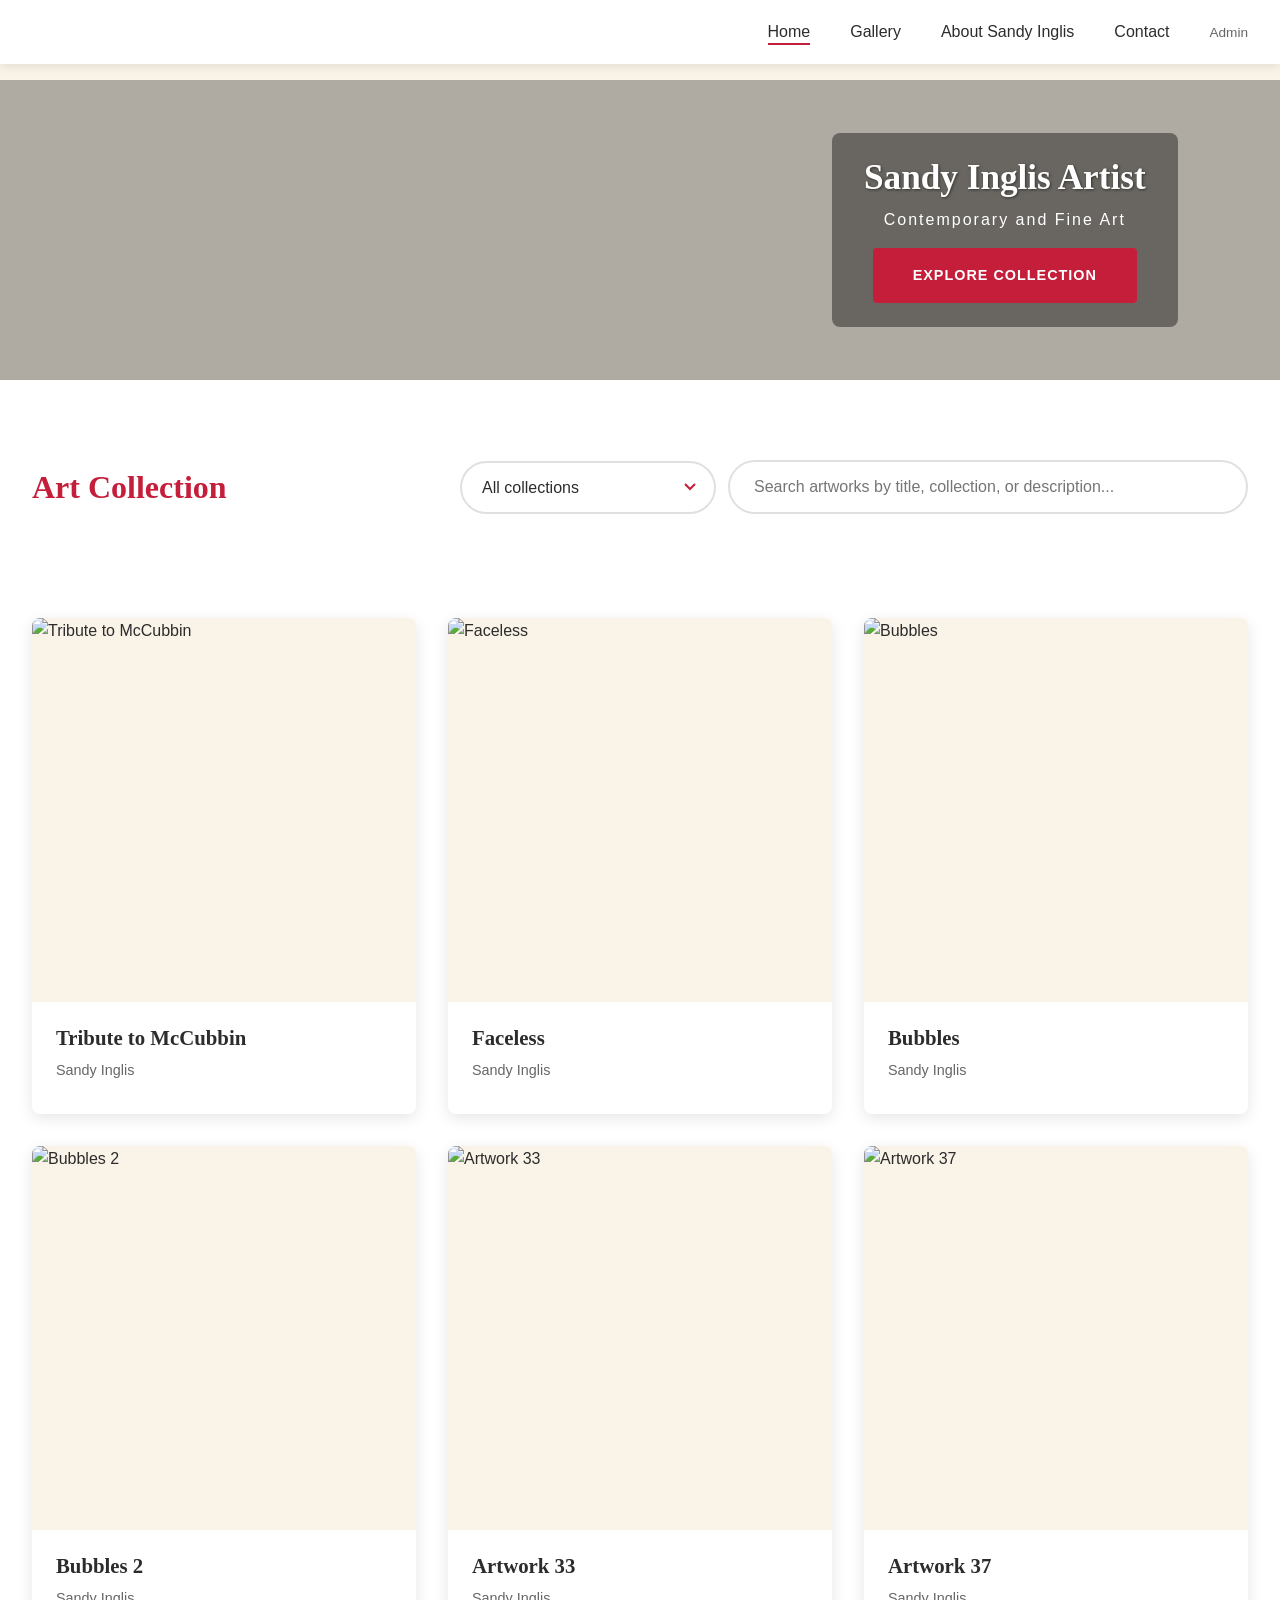
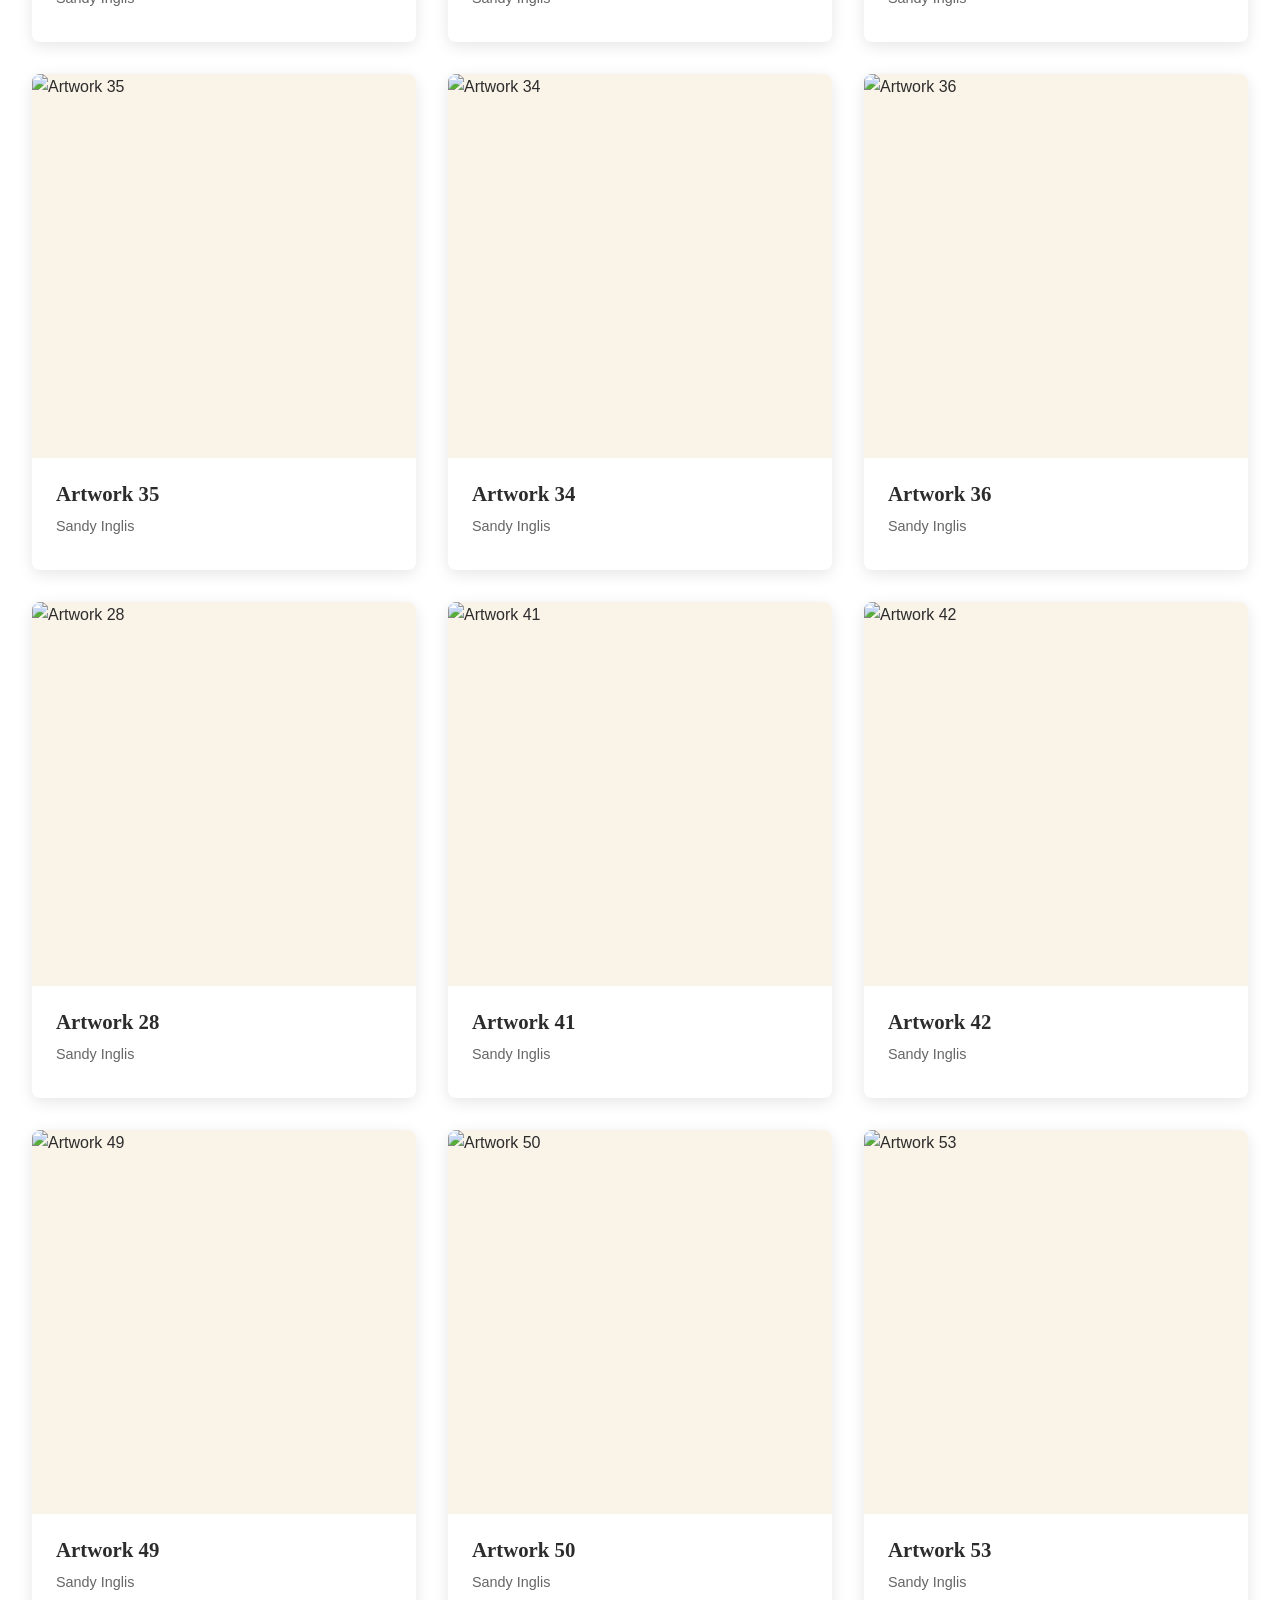
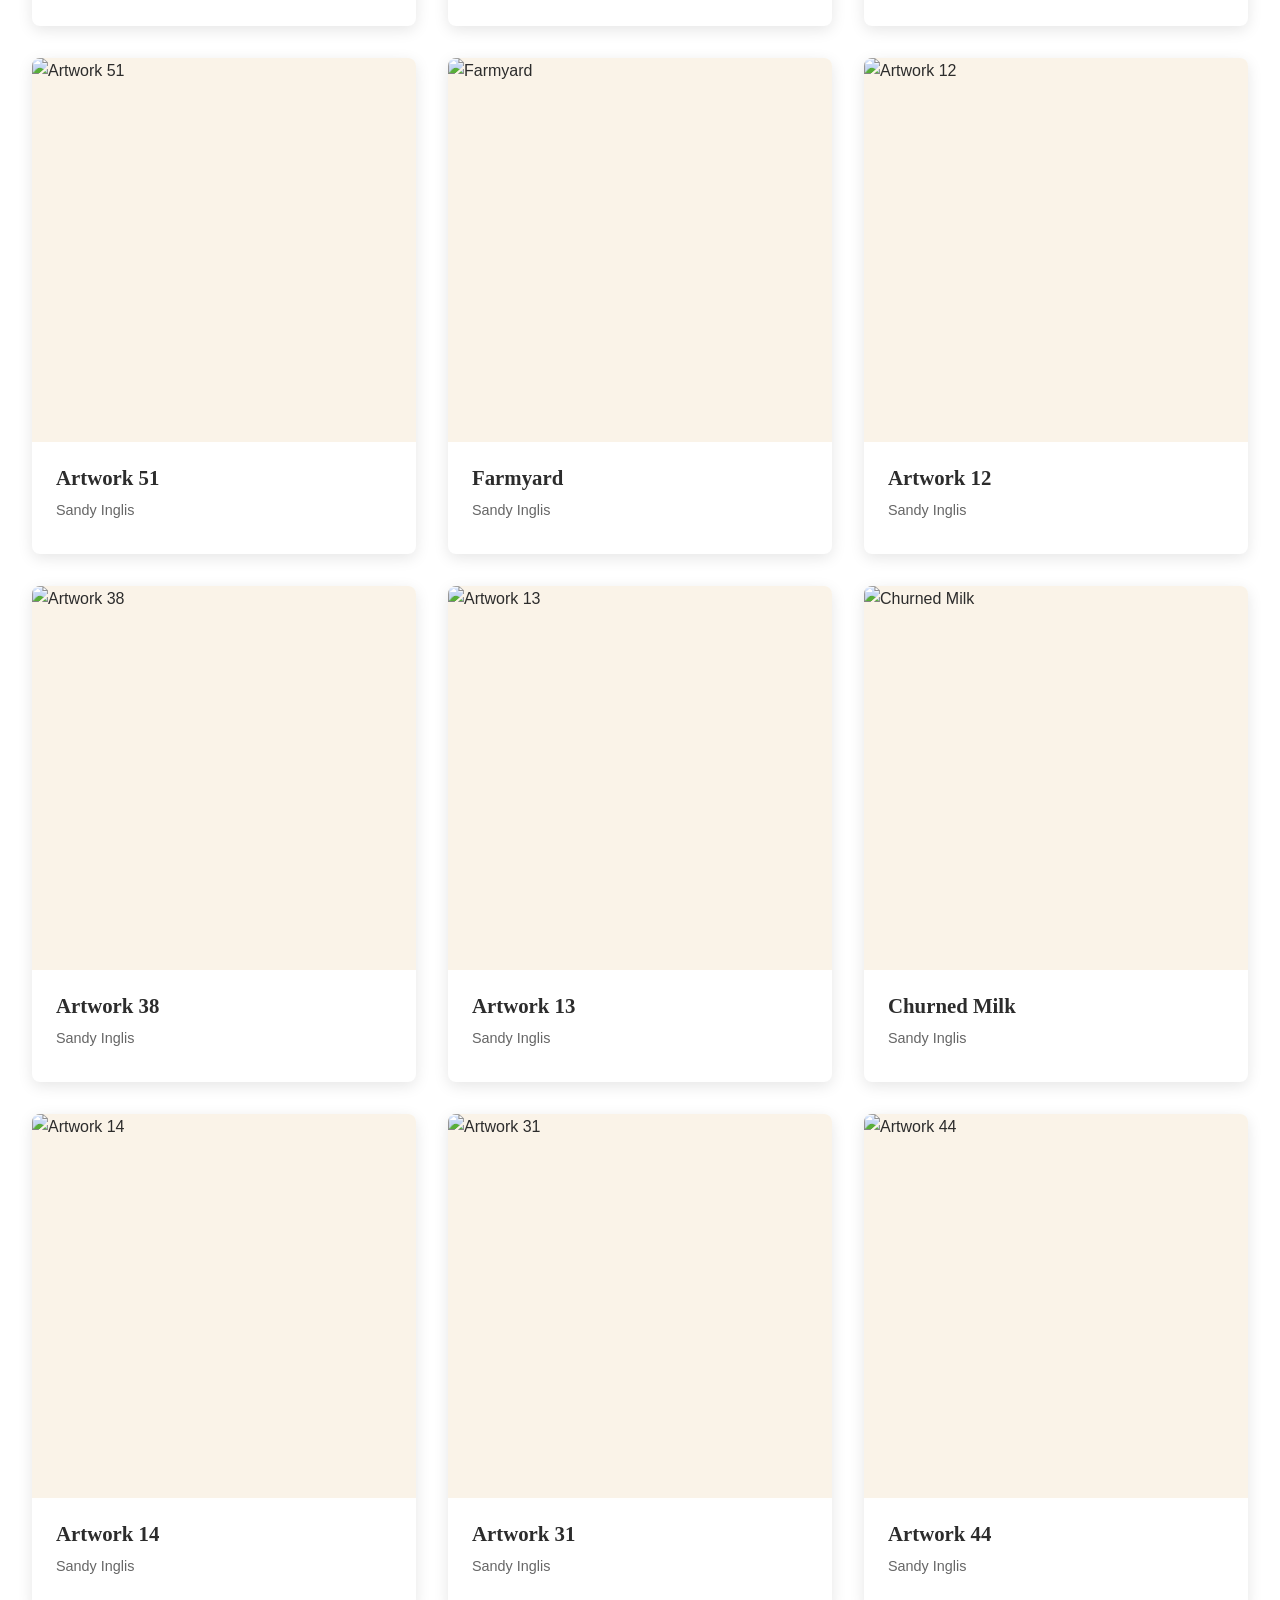
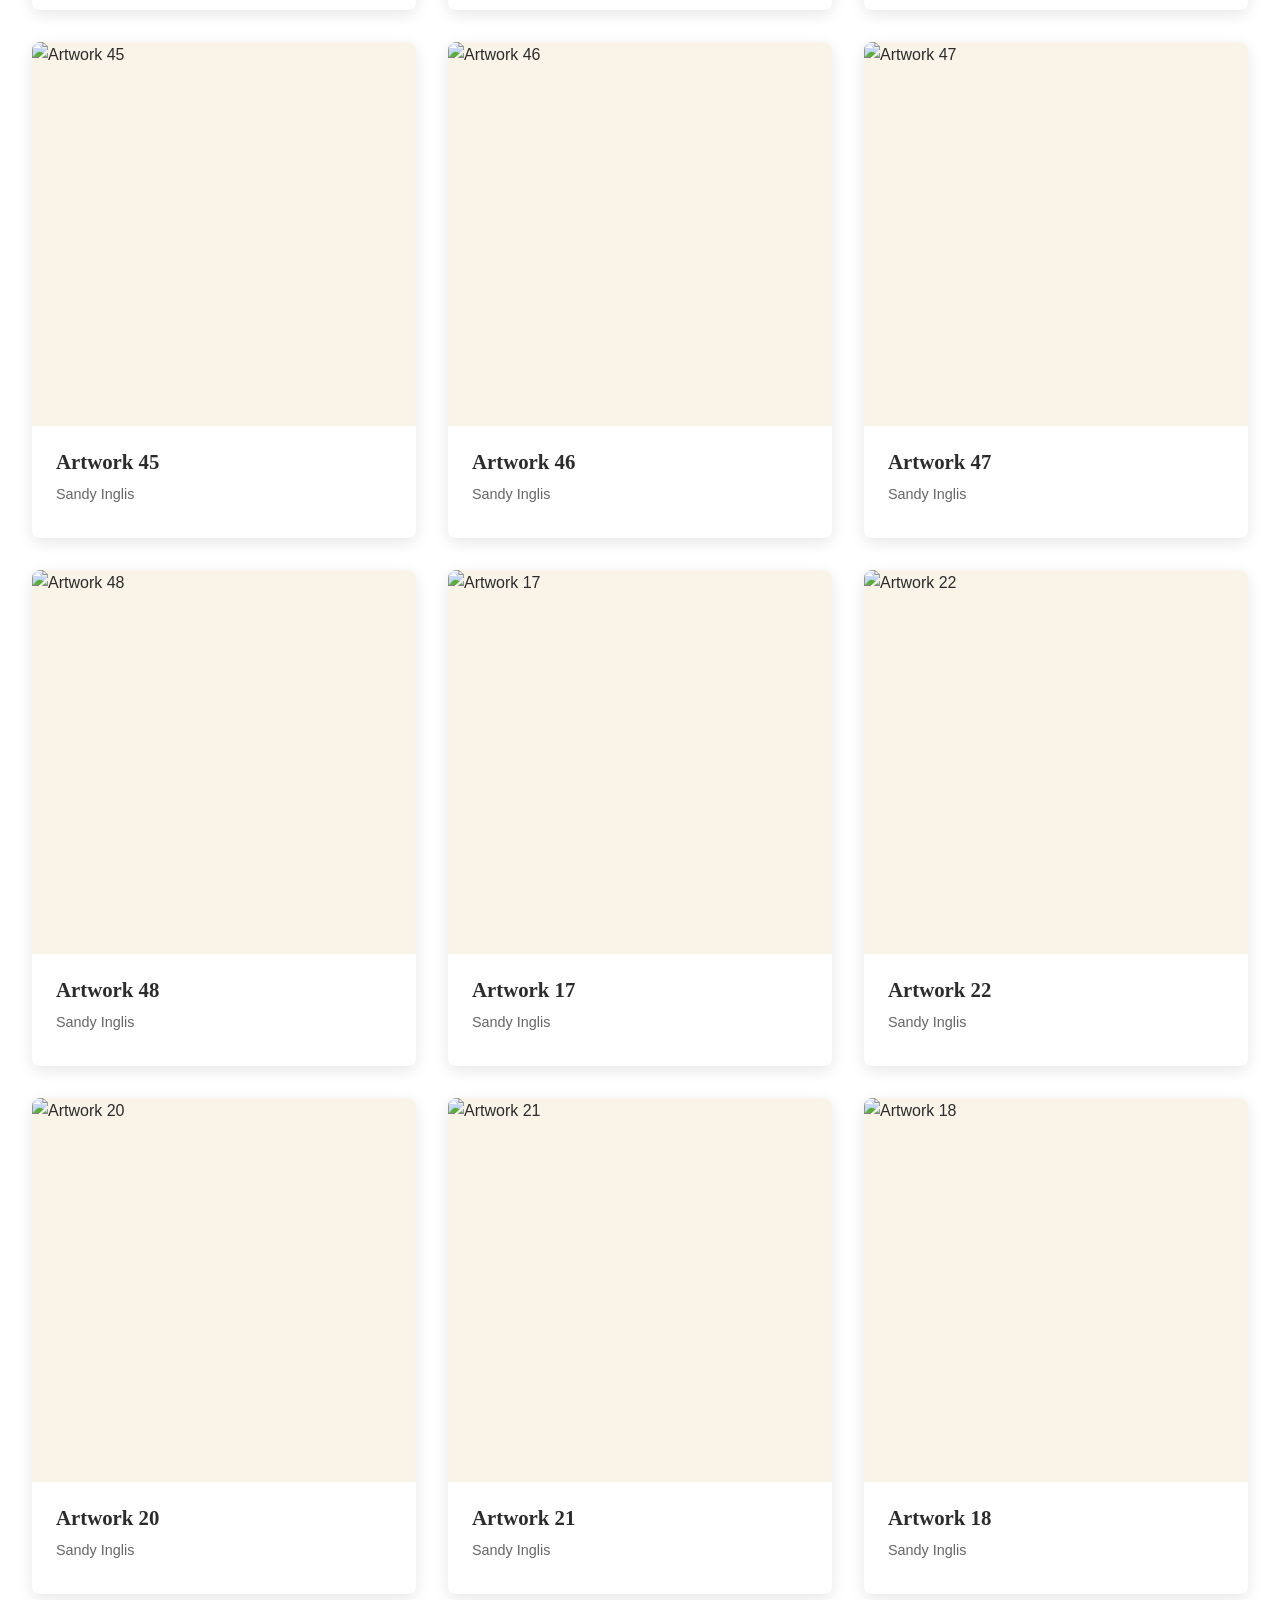
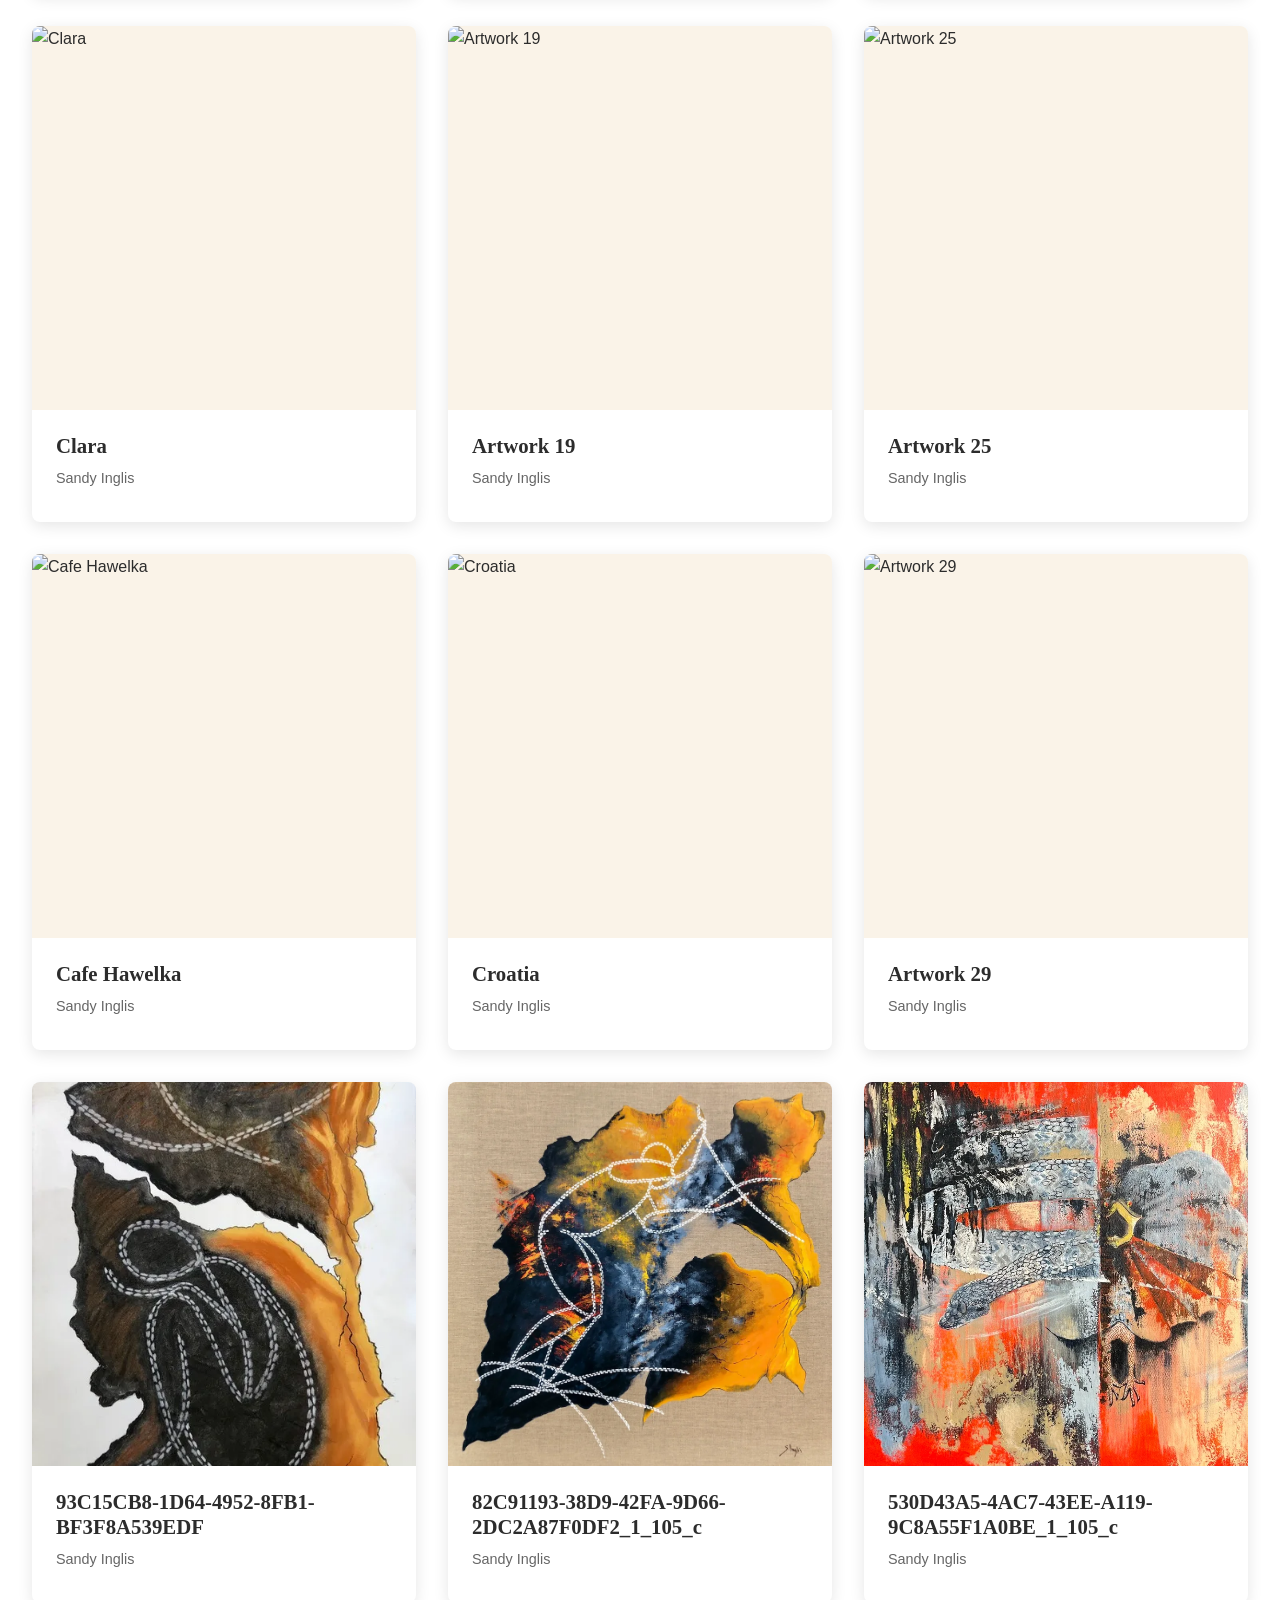
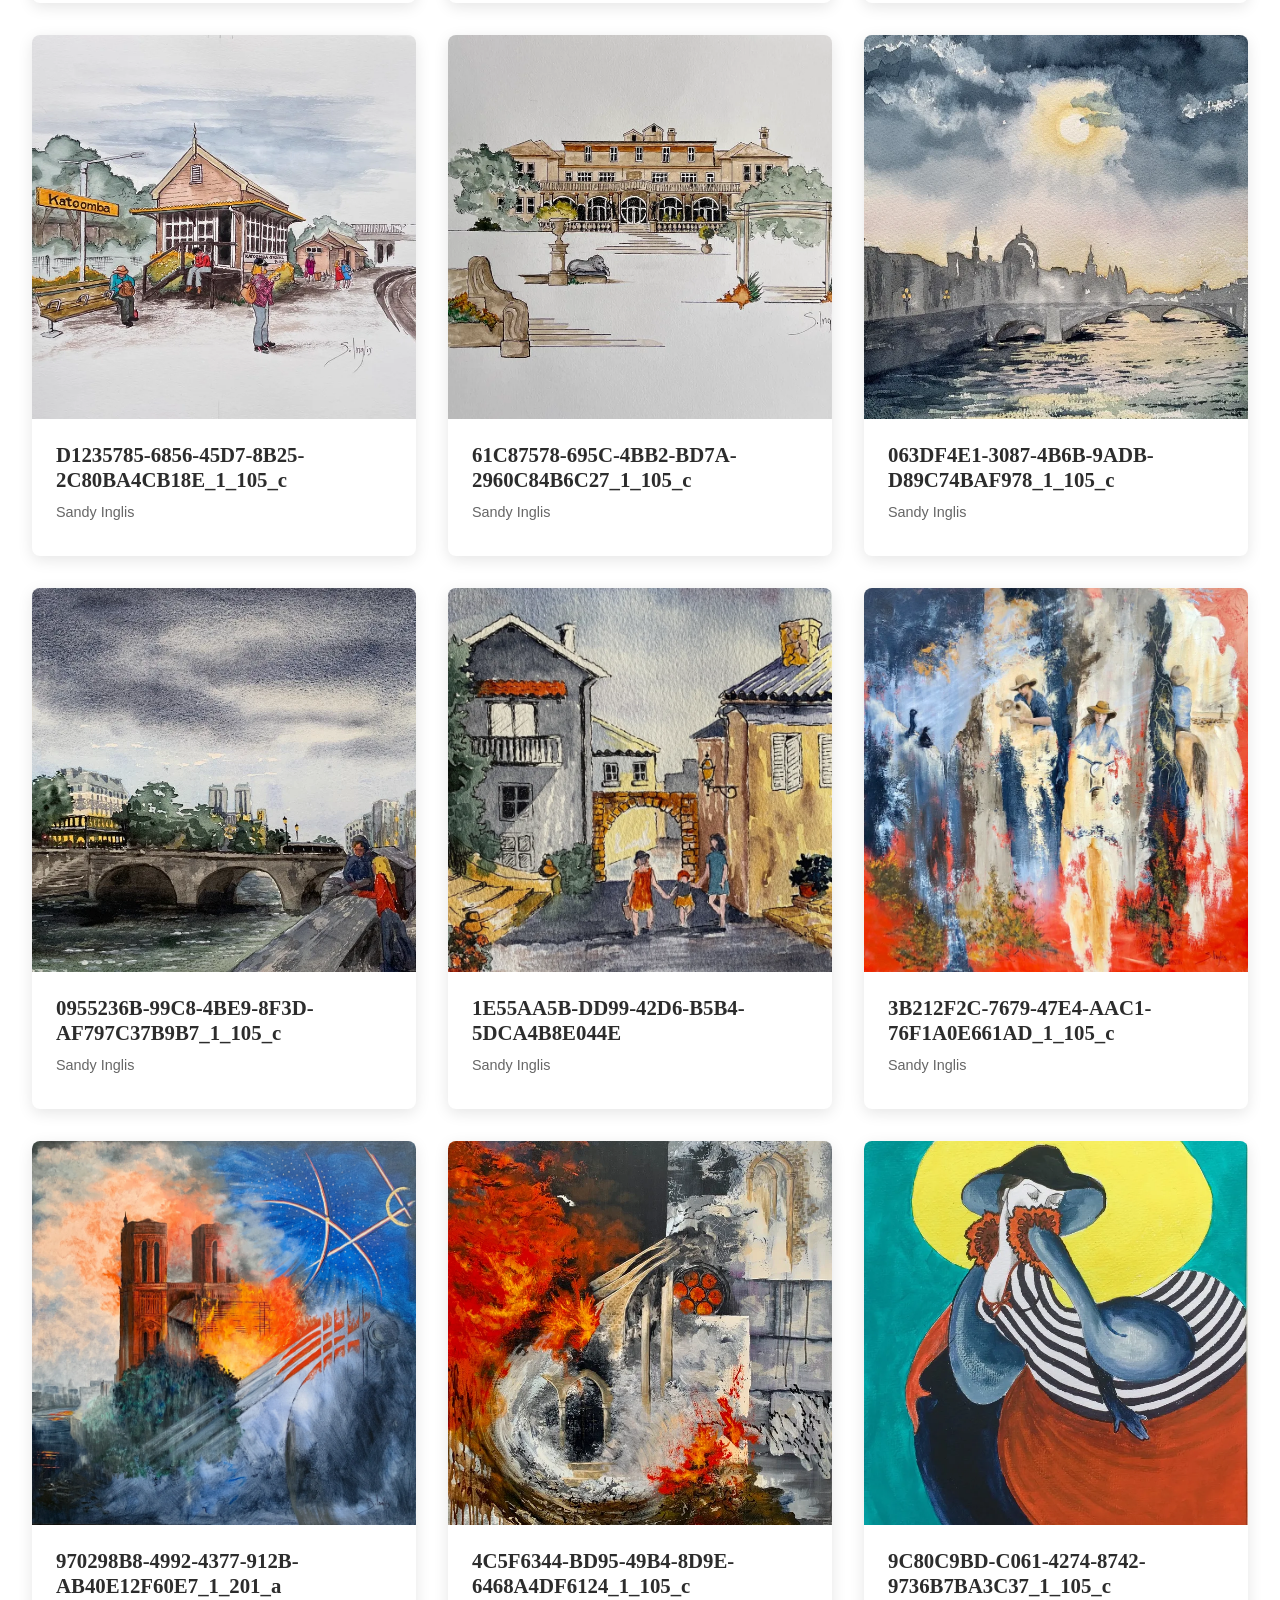
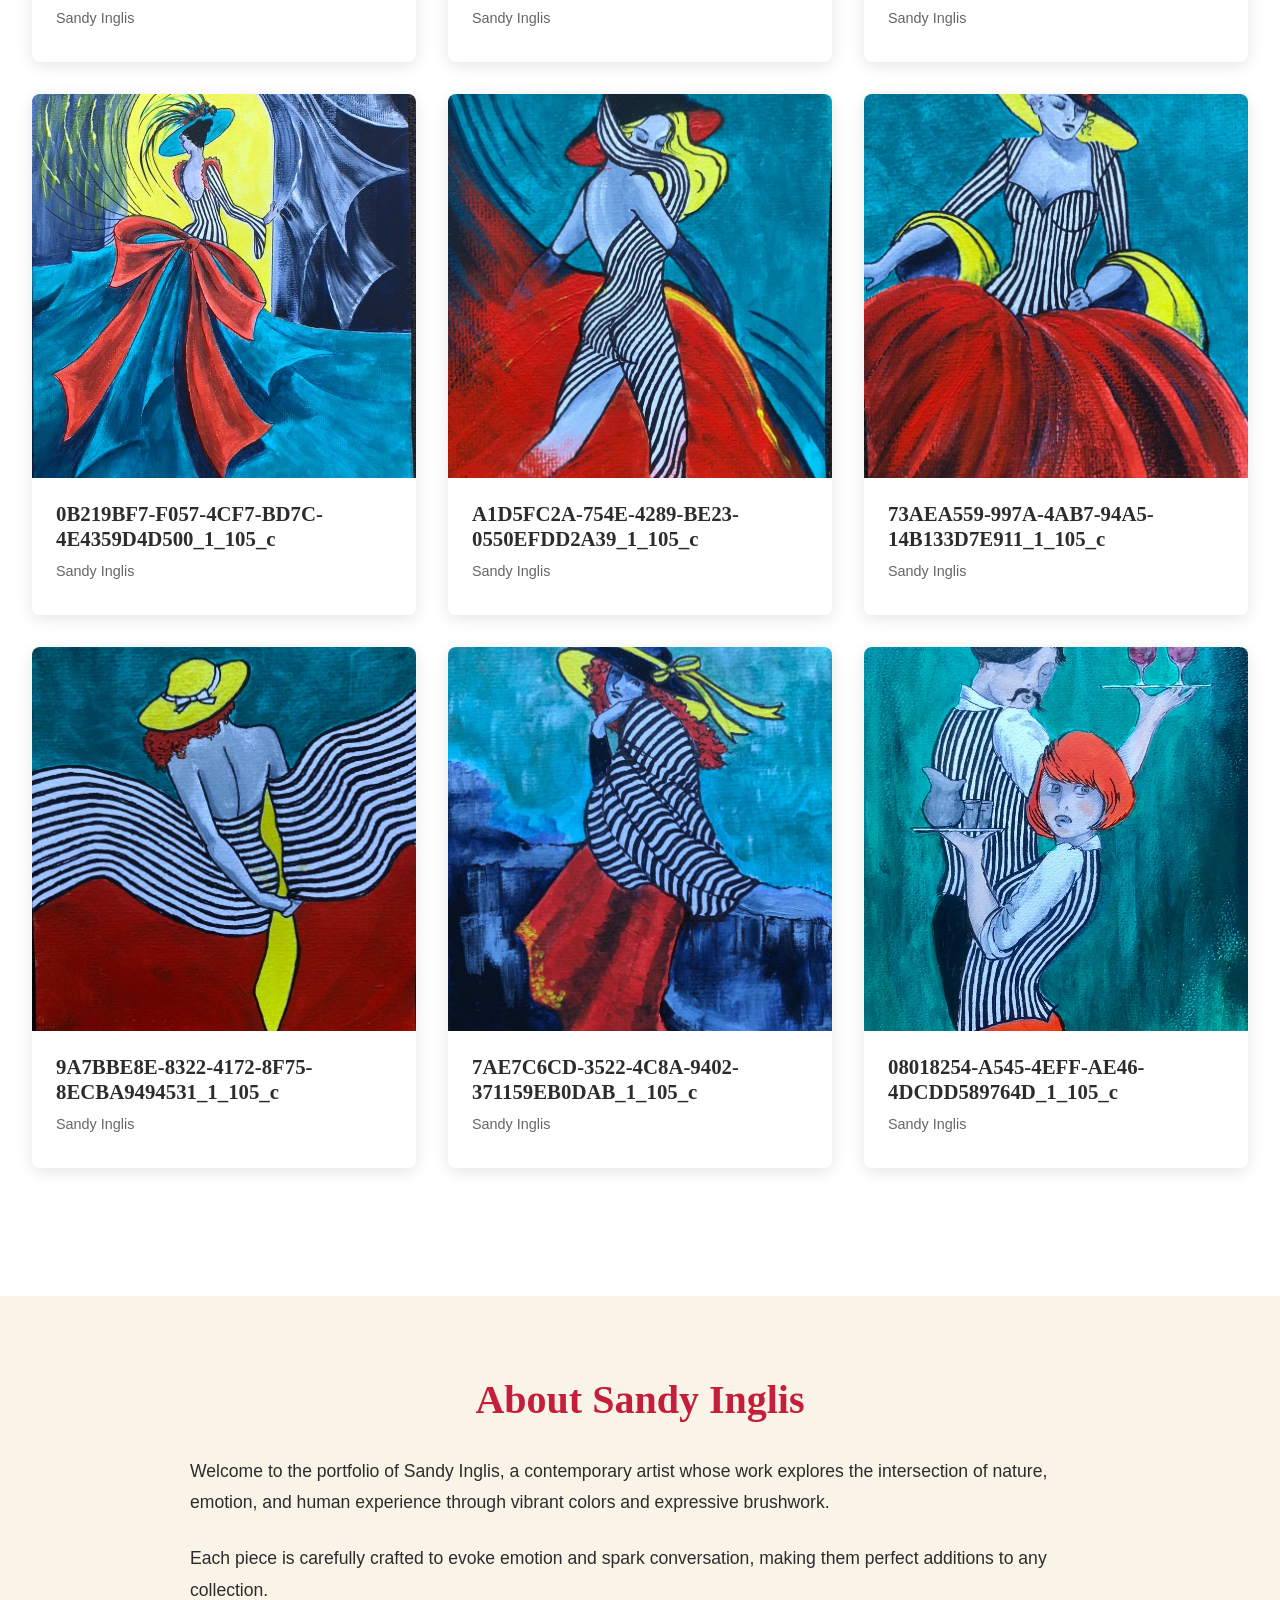
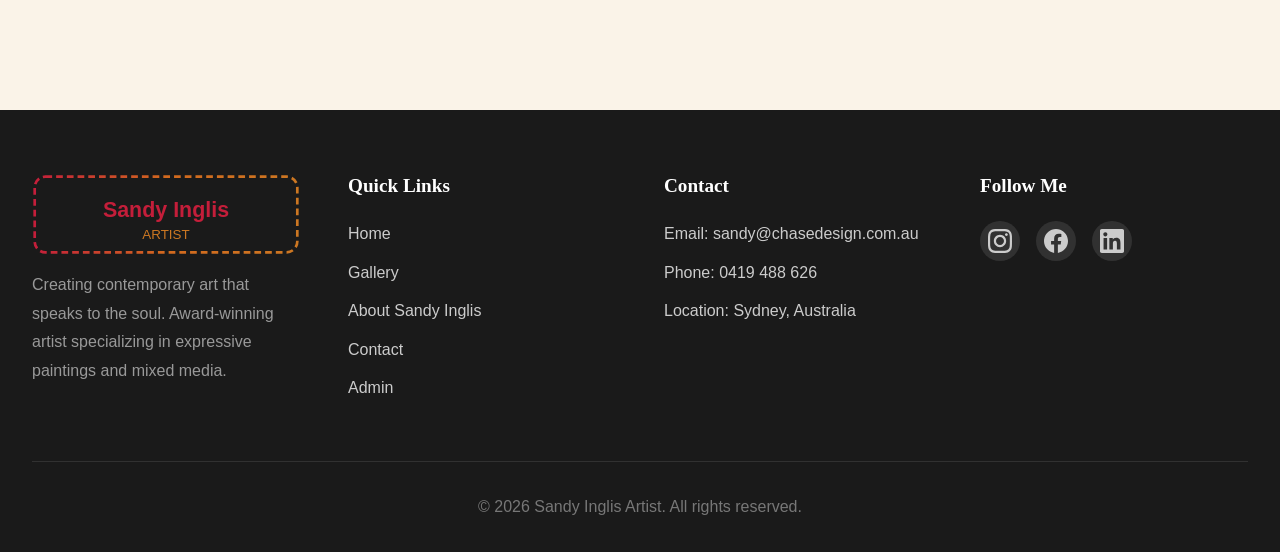
==== commit e508ad2f: "Add unsaved-changes prompt (admin) and collection dropdown (public) Admin: track any change (add, re" ====
--- a/index.html
+++ b/index.html
@@ -46,9 +46,15 @@
         <div class="container">
             <div class="filter-header">
                 <h2>Art Collection</h2>
-                <div class="search-bar">
-                    <label for="searchInput" class="sr-only">Search artworks</label>
-                    <input type="text" id="searchInput" aria-label="Search artworks" placeholder="Search artworks by title, collection, or description...">
+                <div class="filter-tools">
+                    <label for="collectionFilter" class="sr-only">Filter by collection</label>
+                    <select id="collectionFilter" class="collection-select" aria-label="Filter by collection">
+                        <option value="all">All collections</option>
+                    </select>
+                    <div class="search-bar">
+                        <label for="searchInput" class="sr-only">Search artworks</label>
+                        <input type="text" id="searchInput" aria-label="Search artworks" placeholder="Search artworks by title, collection, or description...">
+                    </div>
                 </div>
             </div>
         </div>
--- a/css/styles.css
+++ b/css/styles.css
@@ -307,6 +307,50 @@
     max-width: 520px;
     width: 100%;
     margin: 0;
+}
+
+/* Collection dropdown + search grouped on the right */
+.filter-tools {
+    display: flex;
+    align-items: center;
+    gap: 0.75rem;
+    flex-wrap: wrap;
+    flex: 1 1 420px;
+    justify-content: flex-end;
+}
+
+.filter-tools .search-bar {
+    flex: 1 1 260px;
+    max-width: 520px;
+    width: auto;
+}
+
+.collection-select {
+    padding: 1rem 2.5rem 1rem 1.25rem;
+    border: 2px solid var(--border-color);
+    border-radius: 50px;
+    font-size: 1rem;
+    font-family: inherit;
+    color: var(--text-dark);
+    background-color: var(--white);
+    cursor: pointer;
+    /* custom chevron so it matches the rounded input */
+    appearance: none;
+    -webkit-appearance: none;
+    background-image: url("data:image/svg+xml,%3Csvg xmlns='http://www.w3.org/2000/svg' width='12' height='8' viewBox='0 0 12 8' fill='none' stroke='%23c41e3a' stroke-width='2'%3E%3Cpath d='M1 1l5 5 5-5'/%3E%3C/svg%3E");
+    background-repeat: no-repeat;
+    background-position: right 1.1rem center;
+    max-width: 260px;
+}
+
+.collection-select:focus {
+    outline: none;
+    border-color: var(--primary-red);
+}
+
+@media (max-width: 600px) {
+    .filter-tools { justify-content: stretch; }
+    .collection-select { max-width: none; width: 100%; }
 }
 
 .filter-controls {
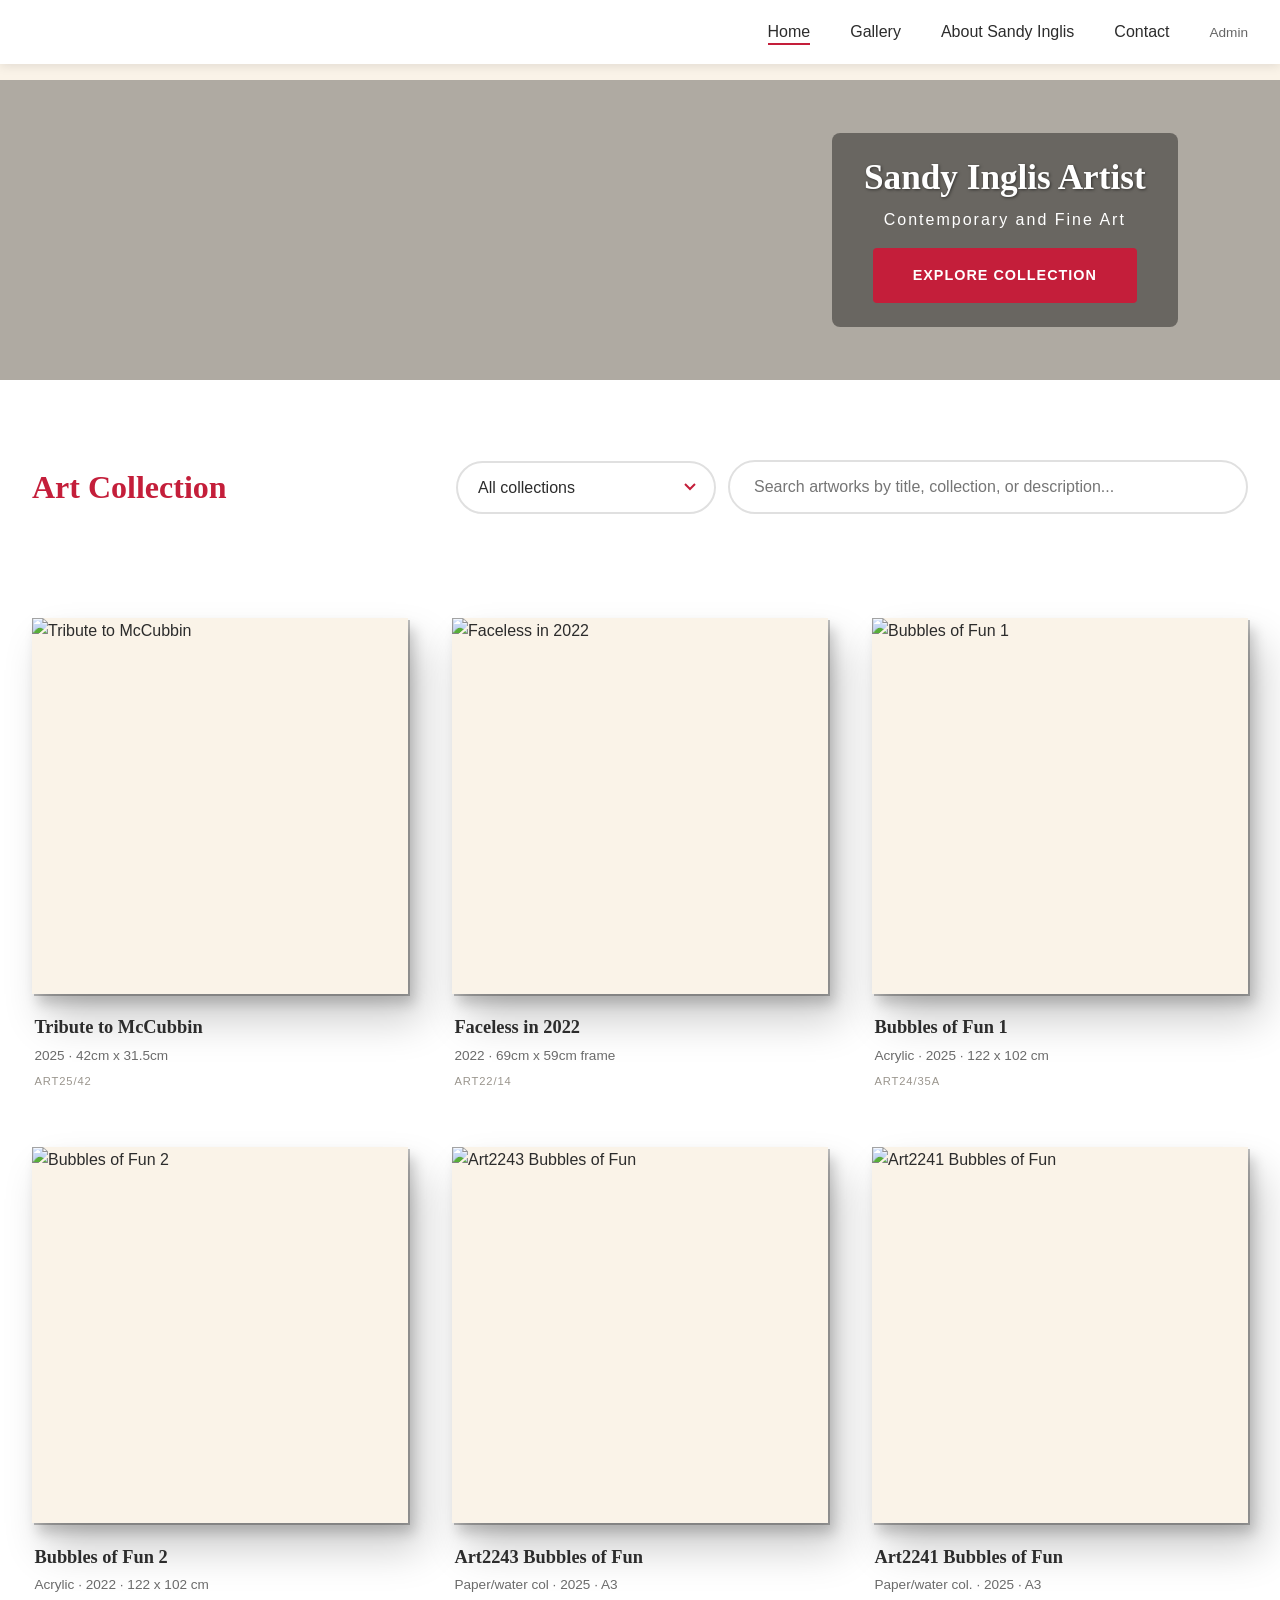
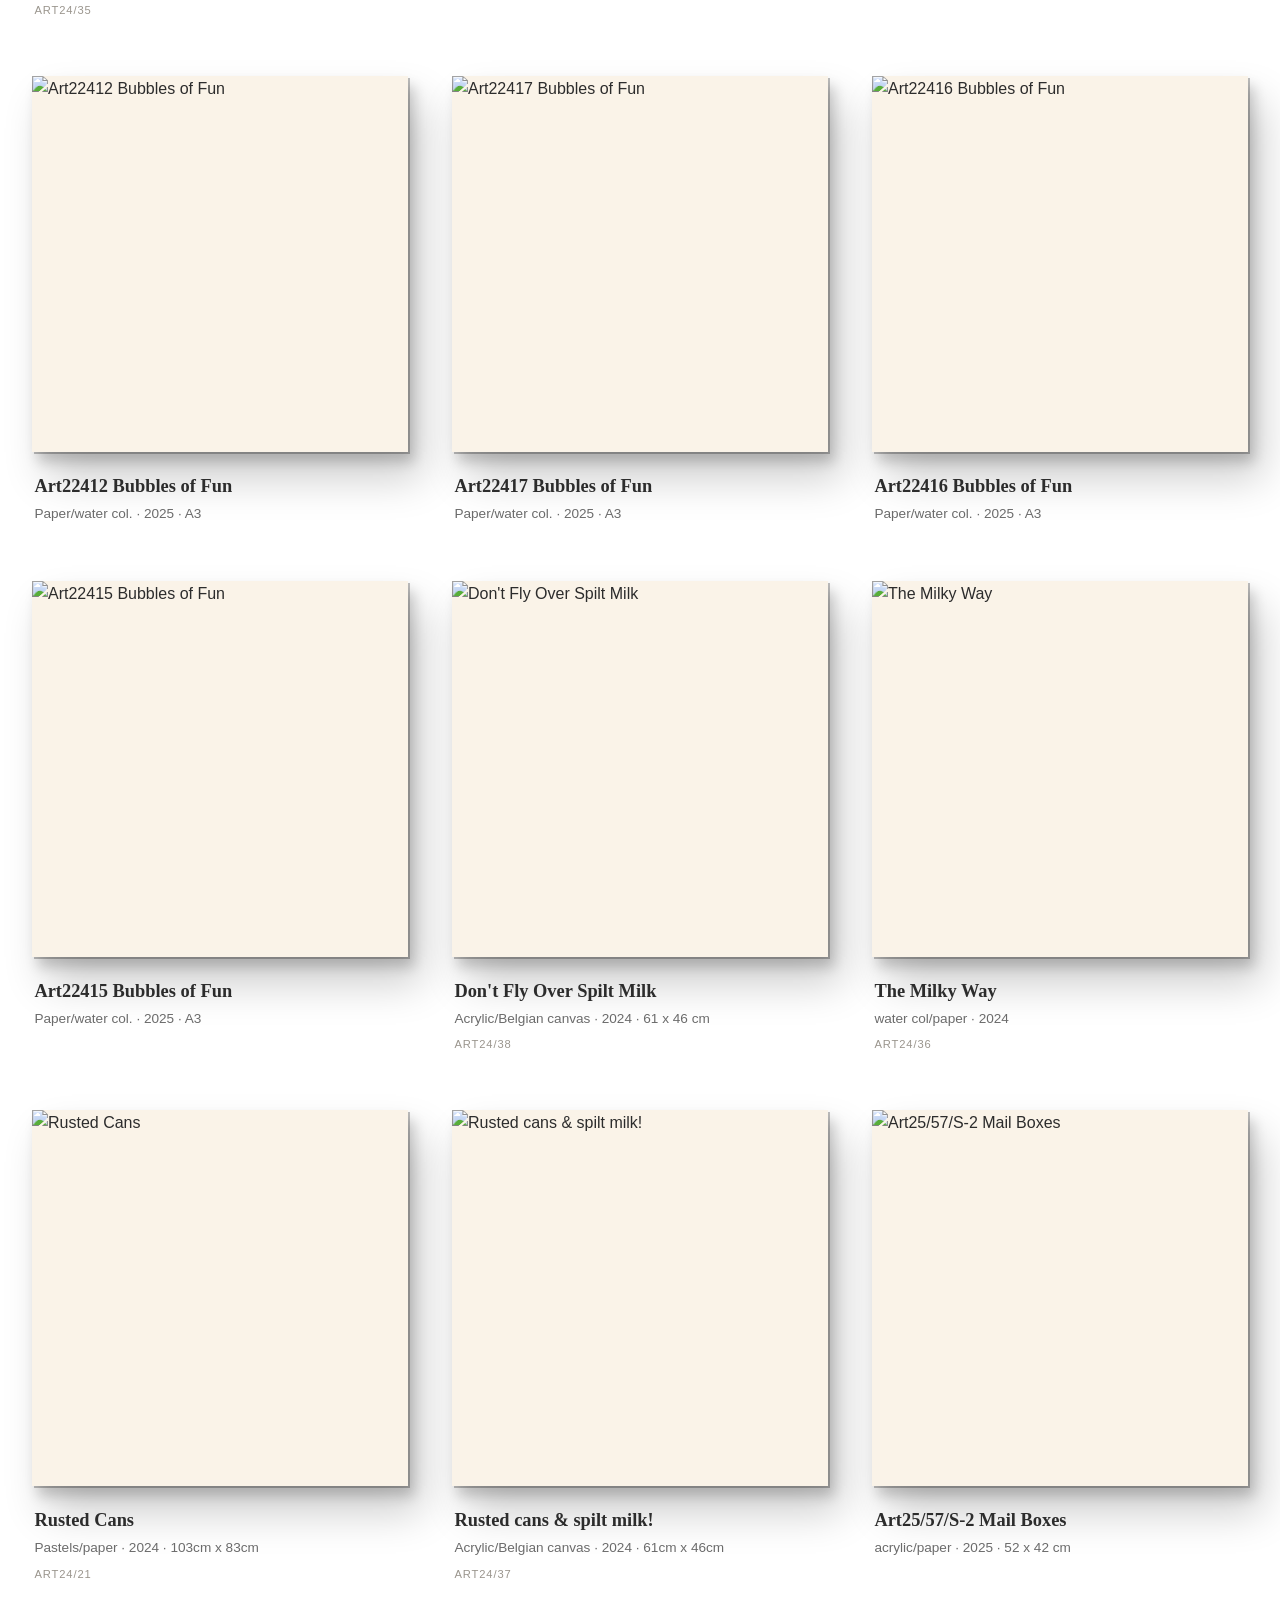
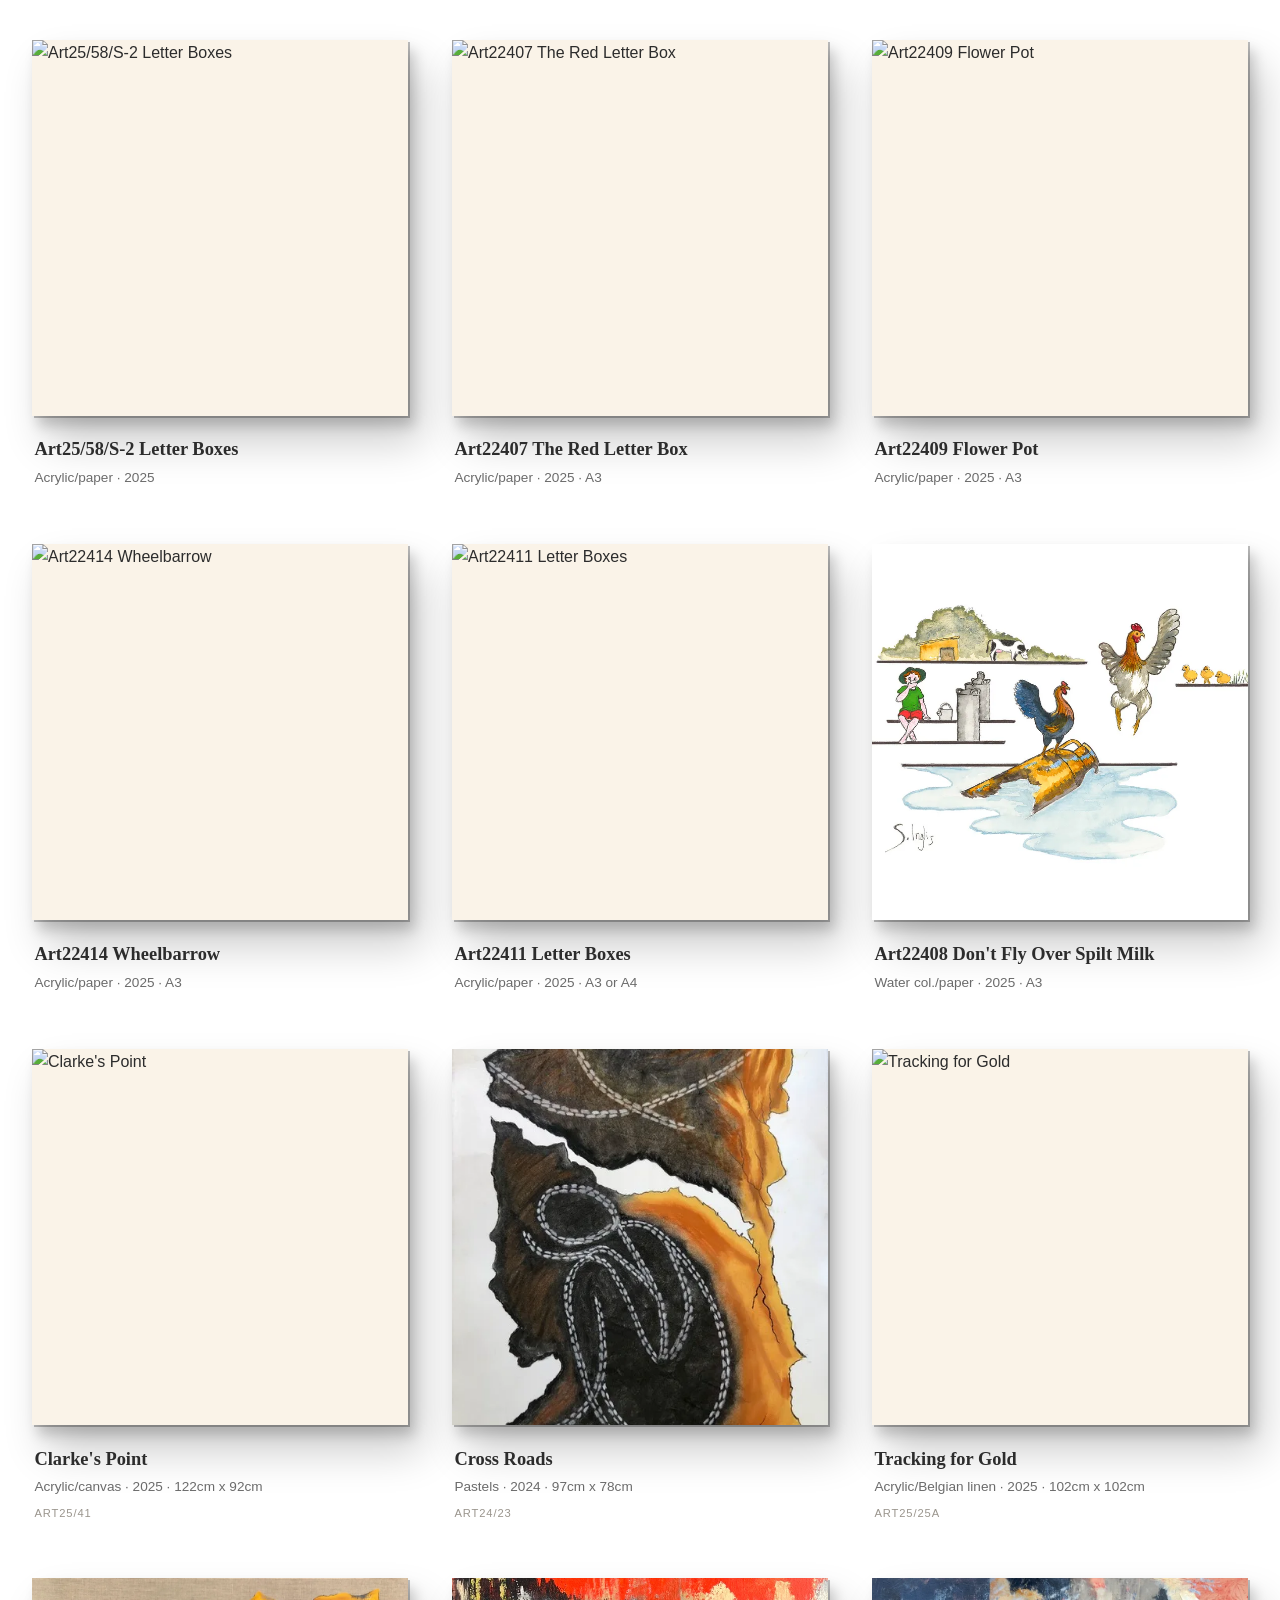
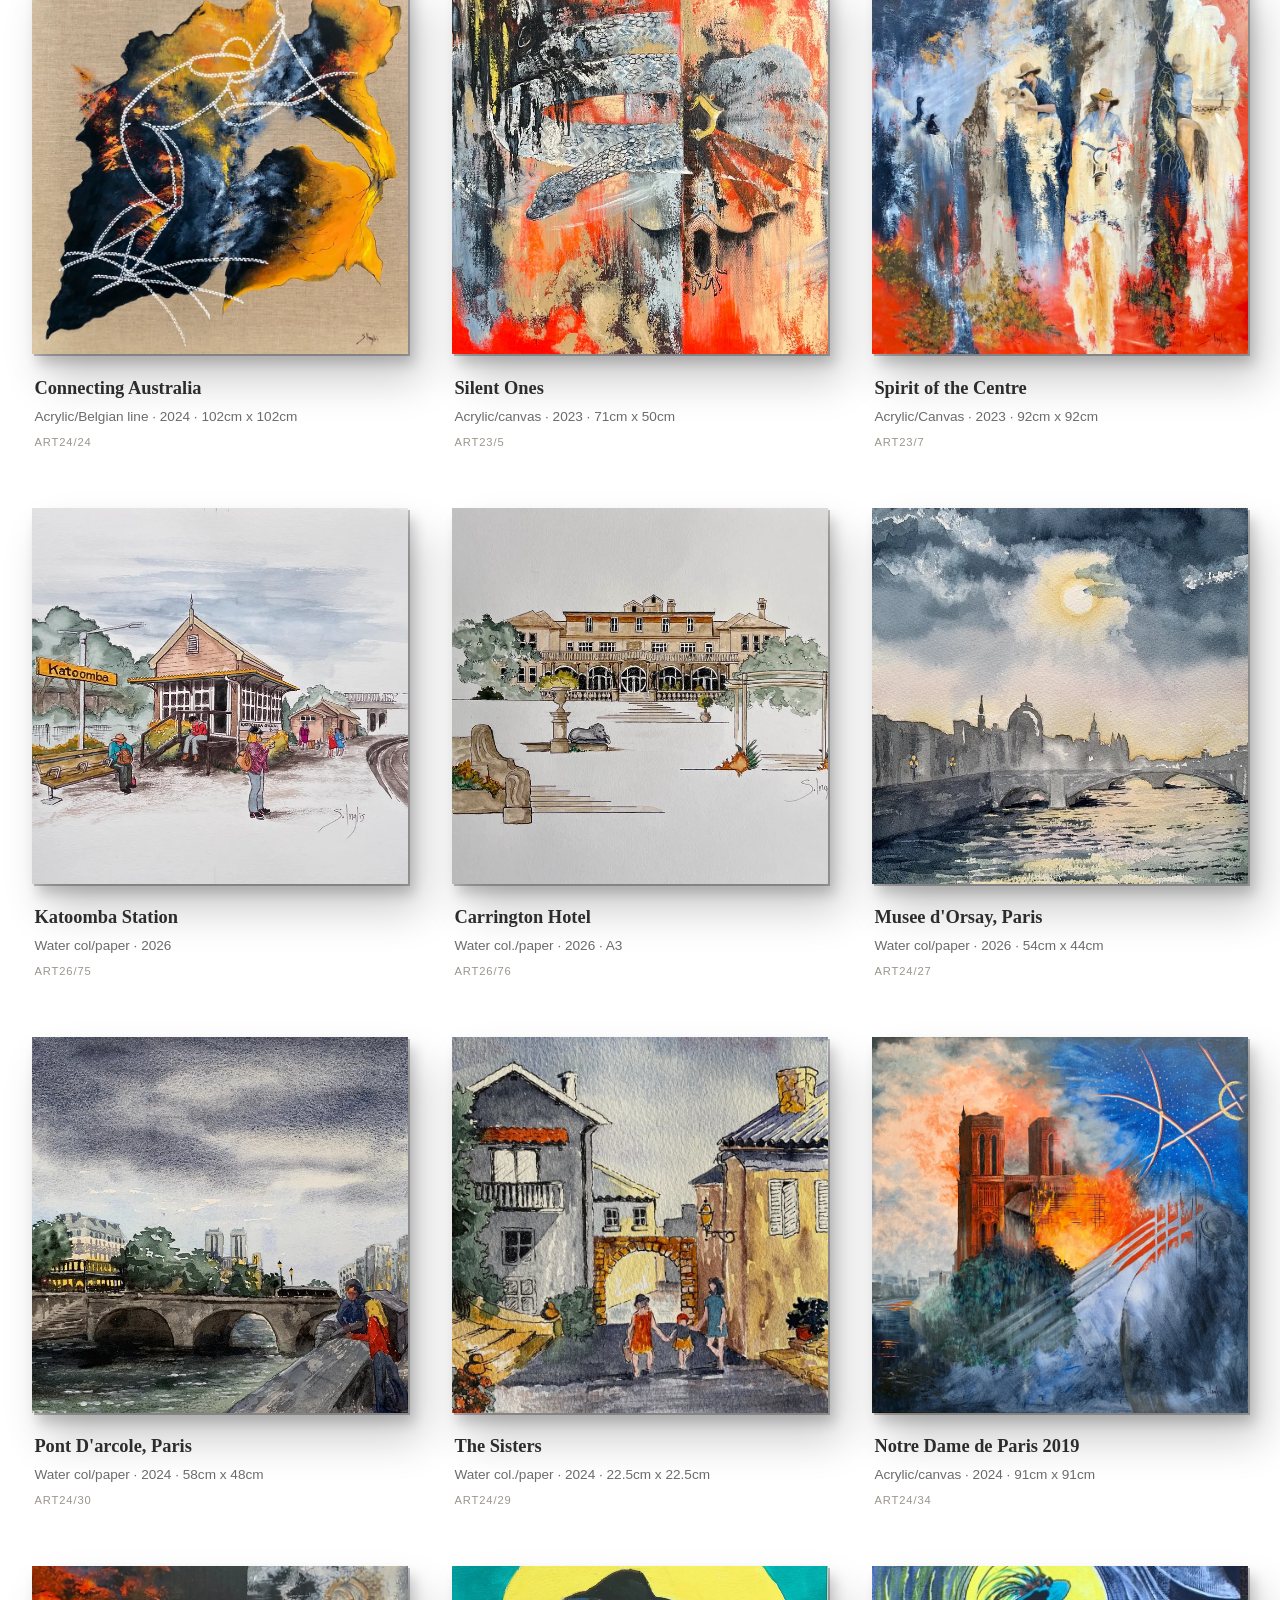
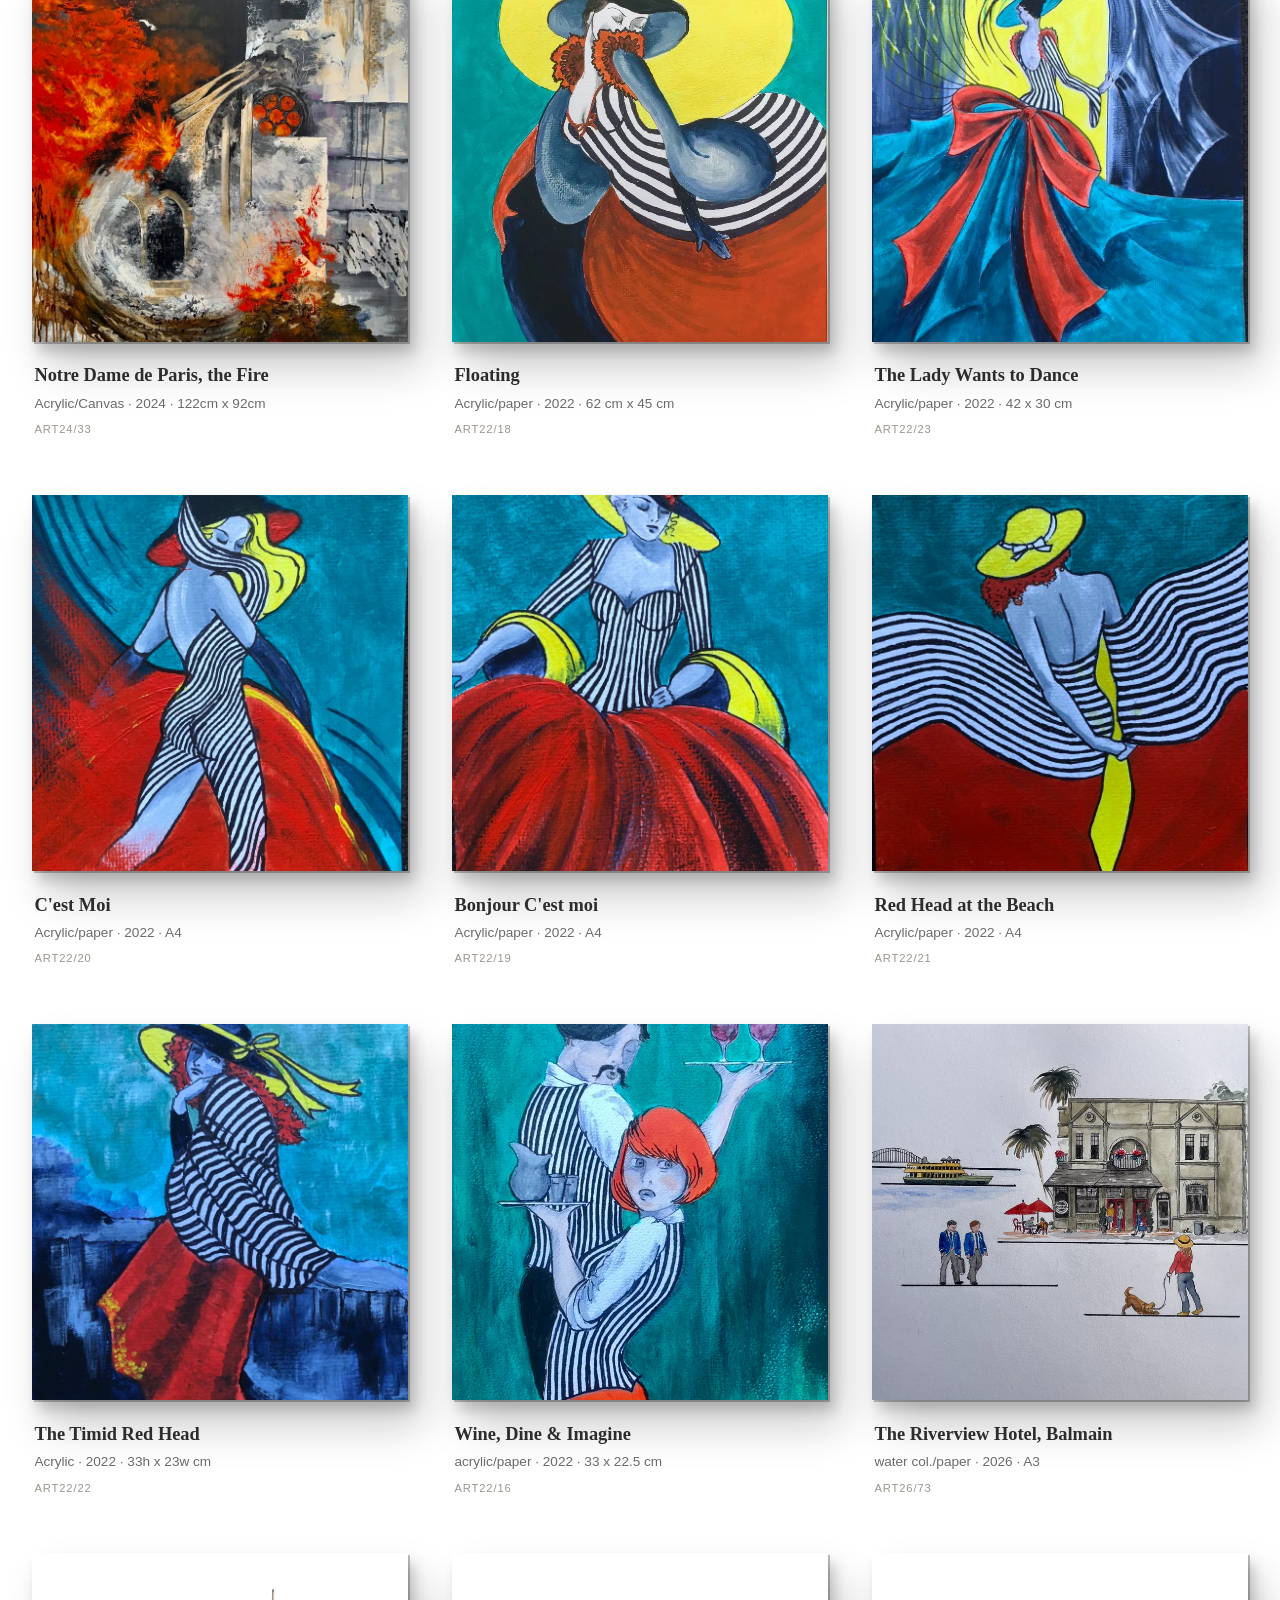
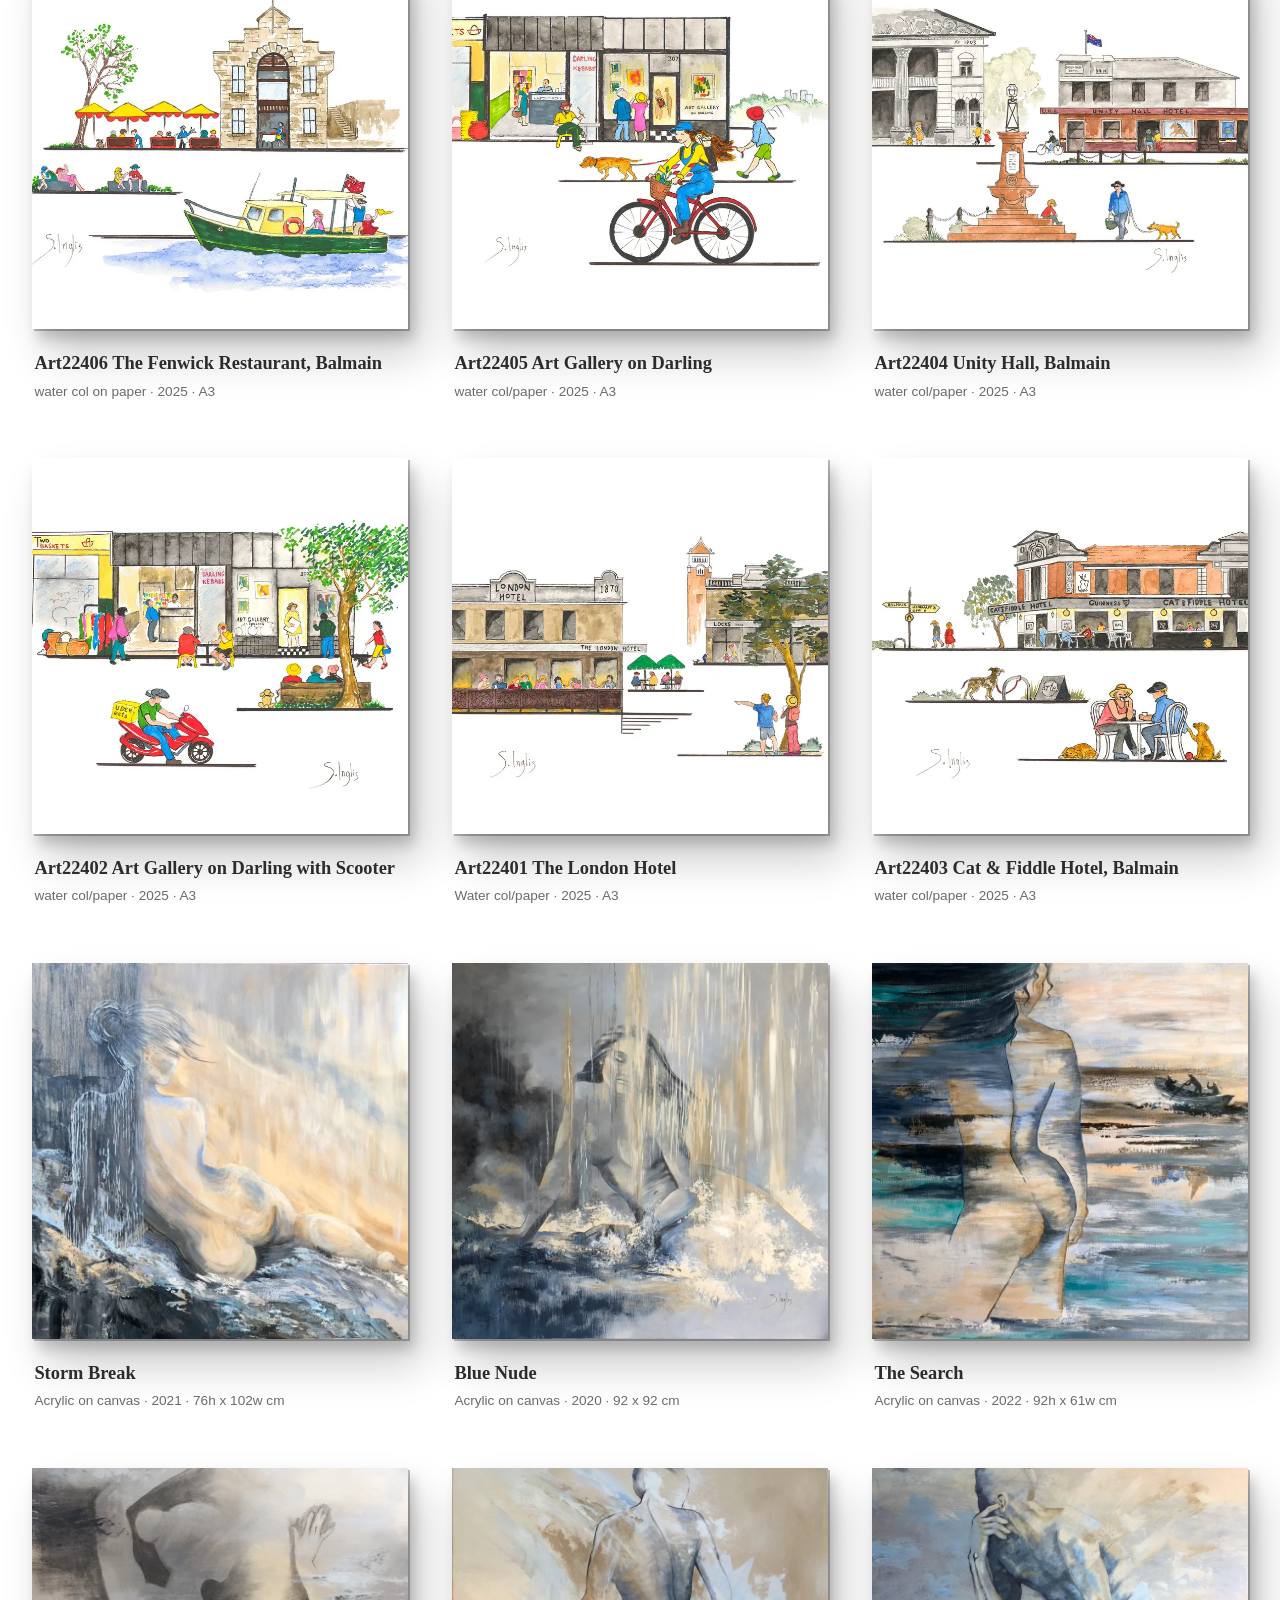
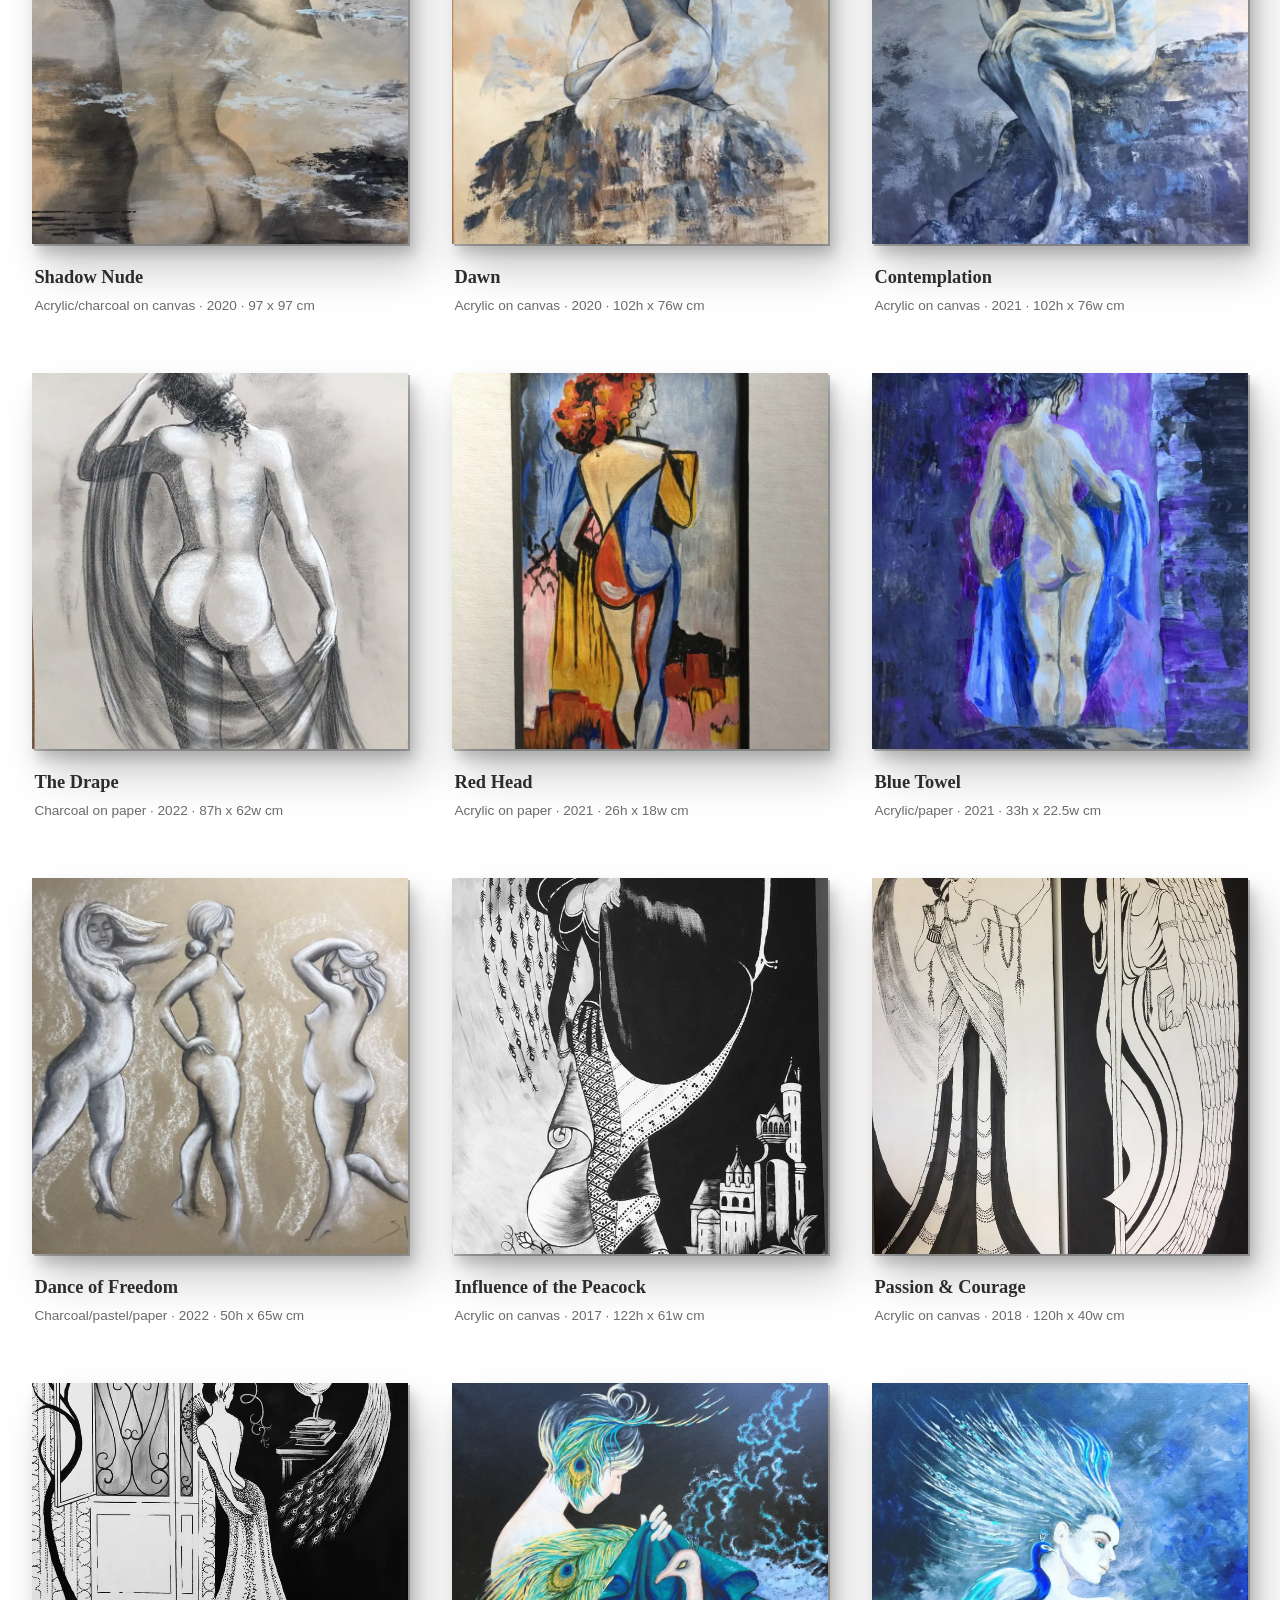
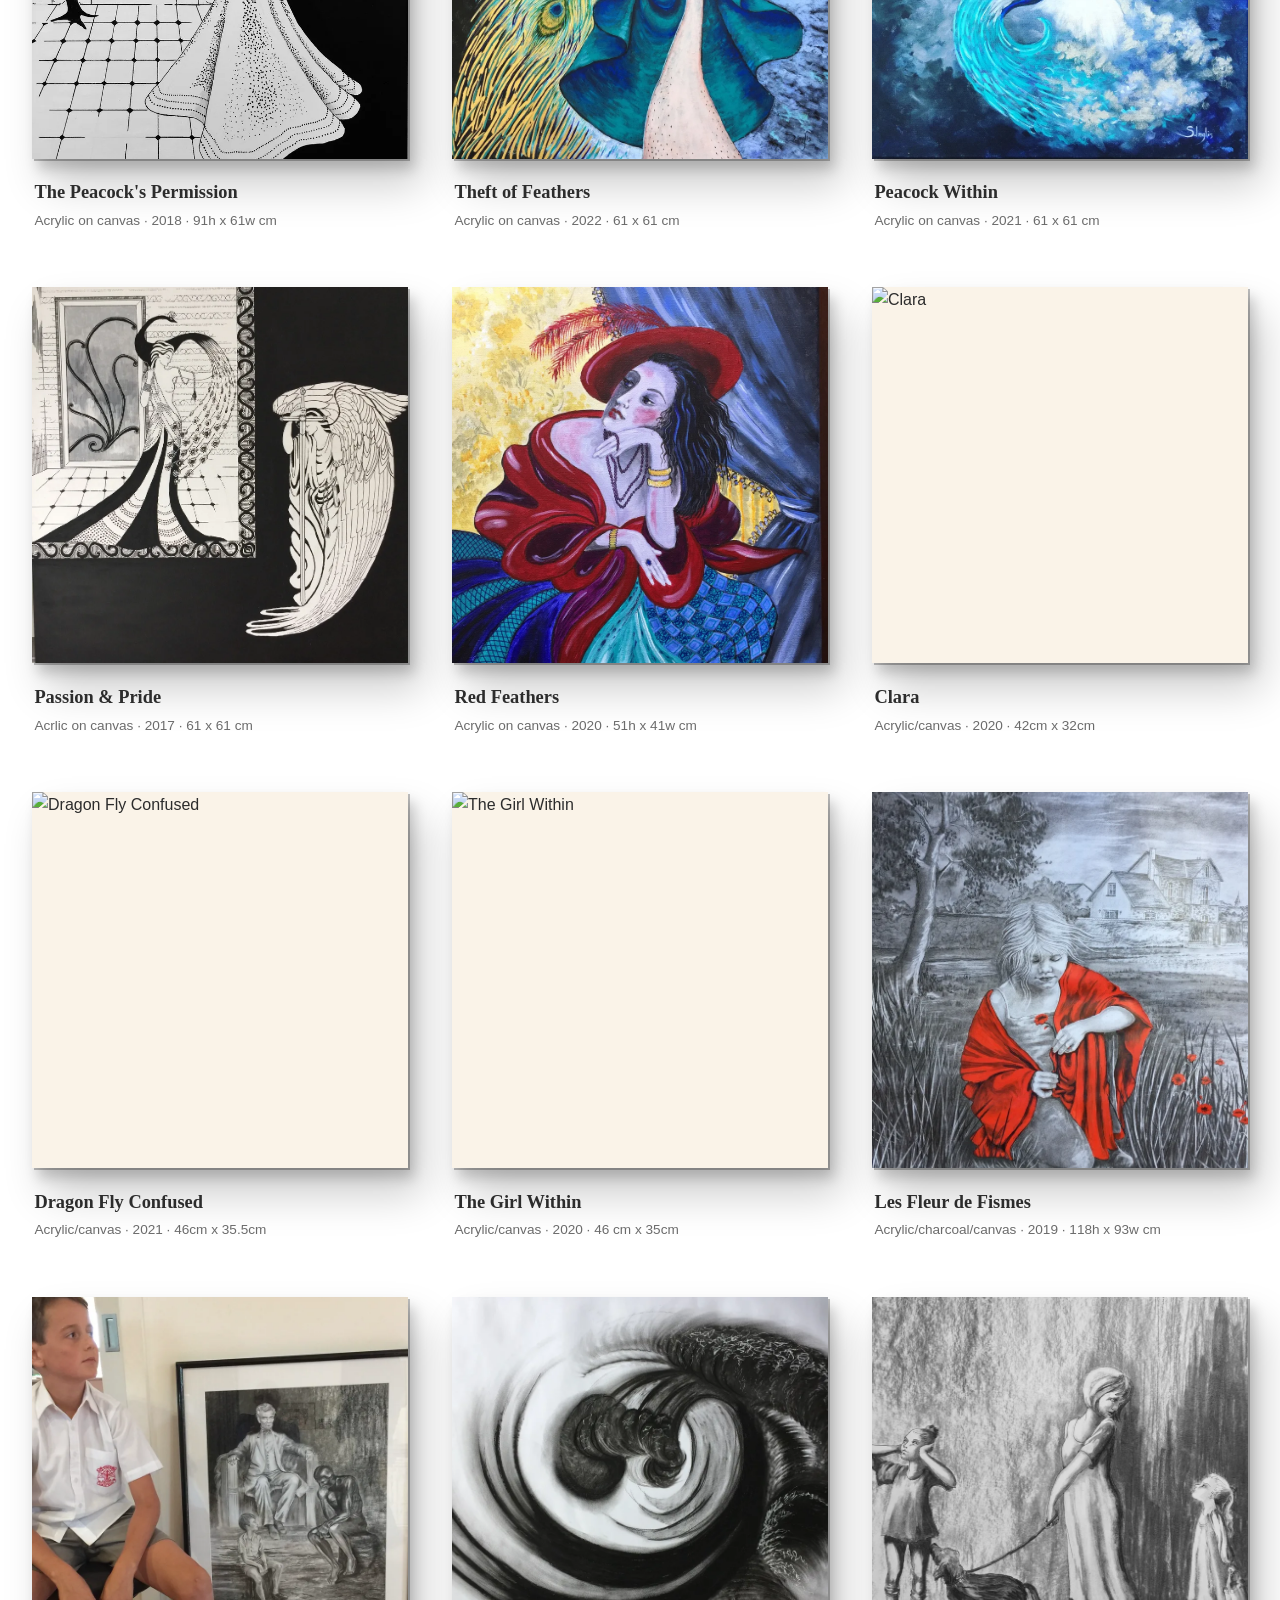
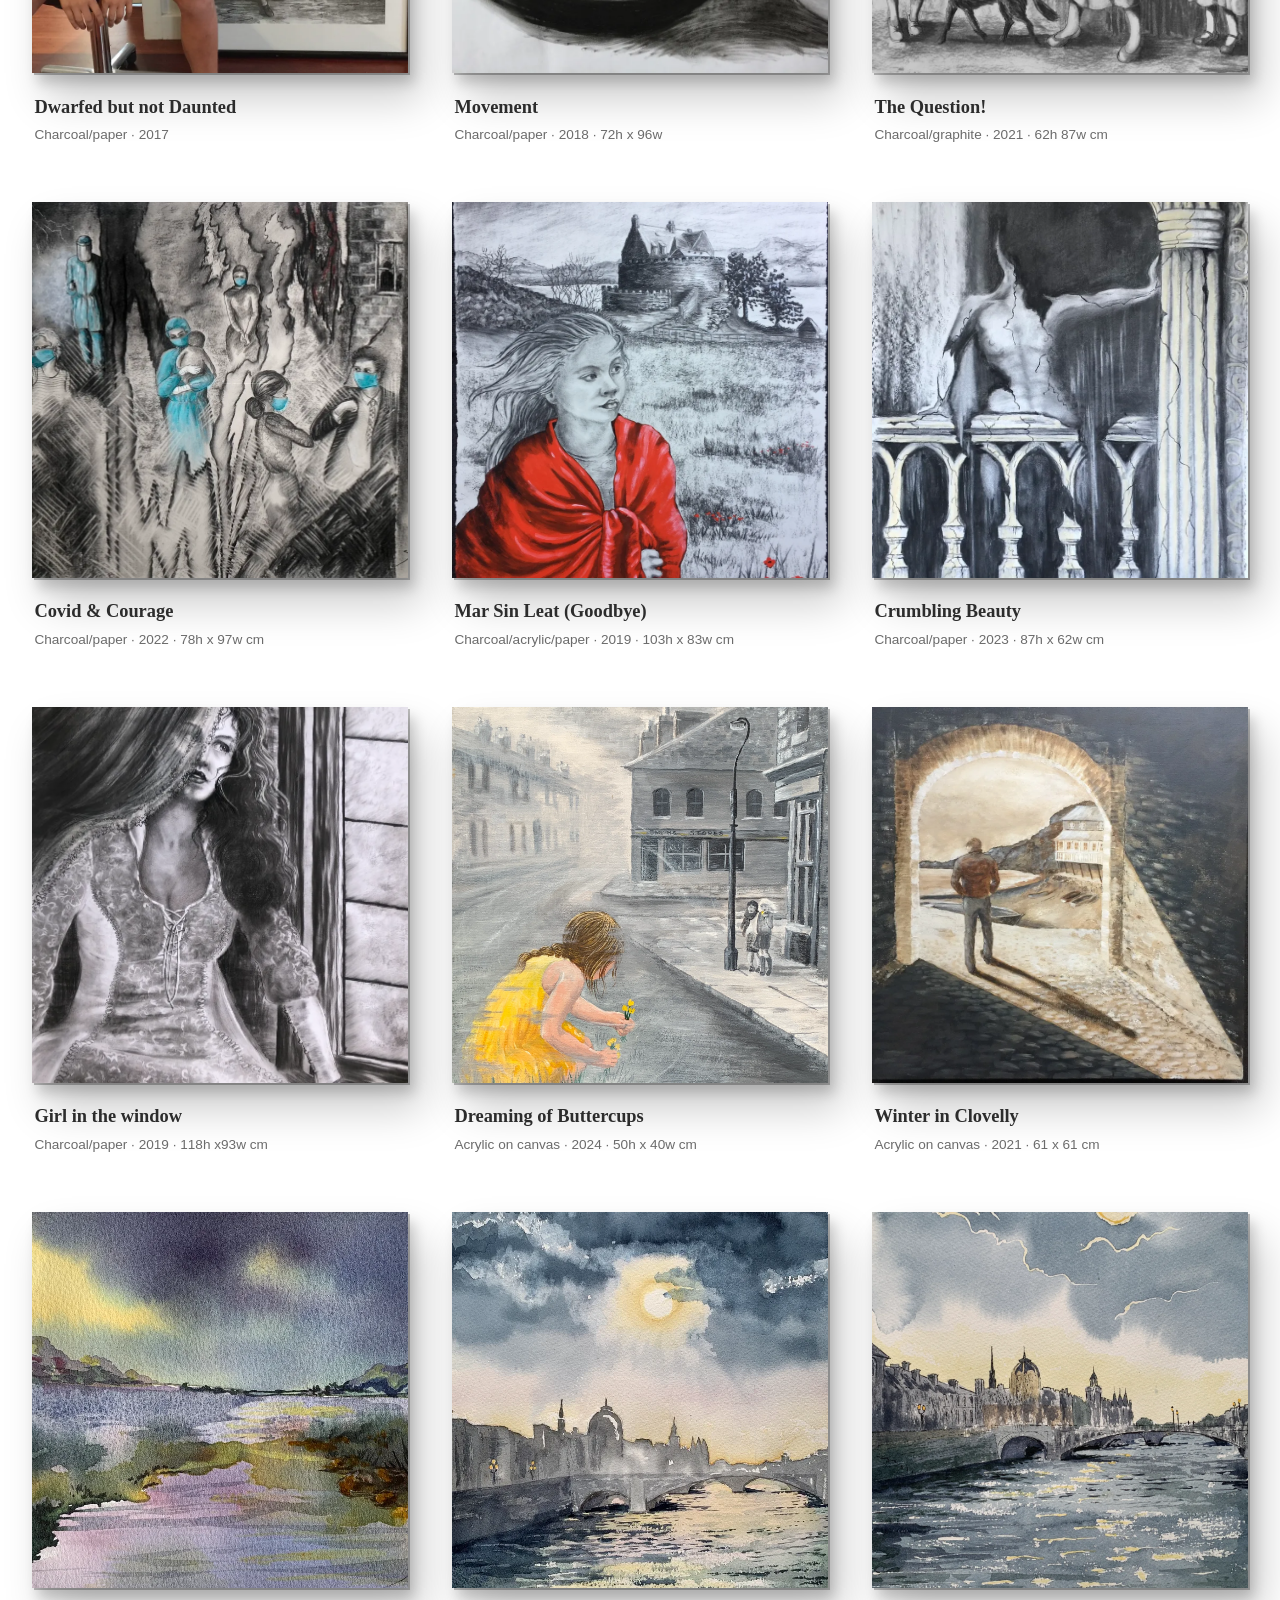
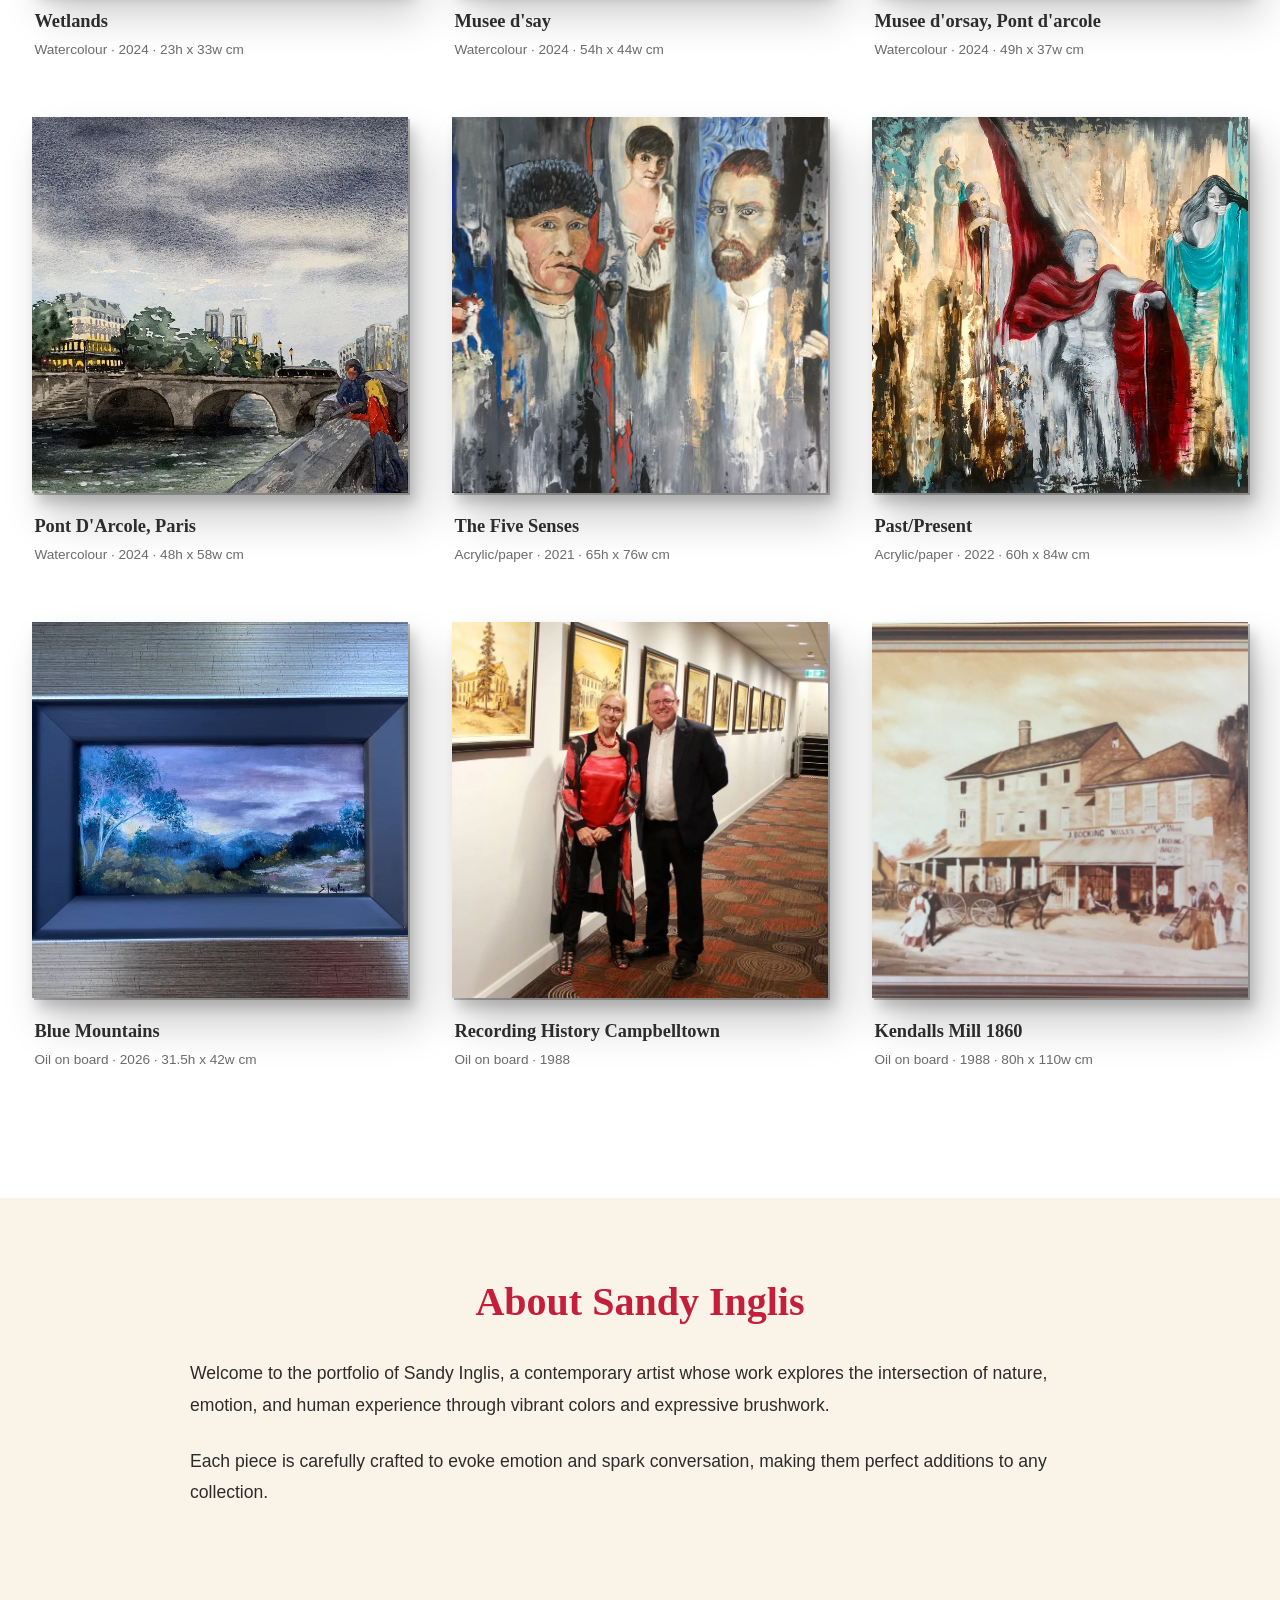
==== commit 7e1e024f: "Update Sandy's email address to sandy@chasedesign.au Co-Authored-By: Claude Opus 5.5 <noreply@anthro" ====
--- a/index.html
+++ b/index.html
@@ -134,7 +134,7 @@
                 <div class="footer-column">
                     <h3>Contact</h3>
                     <ul class="contact-info">
-                        <li>Email: <a href="mailto:sandy@chasedesign.com.au">sandy@chasedesign.com.au</a></li>
+                        <li>Email: <a href="mailto:sandy@chasedesign.au">sandy@chasedesign.au</a></li>
                         <li>Phone: <a href="tel:+61419488626">0419 488 626</a></li>
                         <li>Location: Sydney, Australia</li>
                     </ul>
--- a/css/styles.css
+++ b/css/styles.css
@@ -29,6 +29,30 @@
     --border-color: #e0e0e0;
     --shadow: rgba(0, 0, 0, 0.1);
     --shadow-hover: rgba(196, 30, 58, 0.25);
+
+    /* Floating-canvas presentation: each artwork stands off the wall,
+       lit from the top left, with a long shadow falling down and right. */
+    --canvas-float:
+        2px 2px 0 rgba(0, 0, 0, 0.25),
+        6px 10px 12px rgba(0, 0, 0, 0.18),
+        14px 26px 40px rgba(0, 0, 0, 0.20);
+    --canvas-float-lifted:
+        3px 3px 0 rgba(0, 0, 0, 0.25),
+        10px 16px 18px rgba(0, 0, 0, 0.18),
+        22px 40px 56px rgba(0, 0, 0, 0.22);
+    /* warm gallery wall behind the artwork in the popup and detail page */
+    --gallery-wall: #f6f3ee;
+    --label-meta: #6b6b6b;
+    --label-faint: #9a958d;
+
+    /* Aliases for names used across the page stylesheets. Without these
+       the rules referring to them resolve to nothing, which left the
+       accolade badge, the artist quote and the outline button unstyled. */
+    --accent-red: var(--primary-red);
+    --vibrant-red: var(--primary-red);
+    --charcoal: var(--text-dark);
+    --ochre: var(--ochre-yellow);
+    --cream: var(--accent-cream);
 }
 
 /* ===================================
@@ -409,29 +433,19 @@
 .gallery-grid {
     display: grid;
     grid-template-columns: repeat(auto-fill, minmax(320px, 1fr));
-    gap: 2rem;
+    /* extra room so each shadow falls clear of its neighbour */
+    gap: 3.5rem 2.75rem;
     margin-bottom: 3rem;
 }
 
 .gallery-item {
     position: relative;
-    background-color: var(--white);
-    border-radius: 8px;
-    overflow: hidden;
-    box-shadow: 0 4px 15px var(--shadow);
-    transition: all 0.4s ease;
     cursor: pointer;
     opacity: 1;
-    transform: scale(1);
 }
 
 .gallery-item.hidden {
     display: none;
-}
-
-.gallery-item:hover {
-    transform: translateY(-8px);
-    box-shadow: 0 8px 25px var(--shadow-hover);
 }
 
 .gallery-image {
@@ -439,6 +453,13 @@
     aspect-ratio: 1 / 1;
     overflow: hidden;
     background-color: var(--light-bg);
+    box-shadow: var(--canvas-float);
+    transition: transform 0.35s ease, box-shadow 0.35s ease;
+}
+
+.gallery-item:hover .gallery-image {
+    transform: translate(-3px, -6px);
+    box-shadow: var(--canvas-float-lifted);
 }
 
 .gallery-image img {
@@ -448,26 +469,30 @@
     transition: transform 0.4s ease;
 }
 
-.gallery-item:hover .gallery-image img {
-    transform: scale(1.1);
-}
-
+/* the wall label under each artwork */
 .gallery-info {
-    padding: 1.5rem;
+    padding: 1.4rem 0.15rem 0;
 }
 
 .gallery-info h3 {
-    font-size: 1.3rem;
-    margin-bottom: 0.5rem;
+    font-size: 1.15rem;
+    line-height: 1.3;
+    margin-bottom: 0.3rem;
     color: var(--text-dark);
 }
 
 .gallery-meta {
-    display: flex;
-    justify-content: space-between;
-    margin-bottom: 0.5rem;
-    font-size: 0.9rem;
-    color: var(--text-light);
+    font-size: 0.85rem;
+    color: var(--label-meta);
+}
+
+.catalogue-number {
+    display: block;
+    margin-top: 0.4rem;
+    font-size: 0.7rem;
+    letter-spacing: 0.08em;
+    text-transform: uppercase;
+    color: var(--label-faint);
 }
 
 .accolade-badge {
@@ -583,17 +608,19 @@
 }
 
 .modal-image {
-    background-color: var(--light-bg);
+    background-color: var(--gallery-wall);
     display: flex;
     align-items: center;
     justify-content: center;
-    padding: 2rem;
+    /* extra room at the bottom right for the shadow to fall into */
+    padding: 2.5rem 3.5rem 4rem 2.5rem;
 }
 
 .modal-image img {
     max-width: 100%;
     max-height: 70vh;
     object-fit: contain;
+    box-shadow: var(--canvas-float);
 }
 
 .modal-info {
@@ -604,6 +631,14 @@
     font-size: 2rem;
     margin-bottom: 1.5rem;
     color: var(--primary-red);
+    /* keep the heading clear of the close button */
+    padding-right: 3rem;
+}
+
+.modal-info h2 .catalogue-number {
+    font-family: -apple-system, BlinkMacSystemFont, 'Helvetica Neue', Arial, sans-serif;
+    font-size: 0.75rem;
+    margin-top: 0.6rem;
 }
 
 .modal-details p {
